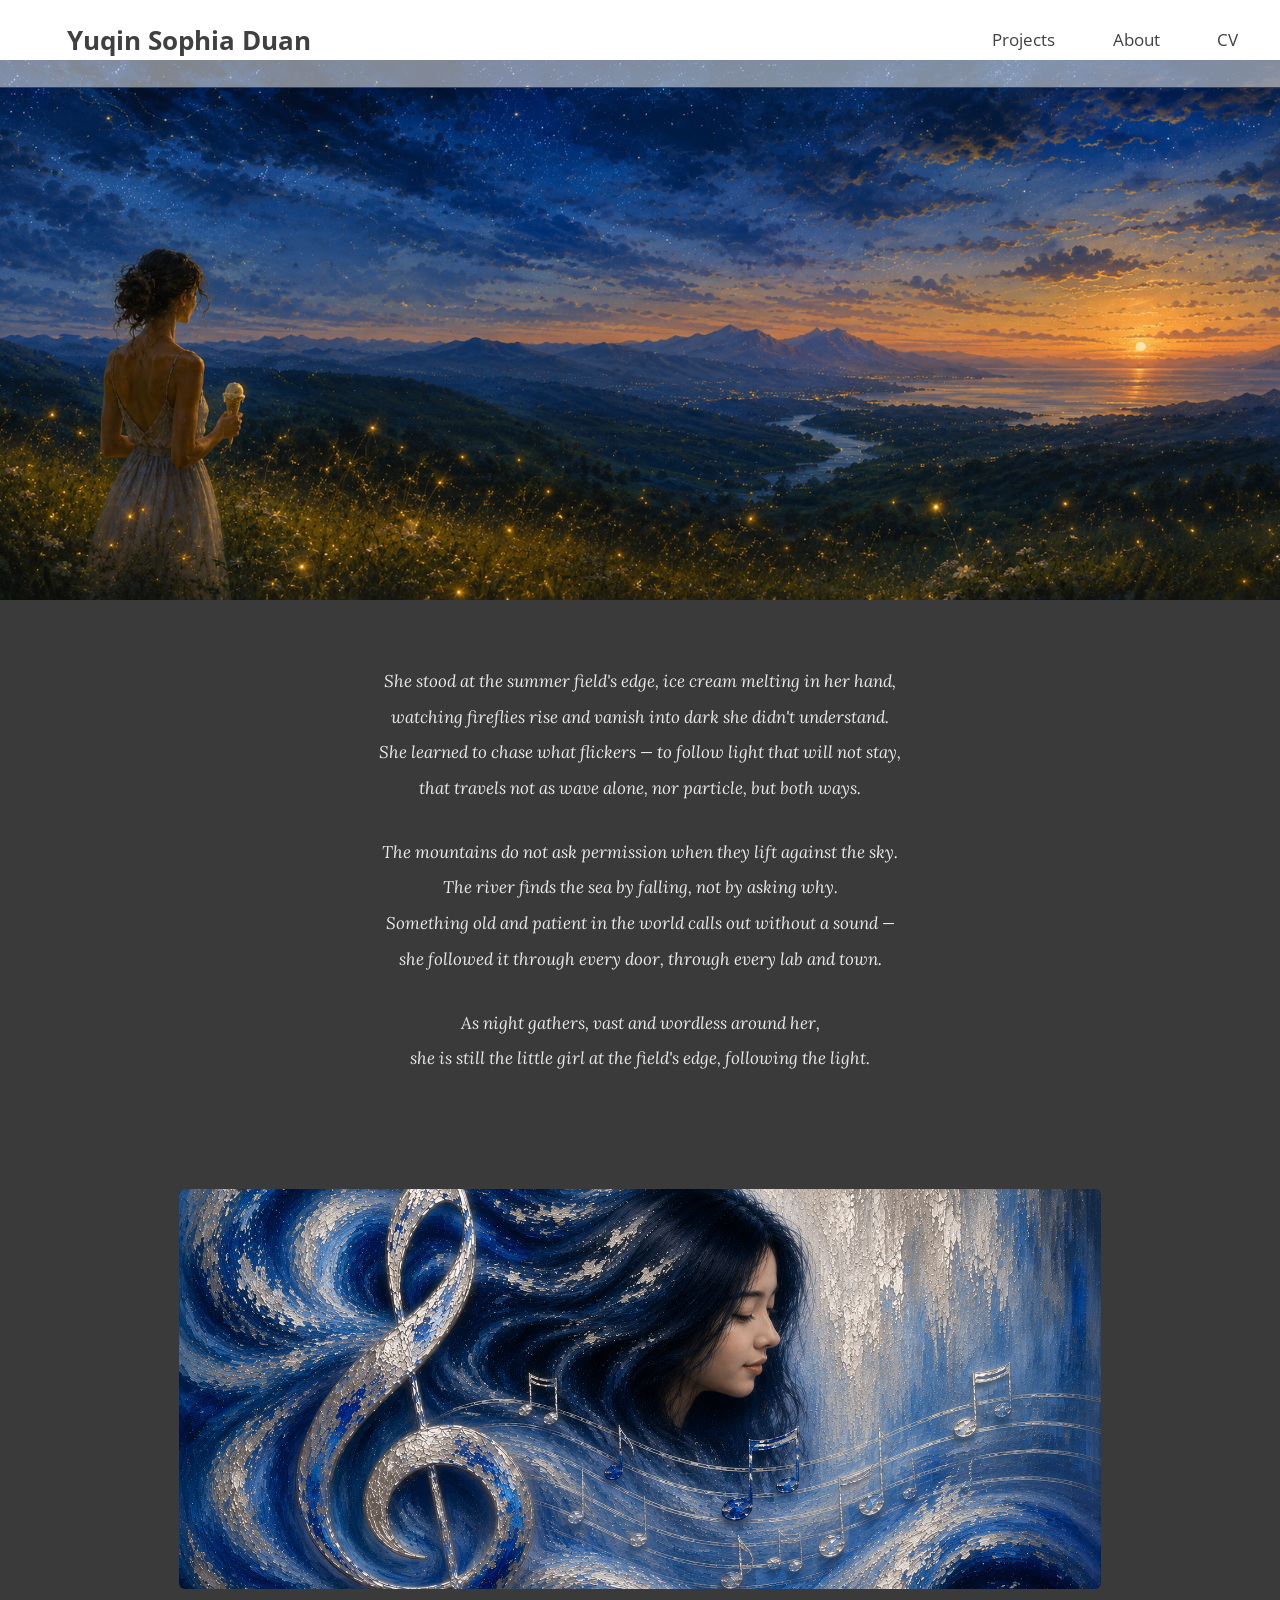
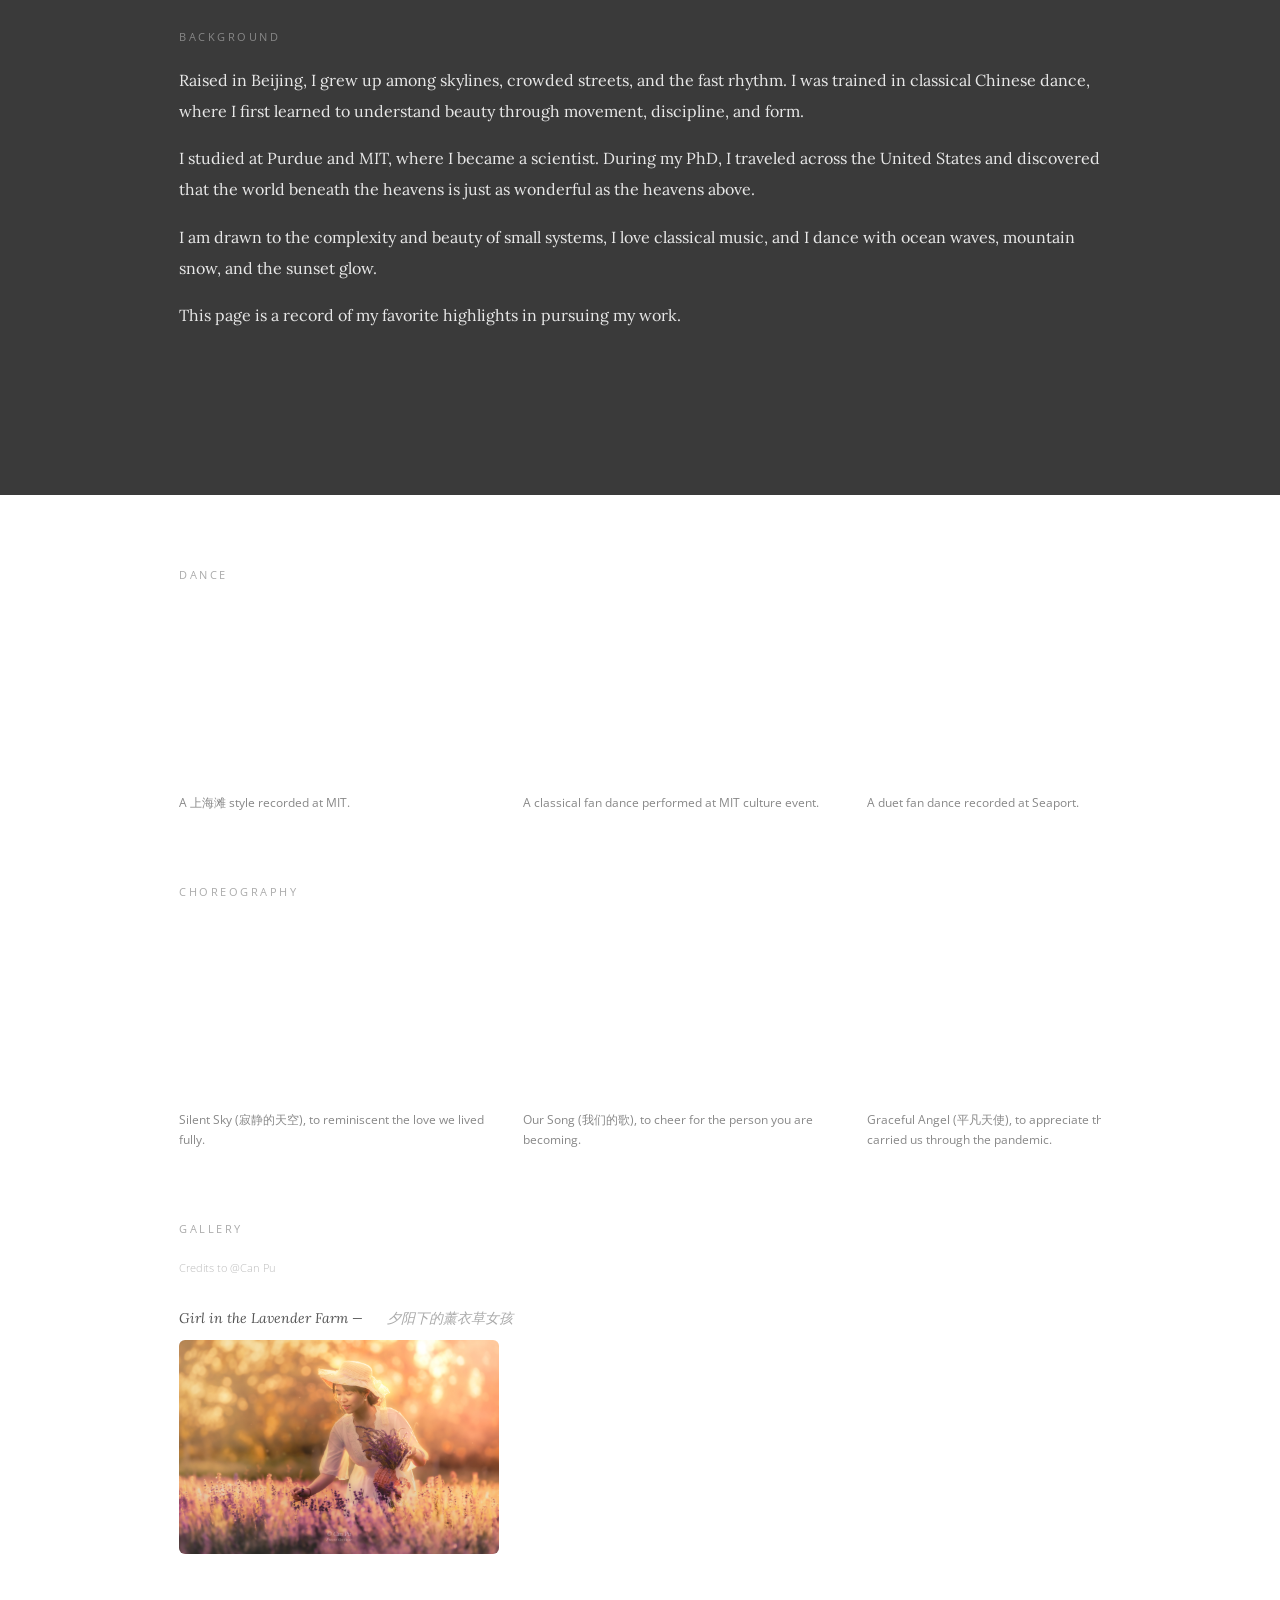
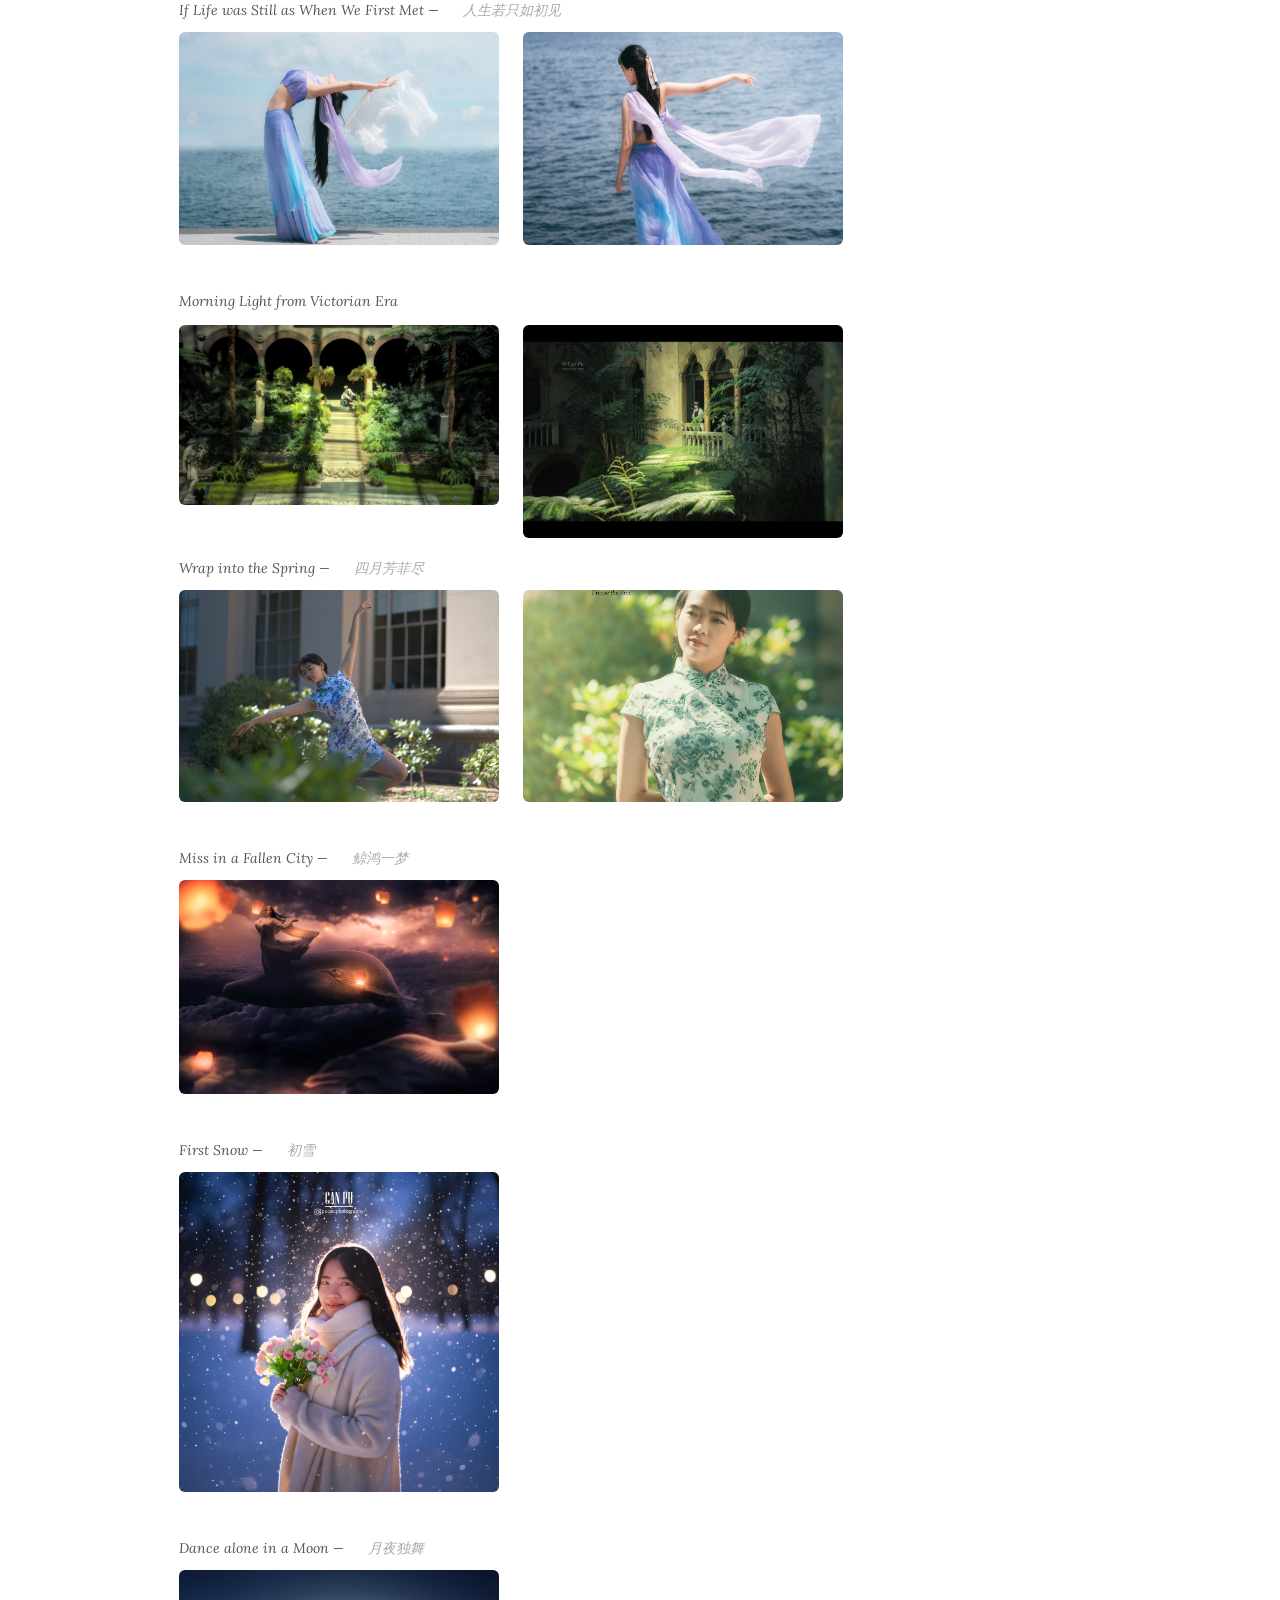
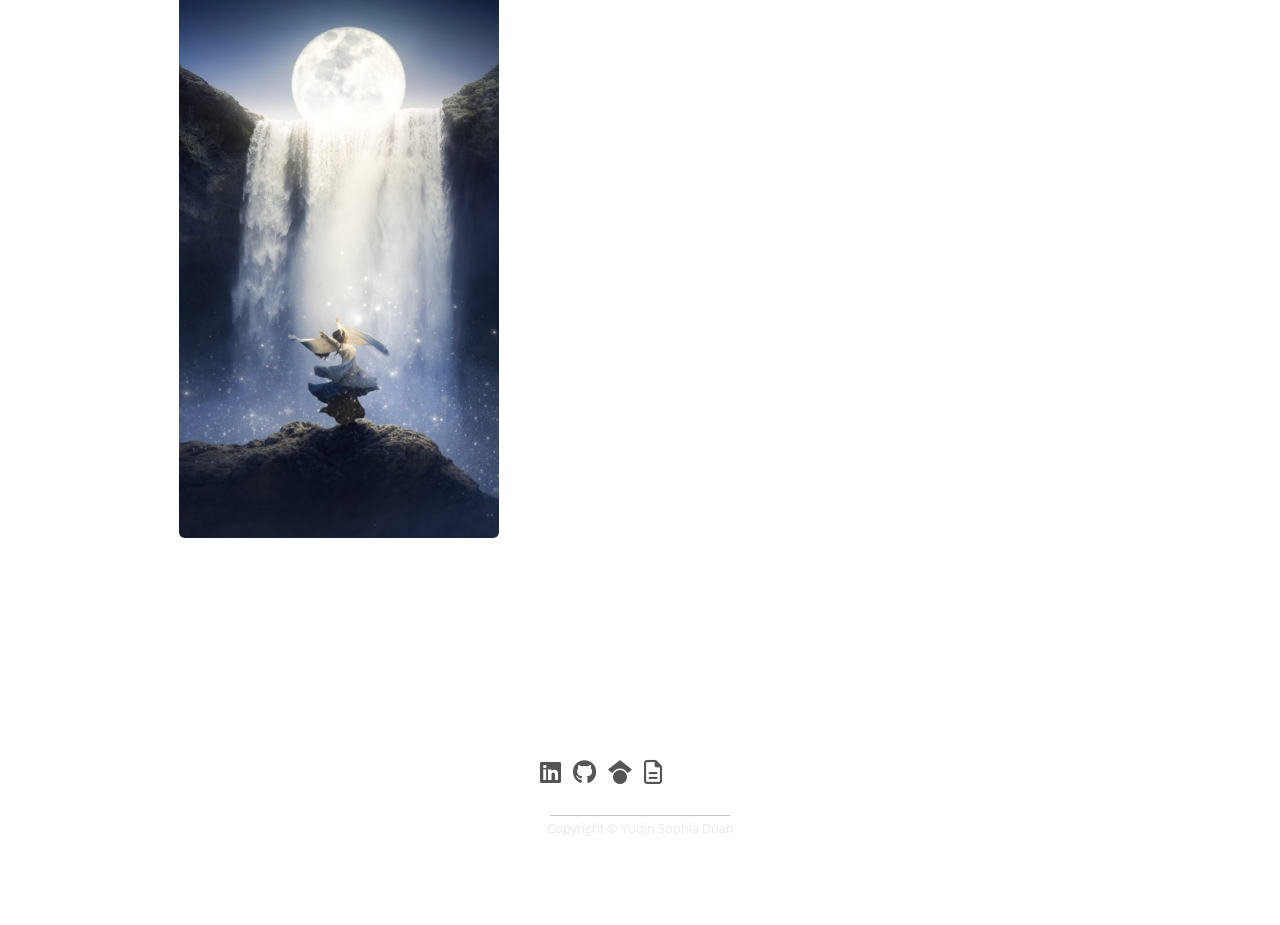
==== bio.html @ 788aa448 "Bio page: align bio2 image width with background text wrapper Co-Authored-By: Claude Sonnet 4.6 <nor" ====
<!DOCTYPE html>
<html>
<head>
  <!-- Google tag (gtag.js) -->
  <script async src="https://www.googletagmanager.com/gtag/js?id=G-CFK5R4SXYP"></script>
  <script>
    window.dataLayer = window.dataLayer || [];
    function gtag(){dataLayer.push(arguments);}
    gtag('js', new Date());
    gtag('config', 'G-CFK5R4SXYP');
  </script>
  <title>About - Yuqin Sophia Duan</title>
  <meta http-equiv="content-type" content="text/html; charset=utf-8">
  <meta name="viewport" content="width=device-width, initial-scale=1.0">

  <link rel="preconnect" href="https://fonts.googleapis.com">
  <link rel="preconnect" href="https://fonts.gstatic.com" crossorigin>
  <link href="https://fonts.googleapis.com/css2?family=Lora:ital,wght@0,300;0,400;0,700;1,300;1,400&family=Open+Sans:wght@300;400;600&display=swap" rel="stylesheet">
  <link rel="stylesheet" type="text/css" href="assets/css/main.css">
  <link rel="stylesheet" href="https://cdnjs.cloudflare.com/ajax/libs/font-awesome/6.5.0/css/all.min.css">
  <link rel="shortcut icon" type="image/x-icon" href="images/favicon.ico">

  <style>
    .bio-hero {
      width: 100%;
      height: 60vh;
      min-height: 340px;
      max-height: 560px;
      object-fit: cover;
      object-position: center;
      display: block;
    }

    @media screen and (max-width: 600px) {
      .bio-hero {
        object-position: 30% center;
      }
    }

    .bio-poem-panel {
      background-color: #3a3a3a;
      padding: 64px 20px 72px;
      text-align: center;
    }

    .bio-poem-panel p {
      font-family: 'Lora', Georgia, serif;
      font-size: 17px;
      font-style: italic;
      color: #e8e8e8;
      line-height: 2.1;
      margin: 0 auto 28px;
      max-width: 680px;
    }

    .bio-poem-panel p:last-child {
      margin-bottom: 0;
    }

    .bio-wrapper {
      width: 72%;
      margin: 0 auto;
      padding-top: 72px;
      padding-bottom: 100px;
    }

    .bio-poem {
      display: none;
    }

    .bio-section {
      margin-bottom: 64px;
    }

    .album-scroll {
      display: flex;
      flex-direction: row;
      gap: 24px;
      overflow-x: auto;
      padding-bottom: 8px;
      -webkit-overflow-scrolling: touch;
      scrollbar-width: none;
    }

    .album-scroll::-webkit-scrollbar {
      display: none;
    }

    .album-card {
      flex: 0 0 320px;
      display: flex;
      flex-direction: column;
    }

    .album-card iframe {
      width: 320px;
      height: 180px;
      border: none;
      border-radius: 6px;
      display: block;
    }

    .album-card img {
      width: 320px;
      height: auto;
      border-radius: 6px;
      display: block;
    }

    .gallery-title span::before,
    .gallery-title span::after {
      display: none;
    }

    .album-caption {
      font-family: 'Open Sans', sans-serif;
      font-size: 12px;
      color: #888;
      margin-top: 10px;
      line-height: 1.6;
    }

    .bio-section-label {
      font-family: 'Open Sans', sans-serif;
      font-size: 11px;
      letter-spacing: 2.5px;
      text-transform: uppercase;
      color: #aaa;
      margin-bottom: 20px;
    }

    .bio-section p {
      font-family: 'Lora', Georgia, serif;
      font-size: 16px;
      line-height: 1.95;
      color: #444;
      margin-bottom: 16px;
    }

    @media screen and (max-width: 900px) {
      .bio-wrapper { width: 75%; }
    }
    @media screen and (max-width: 600px) {
      .bio-wrapper { width: 88%; }
      .bio-poem { font-size: 15px; }
      .bio-section p { font-size: 15px; }
    }
  </style>
</head>

<body>
  <article>
    <header>
      <div class="navMenu" id="mynavMenu">
        <a href="index.html" class="fixleft" title="home" style="font-size:26px;"><b>Yuqin Sophia Duan</b></a>
        <a href="vitae.pdf">CV</a>
        <a href="bio.html">About</a>
        <a href="projects.html">Projects</a>
        <a href="javascript:void(0);" class="icon" onclick="barsIcon()" title="menu">
          <i class="fa-solid fa-bars"></i>
        </a>
      </div>
    </header>

    <!-- Hero image -->
    <div style="padding-top: 60px;">
      <img src="images/bio_v2.png" alt="Yuqin Sophia Duan" class="bio-hero">
    </div>

    <!-- Poem panel -->
    <div class="bio-poem-panel">
      <p>She stood at the summer field's edge, ice cream melting in her hand,<br>
      watching fireflies rise and vanish into dark she didn't understand.<br>
      She learned to chase what flickers — to follow light that will not stay,<br>
      that travels not as wave alone, nor particle, but both ways.</p>

      <p>The mountains do not ask permission when they lift against the sky.<br>
      The river finds the sea by falling, not by asking why.<br>
      Something old and patient in the world calls out without a sound —<br>
      she followed it through every door, through every lab and town.</p>

      <p>As night gathers, vast and wordless around her,<br>
      she is still the little girl at the field's edge, following the light.</p>
    </div>

    <div style="background-color: #3a3a3a;">
      <div class="bio-wrapper" style="padding-top: 40px; padding-bottom: 0;">
        <img src="images/bio2.png" alt="" style="width:100%; max-height:400px; object-fit:cover; border-radius:6px; display:block; margin-bottom:40px;">
      </div>
      <div class="bio-wrapper" style="padding-top: 0;">

        <!-- Poem (hidden, replaced by panel above) -->
        <div class="bio-poem">
          <p>She stood at the summer field's edge, ice cream melting in her hand,<br>
          watching fireflies rise and vanish into dark she didn't understand.<br>
          She learned to chase what flickers — to follow light that will not stay,<br>
          that travels not as wave alone, nor particle, but both ways.</p>

          <p>The mountains do not ask permission when they lift against the sky.<br>
          The river finds the sea by falling, not by asking why.<br>
          Something old and patient in the world calls out without a sound —<br>
          she followed it through every door, through every lab and town.</p>

          <p>As night gathers, vast and wordless around her,<br>
          she is still the little girl at the field's edge, following the light.</p>
        </div>

        <!-- Background -->
        <div class="bio-section" id="background">
          <div class="bio-section-label" style="color:#888;">Background</div>
          <p style="color:#e8e8e8;">Raised in Beijing, I grew up among skylines, crowded streets, and the fast rhythm. I was trained in classical Chinese dance, where I first learned to understand beauty through movement, discipline, and form.</p>
          <p style="color:#e8e8e8;">I studied at Purdue and MIT, where I became a scientist. During my PhD, I traveled across the United States and discovered that the world beneath the heavens is just as wonderful as the heavens above.</p>
          <p style="color:#e8e8e8;">I am drawn to the complexity and beauty of small systems, I love classical music, and I dance with ocean waves, mountain snow, and the sunset glow.</p>
          <p style="color:#e8e8e8;">This page is a record of my favorite highlights in pursuing my work.</p>
        </div>

      </div>
    </div><!-- end first bio-wrapper -->

    <div style="background-color: #ffffff;">
      <div class="bio-wrapper">

        <div class="bio-section" id="dance">
          <div class="bio-section-label">Dance</div>
          <div class="album-scroll">
            <div class="album-card">
              <iframe src="https://www.youtube.com/embed/benUaV-Yv6s" allowfullscreen></iframe>
              <div class="album-caption">A 上海滩 style recorded at MIT.</div>
            </div>
            <div class="album-card">
              <iframe src="https://www.youtube.com/embed/kLskaACRgMI" allowfullscreen></iframe>
              <div class="album-caption">A classical fan dance performed at MIT culture event.</div>
            </div>
            <div class="album-card">
              <iframe src="https://www.youtube.com/embed/opVV2hmwvao" allowfullscreen></iframe>
              <div class="album-caption">A duet fan dance recorded at Seaport.</div>
            </div>
          </div>
        </div>

        <div class="bio-section" id="choreography">
          <div class="bio-section-label">Choreography</div>
          <div class="album-scroll">
            <div class="album-card">
              <iframe src="https://www.youtube.com/embed/8HSDOoBP0Zs" allowfullscreen></iframe>
              <div class="album-caption">Silent Sky (寂静的天空), to reminiscent the love we lived fully.</div>
            </div>
            <div class="album-card">
              <iframe src="https://www.youtube.com/embed/bc1tqezFg1o" allowfullscreen></iframe>
              <div class="album-caption">Our Song (我们的歌), to cheer for the person you are becoming.</div>
            </div>
            <div class="album-card">
              <iframe src="https://www.youtube.com/embed/xVWg8tu-QOs" allowfullscreen></iframe>
              <div class="album-caption">Graceful Angel (平凡天使), to appreciate the people who carried us through the pandemic.</div>
            </div>
            <div class="album-card">
              <iframe src="https://www.youtube.com/embed/d2sx2so6fj0" allowfullscreen></iframe>
              <div class="album-caption">365 Days Missing You (想你的365天), blessing to the people you can't see through the pandemic.</div>
            </div>
          </div>
        </div>

        <div class="bio-section" id="gallery">
          <div class="bio-section-label">Gallery</div>
          <p style="font-size:11px; color:#bbb; font-family:'Open Sans',sans-serif; margin-bottom:32px;">Credits to @Can Pu</p>

          <!-- Girl in the Lavender Farm -->
          <div style="margin-bottom:40px;">
            <div class="gallery-title" style="font-family:'Lora',Georgia,serif; font-size:14px; color:#555; margin-bottom:14px; font-style:italic;">Girl in the Lavender Farm — <span style="color:#aaa;">夕阳下的薰衣草女孩</span></div>
            <div class="album-scroll">
              <div class="album-card">
                <img src="images/gallery/IMG_7243.JPG" alt="Girl in the Lavender Farm">
              </div>
            </div>
          </div>

          <!-- If Life was Still as When We First Met -->
          <div style="margin-bottom:40px;">
            <div class="gallery-title" style="font-family:'Lora',Georgia,serif; font-size:14px; color:#555; margin-bottom:14px; font-style:italic;">If Life was Still as When We First Met — <span style="color:#aaa;">人生若只如初见</span></div>
            <div class="album-scroll">
              <div class="album-card">
                <img src="images/gallery/IMG_6357.JPG" alt="If Life was Still as When We First Met">
              </div>
              <div class="album-card">
                <img src="images/gallery/IMG_6358.JPG" alt="If Life was Still as When We First Met">
              </div>
            </div>
          </div>

          <!-- Morning Light from Victorian Era -->
          <div style="margin-bottom:40px;">
            <div class="gallery-title" style="font-family:'Lora',Georgia,serif; font-size:14px; color:#555; margin-bottom:14px; font-style:italic;">Morning Light from Victorian Era</p>
            <div class="album-scroll">
              <div class="album-card">
                <img src="images/gallery/IMG_6415.JPG" alt="Morning Light from Victorian Era">
              </div>
              <div class="album-card">
                <img src="images/gallery/IMG_6868.JPG" alt="Morning Light from Victorian Era">
              </div>
            </div>
          </div>

          <!-- Wrap into the Spring -->
          <div style="margin-bottom:40px;">
            <div class="gallery-title" style="font-family:'Lora',Georgia,serif; font-size:14px; color:#555; margin-bottom:14px; font-style:italic;">Wrap into the Spring — <span style="color:#aaa;">四月芳菲尽</span></div>
            <div class="album-scroll">
              <div class="album-card">
                <img src="images/gallery/2507.JPEG" alt="Wrap into the Spring" style="height:212px; object-fit:cover;">
              </div>
              <div class="album-card">
                <img src="images/gallery/IMG_5555.JPG" alt="Wrap into the Spring" style="height:212px; object-fit:cover;">
              </div>
            </div>
          </div>

          <!-- Miss in a Fallen City -->
          <div style="margin-bottom:40px;">
            <div class="gallery-title" style="font-family:'Lora',Georgia,serif; font-size:14px; color:#555; margin-bottom:14px; font-style:italic;">Miss in a Fallen City — <span style="color:#aaa;">鲸鸿一梦</span></div>
            <div class="album-scroll">
              <div class="album-card">
                <img src="images/gallery/IMG_5346.JPG" alt="Miss in a Fallen City">
              </div>
            </div>
          </div>

          <!-- First Snow -->
          <div style="margin-bottom:40px;">
            <div class="gallery-title" style="font-family:'Lora',Georgia,serif; font-size:14px; color:#555; margin-bottom:14px; font-style:italic;">First Snow — <span style="color:#aaa;">初雪</span></div>
            <div class="album-scroll">
              <div class="album-card">
                <img src="images/gallery/042d5dcd2c144c3c949ae49920901569.JPG" alt="First Snow">
              </div>
            </div>
          </div>

          <!-- Dance alone in a Moon -->
          <div style="margin-bottom:40px;">
            <div class="gallery-title" style="font-family:'Lora',Georgia,serif; font-size:14px; color:#555; margin-bottom:14px; font-style:italic;">Dance alone in a Moon — <span style="color:#aaa;">月夜独舞</span></div>
            <div class="album-scroll">
              <div class="album-card">
                <img src="images/gallery/IMG_9912.JPG" alt="Dance alone in a Moon">
              </div>
            </div>
          </div>

        </div>


      </div>
    </div><!-- end second bio-wrapper -->

    <div class="section-footer">
      <div class="social-links" id="social-center">
        <a href="https://www.linkedin.com/in/yuqin-sophia-duan-2b45a8a2/" class="fa-icon-link" title="LinkedIn"><i class="fa-brands fa-linkedin"></i></a>
        &nbsp;
        <a href="https://github.com/sophiaOnPoint" class="fa-icon-link" title="GitHub"><i class="fa-brands fa-github"></i></a>
        &nbsp;
        <a href="https://scholar.google.com/citations?hl=en&user=X-HgDAIl7cEC" class="fa-icon-link" title="Google Scholar"><i class="fa-brands fa-google-scholar"></i></a>
        &nbsp;
        <a href="vitae.pdf" class="fa-icon-link" title="Curriculum Vitae"><i class="fa-regular fa-file-lines"></i></a>
      </div>
      <div class="hline text-center">
        <h4 class="faded"><font color=#c6c6c6>______________________________</font></h4>
      </div>
      <div class="copyright_text text-center">
        Copyright &copy; Yuqin Sophia Duan
      </div>
    </div>

    <a class="gotop" href="#" id="myGotop"></a>
  </article>

  <script type="text/javascript" src="assets/js/jquery.js"></script>
  <script type="text/javascript">
  (function($) {
    $(document).ready(function(){
      $('#mynavMenu').fadeIn(0);
      $(window).scroll(function(){
        if ($(this).scrollTop() > 0) {
          $('#mynavMenu').fadeOut(300);
        } else {
          $('#mynavMenu').fadeIn(300);
        }
      });
      $('#myGotop').fadeOut(100);
      $(window).scroll(function(){
        if ($(this).scrollTop() > 100) {
          $('#myGotop').fadeIn(300);
        } else {
          $('#myGotop').fadeOut(300);
        }
      });
    });
  })(jQuery);
  </script>
  <script>
  function barsIcon() {
    var nav = document.getElementById("mynavMenu");
    if (nav.className === "navMenu") {
      nav.className += " responsive";
    } else {
      nav.className = "navMenu";
    }
  }
  </script>
</body>
</html>
---- assets/css/main.css ----
html {
    height: 100%;
    scroll-behavior: smooth;
  }
  
  * {
      -moz-box-sizing: border-box;
  }
  
  body {
    /*background-color: #ededed;*/
    height: 100%;
    color: #404040;
    margin: 0;
    /*font-family:"Helvetica Neue",Helvetica,Arial,sans-serif;*/
    font-family: "Lora",Georgia,serif;
    font-size:16px;
    line-height:1em;
  }
  
  
  #menu {
  /*  position:fixed;
    top: 50px;
    bottom: 50px;
    width:100%;
    height:75px;
    font-family: "Lora",Georgia,serif;
    font-size:40px;
    line-height:42px;
    color:#000;
    margin-left: 45px;
    margin-right: 45px;
    z-index:9999;
    display: none;*/
      position:fixed;
      top:0px;
      width:100%;
      /*height:75px;*/
      /*background-color:#2f3036; #DDDDDD;*/
      color: #FFFFFF;
      z-index:9999;
      display: none;
  }
  
  #menu ul {
      list-style-type:none;
      margin:0;
      padding:0;
      position: absolute;
  }
  
  /*Create a horizontal list with spacing*/
  #menu li {
      display:inline-block;
      float: left;
      margin-right: 1px;
  }
  
  
  
  h1,.h1{font-family:"Open Sans","Helvetica Neue",Helvetica,Arial,sans-serif;font-weight:normal;line-height:1.1;color:#000}
  
  h2 {font-family: "leitura-news",Georgia,serif}
  h2 {font-size:45px;font-weight:700;line-height:48px}
  
  h3,h4,h5,h6,.h3,.h4,.h5,.h6{font-family:"Open Sans","Helvetica Neue",Helvetica,Arial,sans-serif;font-weight:normal;color:#333;margin:0;}h1 small,h2 small,h3 small,h4 small,h5 small,h6 small,.h1 small,.h2 small,.h3 small,.h4 small,.h5 small,.h6 small{font-weight:normal;line-height:1}
  h1,.h1{font-size:45px;font-weight:700;line-height:48px}
  /*h2,.h2{font-size:36px;line-height:42px}*/
  h3,.h3{font-size:28px;line-height:36px}
  h4,.h4{font-size:24px;line-height:25px}
  h5,.h5{font-size:20px;line-height:24px}
  h6,.h6{font-size:16px;line-height:16px}
  
  p {
    font-family: "Lora",Georgia,serif;
    font-weight: 300;
    margin:0;
    /*line-height:1em;*/
  }
  
  a{
    color:#3282e6;
    /*color:#404040;*/
    text-decoration: none;
  }
  a:hover {
    text-decoration: none;
    color:#00356b;
  }
  a:focus{
    color:#165db5;
    text-decoration:underline;
  }
  
  strong {
    font-weight: bold;
  }
  em {
    font-style: italic;
  }
  sup {
    line-height: 0;
  }
  
  mark {
    /*font-family:"Open Sans","Helvetica Neue",Helvetica,Arial,sans-serif;*/
    color:#3282e6
    /*text-transform: uppercase;*/
  }
  
  span {
      display: inline-block;
      position: relative;
      padding: 0 20px;
  }
  span:before, span:after {
      content: '';
      display: block;
      width: 80px;
      position: absolute;
      top: 0.58em;
      border-top: 1px dotted black;
  }
  span:before {
      right: 100%;
  }
  span:after {
      left: 100%;
  }
  
  .block-text {
    color: #404040;
    font-family: "Lora",Georgia,serif;
    font-size: 15px;
    line-height:30px;
    /*padding: 12px 12px;*/
    position: relative;
    width: 70%;
    margin-left: 15%;
    margin-right: 15%;
    /*text-align: center;*/
  }
  
  .boxed {
  
  }
  
  .boxed a {
    border-radius: 50px;
    border: 1px solid #000000;
    padding: 15px; 
    color:#000000;
  }
  
  .boxed a:hover {
    text-decoration: none;
    color:#ffffff;
    background-color:#00356b;
  }
  
  .navMenu {
    overflow: hidden;
    background-color: rgba(255,255,255,0.5);
    position:fixed;
    width:100%;
    /*height:75px;*/
    /*background-color:#2f3036; #DDDDDD;*/
    color: #404040;
    z-index:9999;
    /*opacity: 0.5;*/
    font-family:"Open Sans","Helvetica Neue",Helvetica,Arial,sans-serif;
    border-style: hidden hidden solid hidden;
    border-width: thin;
  }
  
  .navMenu a {
    margin-right: 2%;
    margin-top: 18px;
    margin-bottom: 25px;
    float: right;
    display: block;
    color: #404040;
    text-align: center;
    padding: 14px 16px;
    text-decoration: none;
    font-size: 17px;
  }
  
  .navMenu a:hover {
    /*background-color: #ddd;*/
    /*color: black;*/
    text-decoration: none;
    color:#00356b;
  }
  
  .navMenu a.fixleft {
    margin-left: 4%;
    margin-top: 18px;
    margin-bottom: 15px;
    float: left;
    /*background-color: rgba(255,255,255,0.5);*/
    /*color: #404040;*/
    font-size: 40px;
  }
  
  .navMenu .icon {
    display: none;
  }
  
  @media screen and (max-width: 1000px) {
    .navMenu a:not(:first-child) {display: none;}
    .navMenu a.icon {
      float: right;
      display: block;
    }
  }
  
  @media screen and (max-width: 1000px) {
    .navMenu.responsive {position: relative;}
    .navMenu.responsive .icon {
      position: absolute;
      right: 0;
      top: 0;
    }
    .navMenu.responsive a {
      float: none;
      display: block;
      text-align: left;
      margin-left: 45px;
    }
  }
  
  .secTitle {
      font-family:"Open Sans","Helvetica Neue",Helvetica,Arial,sans-serif;font-weight:normal;line-height:1.1;
      font-size:28px;
      line-height:36px;
      display: inline-block;
      position: relative;
      padding: 0px 20px 20px 20px;
  }
  .secTitle:before, .secTitle:after {
      content: '';
      display: block;
      width: 80px;
      position: absolute;
      top: 0.58em;
      border-top: 1px dotted black;
  }
  .secTitle:before {
      right: 100%;
  }
  .secTitle:after {
      left: 100%;
  }
  
  .secTitle a {
    text-decoration: none;
    color: #404040;
  }
  
  .secTitle a:hover {
    /*background-color: #ddd;*/
    /*color: black;*/
    text-decoration: none;
    color:#00356b;
  }
  
  .slide-module {
    position: relative;
  }
  
  .slide {
    transform: translateY(150px);
    animation: slide 0.6s ease forwards;
  }
  .slide:nth-child(odd) {
    animation-duration: 0.4s;
  }
  .viewed {
    transform: translateY(0);
    animation: none;
  }
  
  @keyframes slide {
    to { transform: translateY(0); }
  }
  
  
  .carousel-container {
    max-width: 80%;
    position: relative;
    margin-left: 10%;
    margin-right: 10%;
  }
  
  /* Hide the contents by default */
  .mySlides {
    display: none;
  }
  
  /* Next & previous buttons */
  .prev, .next {
    cursor: pointer;
    position: absolute;
    top: 50%;
    width: auto;
    margin-top: -22px;
    padding: 16px;
    color: #404040;
    font-weight: bold;
    font-size: 18px;
    transition: 0.6s ease;
    border-radius: 0 3px 3px 0;
    user-select: none;
  }
  
  /* Position the "next button" to the right */
  .next {
    right: 0;
    border-radius: 3px 0 0 3px;
  }
  
  /* On hover, add a black background color with a little bit see-through */
  .prev:hover, .next:hover {
    /*background-color: rgba(0,0,0,0.8);*/
  }
  
  .carousel-title {
    color: #404040;
    font-family: "Lora",Georgia,serif;
    font-size: 26px;
    padding: 12px 12px;
    /*position: absolute;*/
    position: relative;
    /*top: 8px;*/
    width: 80%;
    margin-left: 10%;
    margin-right: 10%;
    text-align: left;
  }
  
  .carousel-subtitle {
    color: #cccccc;
    font-family: "Open Sans","Helvetica Neue",Helvetica,Arial,sans-serif;
    font-size: 16px;
    font-weight: 700;
    padding: 0px 0px 0px 12px;
    /*position: absolute;*/
    position: relative;
    /*top: 8px;*/
    width: 80%;
    margin-left: 10%;
    margin-right: 10%;
    text-align: left;
  }
  
  .carousel-text {
    color: #404040;
    font-family: "Lora",Georgia,serif;
    font-size: 15px;
    padding: 12px 12px;
    /*position: absolute;*/
    position: relative;
    /*bottom: 8px;*/
    width: 80%;
    margin-left: 10%;
    margin-right: 10%;
    text-align: left;
  }
  
  /* The dots/bullets/indicators */
  .dot {
    cursor: pointer;
    height: 10px;
    width: 10px;
    margin: 2px 2px;
    background-color: #bbb;
    border-radius: 50%;
    display: inline-block;
    transition: background-color 0.6s ease;
  }
  
  .active, .dot:hover {
    background-color: #00356b;
  }
  
  /* Fading animation */
  .fade {
    -webkit-animation-name: fade;
    -webkit-animation-duration: 1.5s;
    animation-name: fade;
    animation-duration: 1.5s;
  }
  
  @-webkit-keyframes fade {
    from {opacity: .4} 
    to {opacity: 1}
  }
  
  @keyframes fade {
    from {opacity: .4} 
    to {opacity: 1}
  }
  
  .hidden { display: none;}
  .showmore { margin: 0 5px;}
  
  .publist {
    width: 80%;
    margin-left: 10%;
    margin-right: 10%;
    text-align:left
    color: #404040;
    font-family: "Lora",Georgia,serif;
    font-size: 15px;
    line-height:20px
    padding: 12px 12px;
    position: relative;
  }
  .publist a {
    /*color:#3282e6;*/
    color:#3282e6;
    text-decoration: none;
  }
  .publist a:hover {
    text-decoration: underline;
    /*color:#00356b;*/
  }
  
  .pub-info-block
  {
    font-family: "Lora",Georgia,serif;
    /*font-family: Georgia,serif;*/
    font-size:15px;
    line-height:45px;
    color:#4e4e4e;
    /*width: 600px;*/
    margin-top: -15px;
    margin-left: 0px;
    margin-right: 35px;
    margin-bottom: 5px;
  }
  
  .label
  {
    border: 1px solid #3282e6;
    color: #3282e6;
    font-size: 11px;
    margin-right: 3px;
    padding: 0 3px;
    position: relative;
    top: -1px;
    text-transform: uppercase;
  }
  
  .text-center{text-align:center}
  
  
  .column {
    float: left;
    width: 50%;
  }
  
  @media screen and (max-width: 1000px) {
    .column {
      width: 100%;
    }
  }
  
  .column1of2 {
    float: left;
    width: 50%;
  }
  
  @media screen and (max-width: 1000px) {
    .column1of2 {
      width: 100%;
    }
  }
  
  
  .column1of4 {
    float: left;
    width: 25%;
  }
  
  @media screen and (max-width: 1000px) {
    .column1of4 {
      width: 60%;
      margin-left: 20%;
      margin-right: 20%;
    }
  }
  
  
  
  
  /* Clear floats after the columns */
  .row:after {
      content: "";
      display: table;
      clear: both;
  }
  
  .container
  {
  
  }
  
  .bottomright {
      position: absolute;
      bottom: 8px;
      right: 16px;
      font-size: 18px;
      text-align:left
  }
  
  @media screen and (max-width: 1000px) {
    .bottomright {
      position: relative;
      font-size: 18px;
      text-align:center
    }
  }
  
  .wide-container
  {
      width: 800px;
      margin-left: auto;
      margin-right: auto;
  }
  
  .hline
  {
    padding-top: 5px;
    padding-bottom: 5px;
    font-family:"Open Sans","Helvetica Neue",Helvetica,Arial,sans-serif;
    font-size:18px;
    line-height:22px;
    color:#ededed
  }
  
  .section-header 
  {
    padding-top: 50px;
    padding-bottom: 90px;
    font-family: "Lora",Georgia,serif;
    font-size:40px;
    line-height:42px;
    background-color:#2f2f2f;
    /*color:#4e4e4e;*/
    color:#000;
    /*width: 600px;*/
    /*margin-left: 45px;*/
    /*margin-right: 45px;*/
    /*text-indent: 25px;*/
  }
  
  .section-header-transparent 
  {
    padding-top: 50px;
    padding-bottom: 90px;
    font-family: "Lora",Georgia,serif;
    font-size:40px;
    line-height:42px;
    /*background-color:#2f2f2f;*/
    /*color:#4e4e4e;*/
    color:#404040;
    /*width: 600px;*/
    /*margin-left: 45px;*/
    /*margin-right: 45px;*/
    /*text-indent: 25px;*/
    menu {
      color: #404040;
    }
  }
  
  #header-dark-text a {text-decoration: none; color: #404040;}
  #header-dark-text a:hover {text-decoration: none; color: #606060;}
  #header-light-text a {text-decoration: none; color: #ffffff;}
  #header-light-text a:hover {text-decoration: none; color: #dfdfdf;}
  
  .header-uppermost
  {
    padding-top: 100px;
    padding-bottom: 5px;
    font-family:"Open Sans","Helvetica Neue",Helvetica,Arial,sans-serif;
    font-size:18px;
    line-height:22px;
    color:#4e4e4e
  }
  
  .header-top
  {
    padding-top: 25px;
    padding-bottom: 5px;
    font-family:"Open Sans","Helvetica Neue",Helvetica,Arial,sans-serif;
    font-size:18px;
    line-height:22px;
    color:#4e4e4e
  }
  
  .header-title
  {
    padding-top: 25px;
    padding-bottom: 25px;
    font-family:"Open Sans","Helvetica Neue",Helvetica,Arial,sans-serif;
    /*font-size:48px;*/
    /*font-weight:700;*/
    line-height:80px;
    color:#000
    width: 300px;
    border: 5px solid black;
    margin-top: 15px;
    margin-left: 25px;
    margin-right: 25px;
  }
  
  .title
  {
    /*font-family:"Open Sans","Helvetica Neue",Helvetica,Arial,sans-serif;*/
    font-size:60px;
    font-weight:700;
    line-height:50px;
    /*color:#000*/
  }
  
  .faded
  {
    /*font-family:"Open Sans","Helvetica Neue",Helvetica,Arial,sans-serif;*/
    font-size:15px;
    font-weight:700;
    line-height:1.1;
    color:#000
    /*text-transform: uppercase;*/
  }
  
  .tags
  {
    /*font-family:"Open Sans","Helvetica Neue",Helvetica,Arial,sans-serif;*/
    font-size:15px;
    font-weight:700;
    line-height:1.1;
    /*color:#000*/
    text-transform: uppercase;
  }
  
  .header-name
  {
    padding-bottom: 15px;
    font-family: "Lora",Georgia,serif;
    font-size:40px;
    line-height:42px;
    /*color:#4e4e4e;*/
    color:#000;
    /*width: 600px;*/
    margin-left: 45px;
    margin-right: 45px;
    /*text-indent: 25px;*/
  }
  
  .header-bio
  {
    font-family: "Lora",Georgia,serif;
    font-size:15px;
    line-height:22px;
    color:#4e4e4e;
    /*width: 600px;*/
    margin-left: 45px;
    margin-right: 45px;
    /*text-indent: 25px;*/
  }
  
  .header-bio-no-margin
  {
    font-family: "Lora",Georgia,serif;
    font-size:15px;
    line-height:22px;
    color:#4e4e4e;
    /*width: 600px;*/
    /*margin-left: 45px;
    margin-right: 45px;*/
    /*text-indent: 25px;*/
  }
  .header-intro
  {
    font-family: "Lora",Georgia,serif;
    font-size:15px;
    line-height:30px;
    color:#4e4e4e;
    width: 90%;
    margin-left: 5%;
    margin-right: 5%;
    text-align: left;
    /*text-indent: 25px;*/
  }
  
  
  .column-center {
    /*float: left;*/
    position: relative;
    width: 66%;
    margin-left: 17%;
    margin-right: 17%;
  }
  
  @media screen and (max-width: 1000px) {
    .column-center {
      width: 100%;
      margin-left: 0;
      margin-right: 0;
    }
  }
  
  .header-column1 {
    padding-top: 10px;
    padding-bottom: 40px;
    float: left;
    width: 38%;
  }
  
  @media screen and (max-width: 1000px) {
    .header-column1 {
      width: 100%;
    }
  }
  
  .header-column2 {
    float: left;
    width: 62%;
  }
  
  @media screen and (max-width: 1000px) {
    .header-column2 {
      width: 100%;
    }
  }
  
  .header-column2-name {
    padding-bottom: 15px;
    font-family: "Lora",Georgia,serif;
    font-size:40px;
    line-height:22px;
    /*color:#4e4e4e;*/
    color:#000;
    /*width: 600px;*/
    margin-left: 45px;
    margin-right: 45px;
    /*text-indent: 25px;*/
  }
  
  .section-main 
  {
  
  }
  
  .section-title 
  {
    padding-top: 150px;
    padding-bottom: 150px;
    font-family: "Lora",Georgia,serif;
    /*font-size:40px;*/
    /*line-height:42px;*/
    /*background-color:#f5f5f5;*/
    background-color:#ffffff;
    /*color:#4e4e4e;*/
    /*color:#000;*/
    /*width: 600px;*/
    /*margin-left: 45px;*/
    /*margin-right: 45px;*/
    /*text-indent: 25px;*/
  }
  
  .section-one 
  {
    padding-top: 50px;
    padding-bottom: 90px;
    font-family: "Lora",Georgia,serif;
    font-size:40px;
    line-height:42px;
    /*background-color:#f5f5f5;*/
    background-color:#ffffff;
    /*color:#4e4e4e;*/
    /*color:#000;*/
    /*width: 600px;*/
    /*margin-left: 45px;*/
    /*margin-right: 45px;*/
    /*text-indent: 25px;*/
    border-style: solid hidden hidden hidden;
    border-width: thin;
  }
  
  .section-two 
  {
    padding-top: 50px;
    padding-bottom: 90px;
    font-family: "Lora",Georgia,serif;
    font-size:40px;
    line-height:42px;
    background-color:#f5f5f5;
    /*color:#4e4e4e;*/
    /*color:#000;*/
    /*width: 600px;*/
    /*margin-left: 45px;*/
    /*margin-right: 45px;*/
    /*text-indent: 25px;*/
  }
  
  .section-three 
  {
    padding-top: 50px;
    padding-bottom: 90px;
    font-family: "Lora",Georgia,serif;
    font-size:40px;
    line-height:42px;
    background-color:#ffffff;
    /*color:#4e4e4e;*/
    /*color:#000;*/
    /*width: 600px;*/
    /*margin-left: 45px;*/
    /*margin-right: 45px;*/
    /*text-indent: 25px;*/
  }
  
  .section-four 
  {
    padding-top: 50px;
    padding-bottom: 90px;
    font-family: "Lora",Georgia,serif;
    font-size:40px;
    line-height:42px;
    background-color:#f5f5f5;
    /*color:#4e4e4e;*/
    /*color:#000;*/
    /*width: 600px;*/
    /*margin-left: 45px;*/
    /*margin-right: 45px;*/
    /*text-indent: 25px;*/
  }
  
  
  .section-footer 
  {
    padding-top: 50px;
    padding-bottom: 90px;
    font-family: "Lora",Georgia,serif;
    /*font-size:40px;*/
    /*line-height:42px;*/
    /*background-color:#2f3036;*/
    /*color:#4e4e4e;*/
    color:#000;
    background-color:#ffffff;
    /*width: 600px;*/
    /*margin-left: 45px;*/
    /*margin-right: 45px;*/
    /*text-indent: 25px;*/
  }
  
  .page-link-light
  {
    padding-top: 42px;
    color: #fff;
    font-family: "Lora",Georgia,serif;
    line-height:32px;
    font-size:30px;
  }
  
  .page-link-dark
  {
    padding-top: 42px;
    color: #404040;
    font-family: "Lora",Georgia,serif;
    line-height:32px;
    font-size:30px;
    a {
      color: inherit;
      text-decoration: none;
    }
    a:hover{
      color: inherit;
      text-decoration: none;
    }
  }
  
  #page-link-dark-text a {text-decoration: none; color: #404040;}
  #page-link-dark-text a:hover {text-decoration: none; color: #606060;}
  #page-link-light-text a {text-decoration: none; color: #ffffff;}
  #page-link-light-text a:hover {text-decoration: none; color: #dfdfdf;}
  
  #social-center { width: 200px; margin: 0 auto; }

.fa-icon-link {
  display: inline-block;
  color: #888;
  font-size: 24px;
  text-decoration: none;
  transition: color 0.2s ease;
}
.fa-icon-link:hover {
  color: #00356b;
  text-decoration: none;
}
  
  .social-links
  {
    display: table;
    height:35px;
    /*float: right;*/
    /*text-align: center;*/
    /*font-size: 2.5em;*/
    color: #555;
    /*overflow: hidden;*/
    a {
      color: inherit;
      text-decoration: none;
    }
  }

  .bars {
    font-family: 'Font Awesome 6 Free';
    font-weight: 900;
    font-size: 20px;
    color: #888;
  }
  .bars::before {
    content: '\f0c9';
  }
  .bars:hover {
    color: #333;
  }
  
  .gotop {
    display: table-cell;
    position: fixed;
    width: 50px;
    height:50px;
    /*display:block;*/
    background-image: url('../../images/arrow-bw.png');
    background-size: 100% 100%;
    bottom: 40px;
    right: 50px;
  }
  .gotop:hover {
    background-image: url('../../images/arrow.png');
    background-size: 100% 100%;
  }
  
  .linkedin {
    display: table-cell;
    position: relative;
    width: 35px;
    height:35px;
    /*display:block;*/
    background-image: url('/images/linkedin_bw.jpg');
    background-size: 100% 100%;
  }
  .linkedin:hover {
    background-image: url('/images/linkedin.jpg');
    background-size: 100% 100%;
  }
  
  .youtube {
    display: table-cell;
    position: relative;
    width: 35px;
    height:35px;
    /*display:block;*/
    background-image: url('../../images/youtube-bw.png');
    background-size: 100% 100%;
  }
  .youtube:hover {
    background-image: url('../../images/youtube.png');
    background-size: 100% 100%;
  }
  
  .instagram {
    display: table-cell;
    position: relative;
    width: 35px;
    height:35px;
    /*display:block;*/
    background-image: url('../../images/instagram-bw.png');
    background-size: 100% 100%;
  }
  .instagram:hover {
    background-image: url('../../images/instagram.png');
    background-size: 100% 100%;
  }
  
  .github {
    display: table-cell;
    position: relative;
    width: 35px;
    height:35px;
    /*display:block;*/
    background-image: url('../../images/github-bw.jpg');
    background-size: 100% 100%;
  }
  .github:hover {
    background-image: url('../../images/github.jpg');
    background-size: 100% 100%;
  }
  
  .webpage {
    display: table-cell;
    position: relative;
    width: 35px;
    height:35px;
    /*display:block;*/
    background-image: url('../../images/web-bw.png');
    background-size: 100% 100%;
  }
  .webpage:hover {
    background-image: url('../../images/web.png');
    background-size: 100% 100%;
  }
  
  .video-container {
    position: relative;
    overflow: hidden;
    width: 100%;
    padding-top: 56.25%; /* 16:9 Aspect Ratio*/
  }
  
  .responsive-iframe {
    position: absolute;
    top: 0;
    left: 0;
    bottom: 0;
    right: 0;
    width: 100%;
    height: 100%;
  }
  
  
  #img-contact-block
  {
    background-color:#f5f5f5;
    /*width:80%px;*/
    height:400px;
    /*float:left;*/
  }
  
  .img-me
  {
    float:left;
    margin-left: 0px;
    width: 50%;
    height: 50%;
  }
  
  img.rounded-corners {
    border-radius: 6%;
  }
  
  .image_carousel img {
    /*margin-right: 14px;*/
    /*display: block;*/
    position: relative;
    /*float: center;*/
    box-shadow: rgba(0, 0, 0, 0.35) 0px 5px 15px;
    -webkit-box-shadow: rgba(0, 0, 0, 0.35) 0px 5px 15px;
    -moz-box-shadow: rgba(0, 0, 0, 0.35) 0px 5px 15px;
  }
  
  .image_carousel:hover img {
    /*margin-right: 14px;*/
    /*display: block;*/
    position: relative;
    float: center;
    box-shadow: rgba(0, 0, 0, 0.25) 0px 54px 55px, rgba(0, 0, 0, 0.12) 0px -12px 30px, rgba(0, 0, 0, 0.12) 0px 4px 6px, rgba(0, 0, 0, 0.17) 0px 12px 13px, rgba(0, 0, 0, 0.09) 0px -3px 5px;
    -webkit-box-shadow: rgba(0, 0, 0, 0.25) 0px 54px 55px, rgba(0, 0, 0, 0.12) 0px -12px 30px, rgba(0, 0, 0, 0.12) 0px 4px 6px, rgba(0, 0, 0, 0.17) 0px 12px 13px, rgba(0, 0, 0, 0.09) 0px -3px 5px;
    -moz-box-shadow: rgba(0, 0, 0, 0.25) 0px 54px 55px, rgba(0, 0, 0, 0.12) 0px -12px 30px, rgba(0, 0, 0, 0.12) 0px 4px 6px, rgba(0, 0, 0, 0.17) 0px 12px 13px, rgba(0, 0, 0, 0.09) 0px -3px 5px;
  }
  
  .subtitle_text
  {
    padding-top: 35px;
    padding-bottom: 10px;
    font-family: "Open Sans", sans-serif;
    font-weight: 700;
    font-size: 36pt;
    color: #000000;
  }
  
  .minor_text
  {
    font-family: "Open Sans", sans-serif;
    font-size: 16pt;
    font-weight: 300;
    line-height: 16pt;
  }
  
  .copyright_text
  {
    font-family: "Open Sans", sans-serif;
    font-size: 10pt;
    font-weight: 300;
    line-height: 10pt;
    color: #dddddd;
  }
  
  .emph
  {
    color: #c02020;
  }
  
  .emphblack
  {
    color: #000000;
    font-weight: 700;
  }
  
  .nastyblack
  {
    font-family: "Open Sans", sans-serif;
    font-weight: 300;x
    color: #000000;
  }
  
  .splash
  {
    line-height: 20pt;
  }
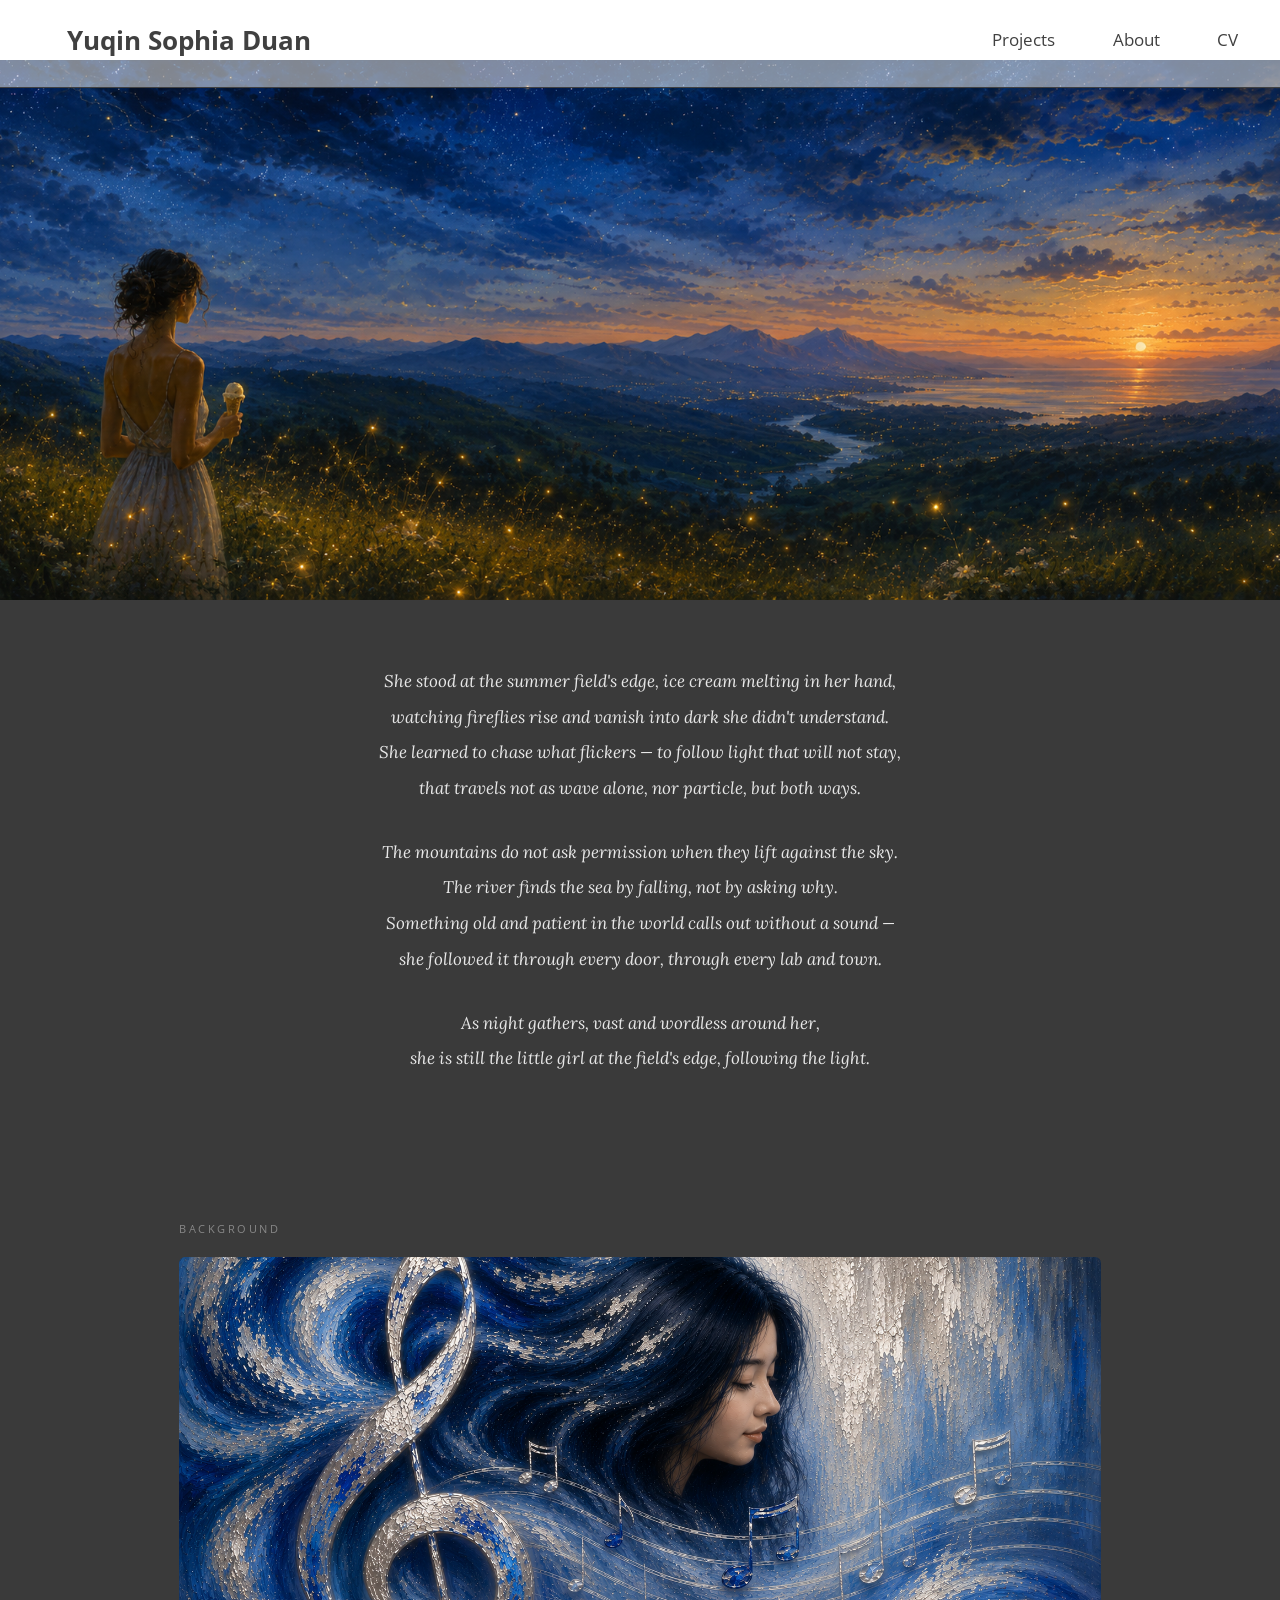
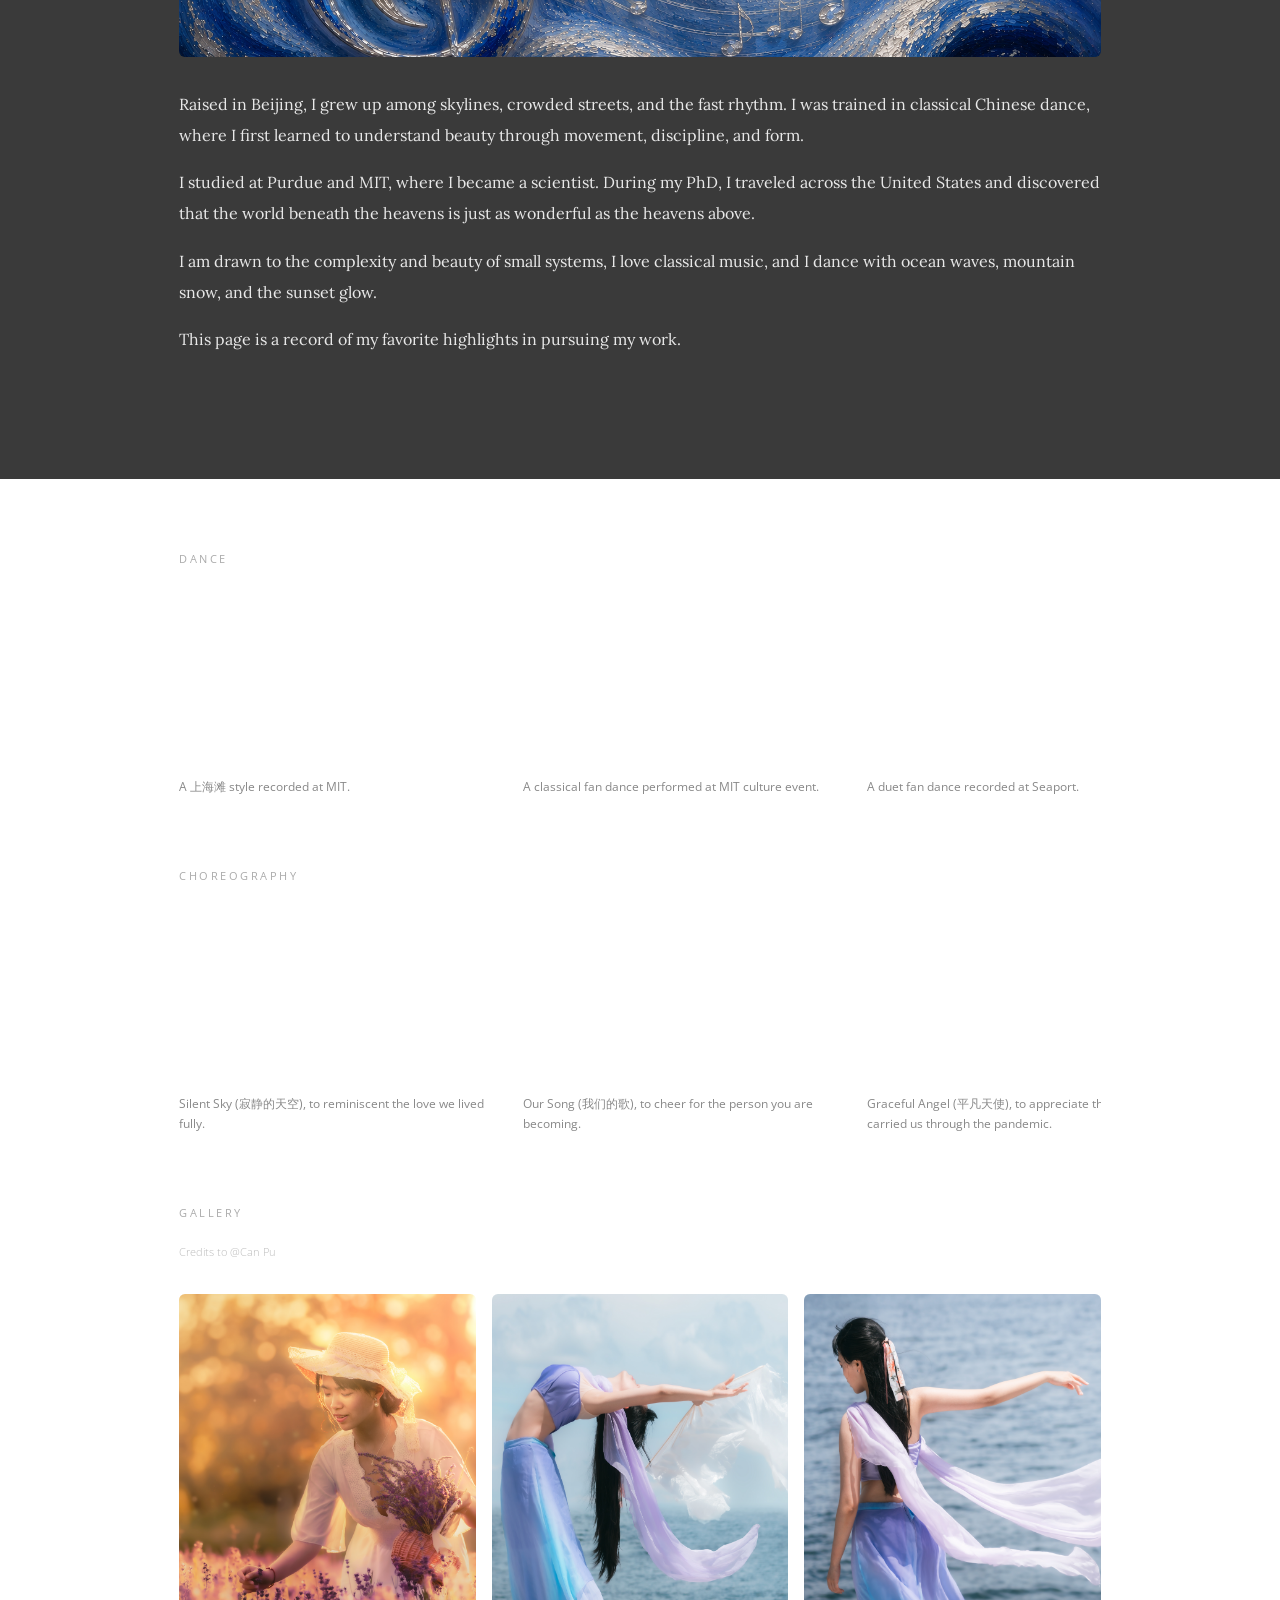
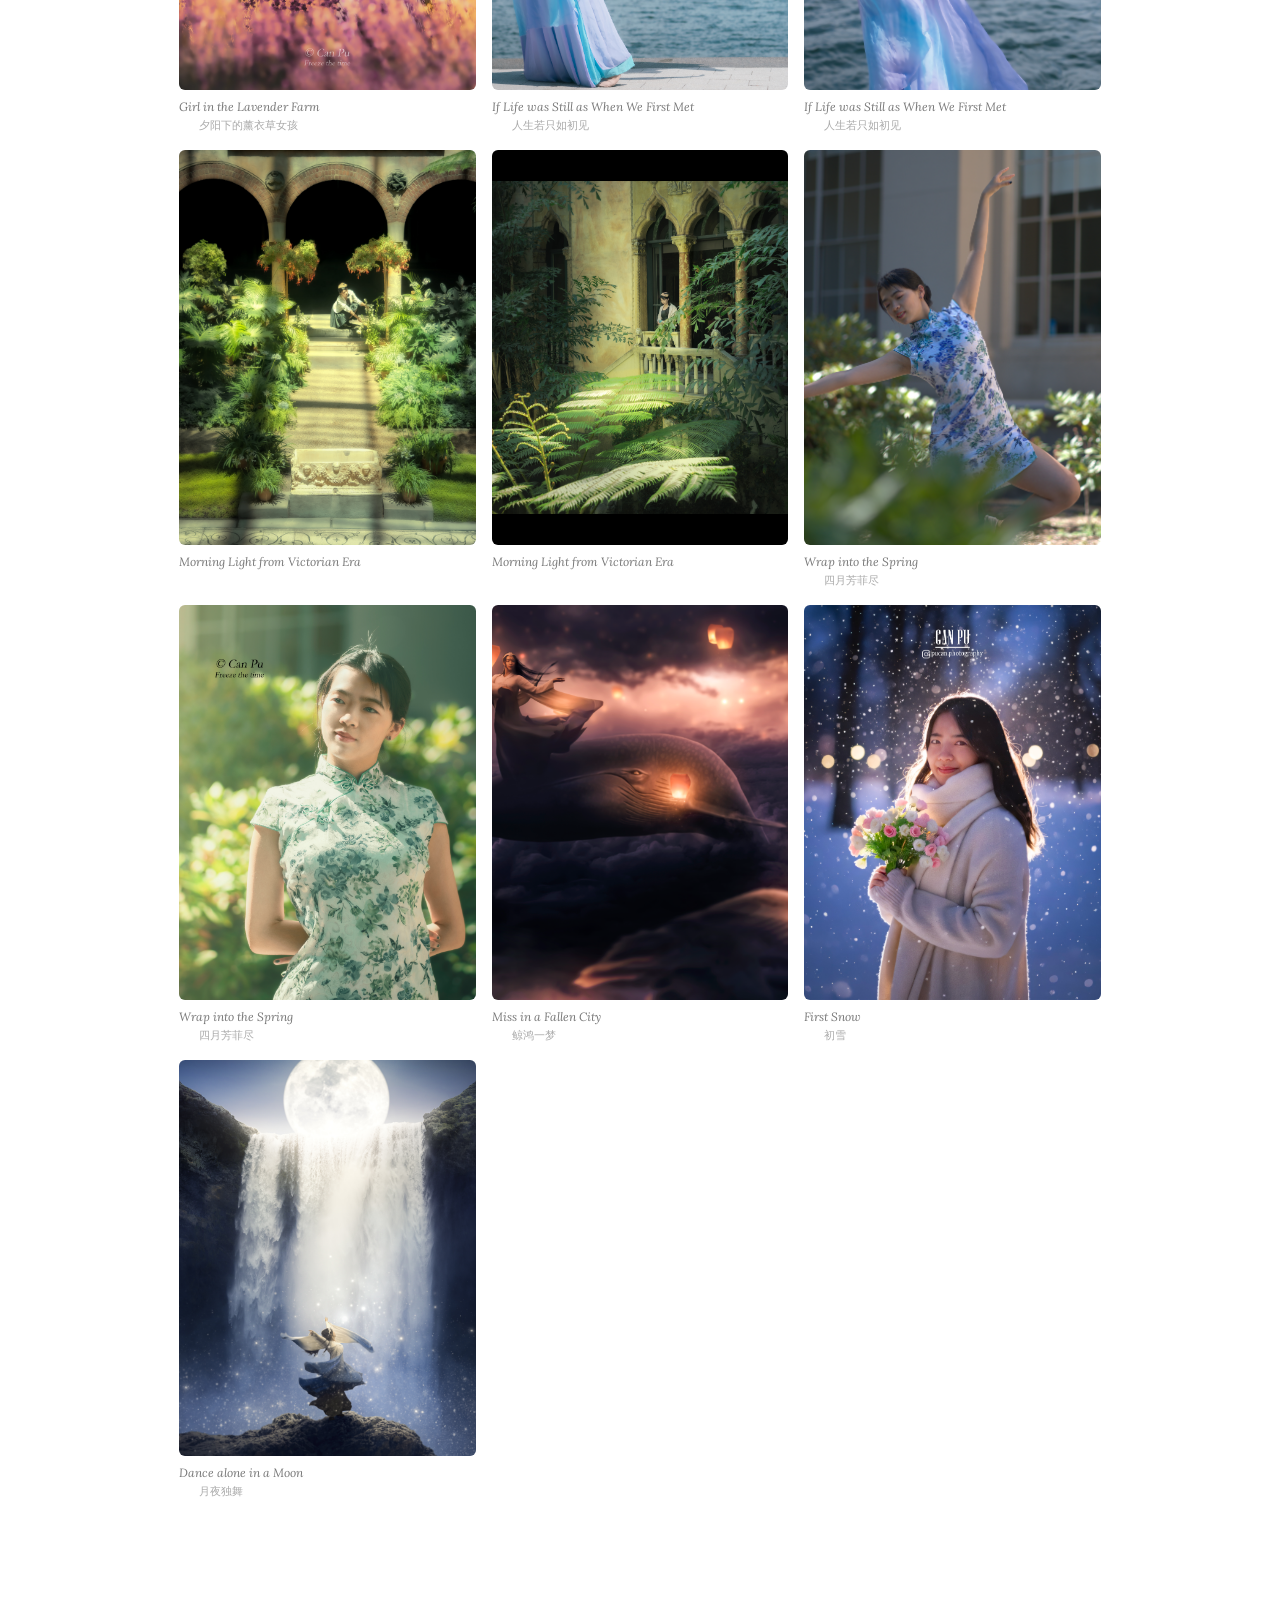
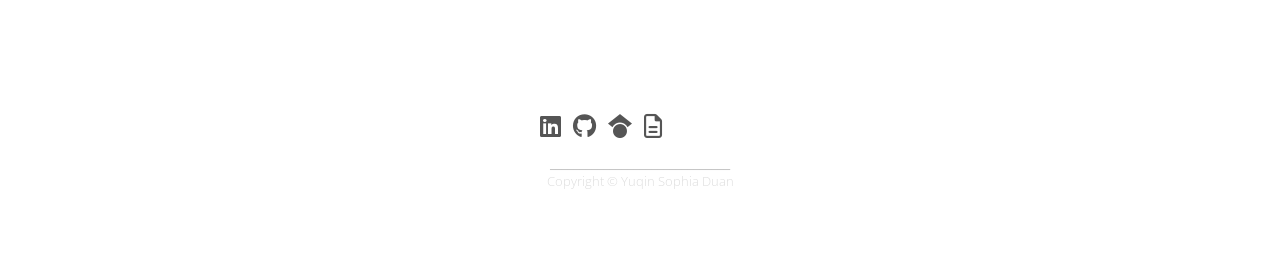
==== commit 6526b285: "Update bio.html" ====
--- a/bio.html
+++ b/bio.html
@@ -112,6 +112,49 @@
       display: none;
     }
 
+    .gallery-grid-caption-zh::before,
+    .gallery-grid-caption-zh::after {
+      display: none;
+    }
+
+    .gallery-grid {
+      display: grid;
+      grid-template-columns: repeat(3, 1fr);
+      gap: 16px;
+    }
+
+    .gallery-grid-item {
+      display: flex;
+      flex-direction: column;
+    }
+
+    .gallery-grid-item img {
+      width: 100%;
+      aspect-ratio: 3/4;
+      object-fit: cover;
+      border-radius: 6px;
+      display: block;
+    }
+
+    .gallery-grid-caption {
+      font-family: 'Lora', Georgia, serif;
+      font-size: 12px;
+      font-style: italic;
+      color: #777;
+      margin-top: 8px;
+      line-height: 1.5;
+    }
+
+    .gallery-grid-caption-zh {
+      font-size: 11px;
+      color: #aaa;
+      font-style: normal;
+    }
+
+    @media screen and (max-width: 600px) {
+      .gallery-grid { grid-template-columns: repeat(2, 1fr); }
+    }
+
     .album-caption {
       font-family: 'Open Sans', sans-serif;
       font-size: 12px;
@@ -184,10 +227,7 @@
     </div>
 
     <div style="background-color: #3a3a3a;">
-      <div class="bio-wrapper" style="padding-top: 40px; padding-bottom: 0;">
-        <img src="images/bio2.png" alt="" style="width:100%; max-height:400px; object-fit:cover; border-radius:6px; display:block; margin-bottom:40px;">
-      </div>
-      <div class="bio-wrapper" style="padding-top: 0;">
+      <div class="bio-wrapper" style="padding-bottom: 60px;">
 
         <!-- Poem (hidden, replaced by panel above) -->
         <div class="bio-poem">
@@ -208,6 +248,7 @@
         <!-- Background -->
         <div class="bio-section" id="background">
           <div class="bio-section-label" style="color:#888;">Background</div>
+          <img src="images/bio2.png" alt="" style="width:100%; max-height:400px; object-fit:cover; border-radius:6px; display:block; margin-bottom:32px;">
           <p style="color:#e8e8e8;">Raised in Beijing, I grew up among skylines, crowded streets, and the fast rhythm. I was trained in classical Chinese dance, where I first learned to understand beauty through movement, discipline, and form.</p>
           <p style="color:#e8e8e8;">I studied at Purdue and MIT, where I became a scientist. During my PhD, I traveled across the United States and discovered that the world beneath the heavens is just as wonderful as the heavens above.</p>
           <p style="color:#e8e8e8;">I am drawn to the complexity and beauty of small systems, I love classical music, and I dance with ocean waves, mountain snow, and the sunset glow.</p>
@@ -264,82 +305,46 @@
           <div class="bio-section-label">Gallery</div>
           <p style="font-size:11px; color:#bbb; font-family:'Open Sans',sans-serif; margin-bottom:32px;">Credits to @Can Pu</p>
 
-          <!-- Girl in the Lavender Farm -->
-          <div style="margin-bottom:40px;">
-            <div class="gallery-title" style="font-family:'Lora',Georgia,serif; font-size:14px; color:#555; margin-bottom:14px; font-style:italic;">Girl in the Lavender Farm — <span style="color:#aaa;">夕阳下的薰衣草女孩</span></div>
-            <div class="album-scroll">
-              <div class="album-card">
-                <img src="images/gallery/IMG_7243.JPG" alt="Girl in the Lavender Farm">
-              </div>
-            </div>
-          </div>
-
-          <!-- If Life was Still as When We First Met -->
-          <div style="margin-bottom:40px;">
-            <div class="gallery-title" style="font-family:'Lora',Georgia,serif; font-size:14px; color:#555; margin-bottom:14px; font-style:italic;">If Life was Still as When We First Met — <span style="color:#aaa;">人生若只如初见</span></div>
-            <div class="album-scroll">
-              <div class="album-card">
-                <img src="images/gallery/IMG_6357.JPG" alt="If Life was Still as When We First Met">
-              </div>
-              <div class="album-card">
-                <img src="images/gallery/IMG_6358.JPG" alt="If Life was Still as When We First Met">
-              </div>
-            </div>
-          </div>
-
-          <!-- Morning Light from Victorian Era -->
-          <div style="margin-bottom:40px;">
-            <div class="gallery-title" style="font-family:'Lora',Georgia,serif; font-size:14px; color:#555; margin-bottom:14px; font-style:italic;">Morning Light from Victorian Era</p>
-            <div class="album-scroll">
-              <div class="album-card">
-                <img src="images/gallery/IMG_6415.JPG" alt="Morning Light from Victorian Era">
-              </div>
-              <div class="album-card">
-                <img src="images/gallery/IMG_6868.JPG" alt="Morning Light from Victorian Era">
-              </div>
-            </div>
-          </div>
-
-          <!-- Wrap into the Spring -->
-          <div style="margin-bottom:40px;">
-            <div class="gallery-title" style="font-family:'Lora',Georgia,serif; font-size:14px; color:#555; margin-bottom:14px; font-style:italic;">Wrap into the Spring — <span style="color:#aaa;">四月芳菲尽</span></div>
-            <div class="album-scroll">
-              <div class="album-card">
-                <img src="images/gallery/2507.JPEG" alt="Wrap into the Spring" style="height:212px; object-fit:cover;">
-              </div>
-              <div class="album-card">
-                <img src="images/gallery/IMG_5555.JPG" alt="Wrap into the Spring" style="height:212px; object-fit:cover;">
-              </div>
-            </div>
-          </div>
-
-          <!-- Miss in a Fallen City -->
-          <div style="margin-bottom:40px;">
-            <div class="gallery-title" style="font-family:'Lora',Georgia,serif; font-size:14px; color:#555; margin-bottom:14px; font-style:italic;">Miss in a Fallen City — <span style="color:#aaa;">鲸鸿一梦</span></div>
-            <div class="album-scroll">
-              <div class="album-card">
-                <img src="images/gallery/IMG_5346.JPG" alt="Miss in a Fallen City">
-              </div>
-            </div>
-          </div>
-
-          <!-- First Snow -->
-          <div style="margin-bottom:40px;">
-            <div class="gallery-title" style="font-family:'Lora',Georgia,serif; font-size:14px; color:#555; margin-bottom:14px; font-style:italic;">First Snow — <span style="color:#aaa;">初雪</span></div>
-            <div class="album-scroll">
-              <div class="album-card">
-                <img src="images/gallery/042d5dcd2c144c3c949ae49920901569.JPG" alt="First Snow">
-              </div>
-            </div>
-          </div>
-
-          <!-- Dance alone in a Moon -->
-          <div style="margin-bottom:40px;">
-            <div class="gallery-title" style="font-family:'Lora',Georgia,serif; font-size:14px; color:#555; margin-bottom:14px; font-style:italic;">Dance alone in a Moon — <span style="color:#aaa;">月夜独舞</span></div>
-            <div class="album-scroll">
-              <div class="album-card">
-                <img src="images/gallery/IMG_9912.JPG" alt="Dance alone in a Moon">
-              </div>
+          <div class="gallery-grid">
+            <div class="gallery-grid-item">
+              <img src="images/gallery/IMG_7243.JPG" alt="Girl in the Lavender Farm">
+              <div class="gallery-grid-caption">Girl in the Lavender Farm<br><span class="gallery-grid-caption-zh">夕阳下的薰衣草女孩</span></div>
+            </div>
+            <div class="gallery-grid-item">
+              <img src="images/gallery/IMG_6357.JPG" alt="If Life was Still as When We First Met">
+              <div class="gallery-grid-caption">If Life was Still as When We First Met<br><span class="gallery-grid-caption-zh">人生若只如初见</span></div>
+            </div>
+            <div class="gallery-grid-item">
+              <img src="images/gallery/IMG_6358.JPG" alt="If Life was Still as When We First Met">
+              <div class="gallery-grid-caption">If Life was Still as When We First Met<br><span class="gallery-grid-caption-zh">人生若只如初见</span></div>
+            </div>
+            <div class="gallery-grid-item">
+              <img src="images/gallery/IMG_6415.JPG" alt="Morning Light from Victorian Era">
+              <div class="gallery-grid-caption">Morning Light from Victorian Era</div>
+            </div>
+            <div class="gallery-grid-item">
+              <img src="images/gallery/IMG_6868.JPG" alt="Morning Light from Victorian Era">
+              <div class="gallery-grid-caption">Morning Light from Victorian Era</div>
+            </div>
+            <div class="gallery-grid-item">
+              <img src="images/gallery/2507.JPEG" alt="Wrap into the Spring">
+              <div class="gallery-grid-caption">Wrap into the Spring<br><span class="gallery-grid-caption-zh">四月芳菲尽</span></div>
+            </div>
+            <div class="gallery-grid-item">
+              <img src="images/gallery/IMG_5555.JPG" alt="Wrap into the Spring">
+              <div class="gallery-grid-caption">Wrap into the Spring<br><span class="gallery-grid-caption-zh">四月芳菲尽</span></div>
+            </div>
+            <div class="gallery-grid-item">
+              <img src="images/gallery/IMG_5346.JPG" alt="Miss in a Fallen City">
+              <div class="gallery-grid-caption">Miss in a Fallen City<br><span class="gallery-grid-caption-zh">鲸鸿一梦</span></div>
+            </div>
+            <div class="gallery-grid-item">
+              <img src="images/gallery/042d5dcd2c144c3c949ae49920901569.JPG" alt="First Snow">
+              <div class="gallery-grid-caption">First Snow<br><span class="gallery-grid-caption-zh">初雪</span></div>
+            </div>
+            <div class="gallery-grid-item">
+              <img src="images/gallery/IMG_9912.JPG" alt="Dance alone in a Moon">
+              <div class="gallery-grid-caption">Dance alone in a Moon<br><span class="gallery-grid-caption-zh">月夜独舞</span></div>
             </div>
           </div>
 
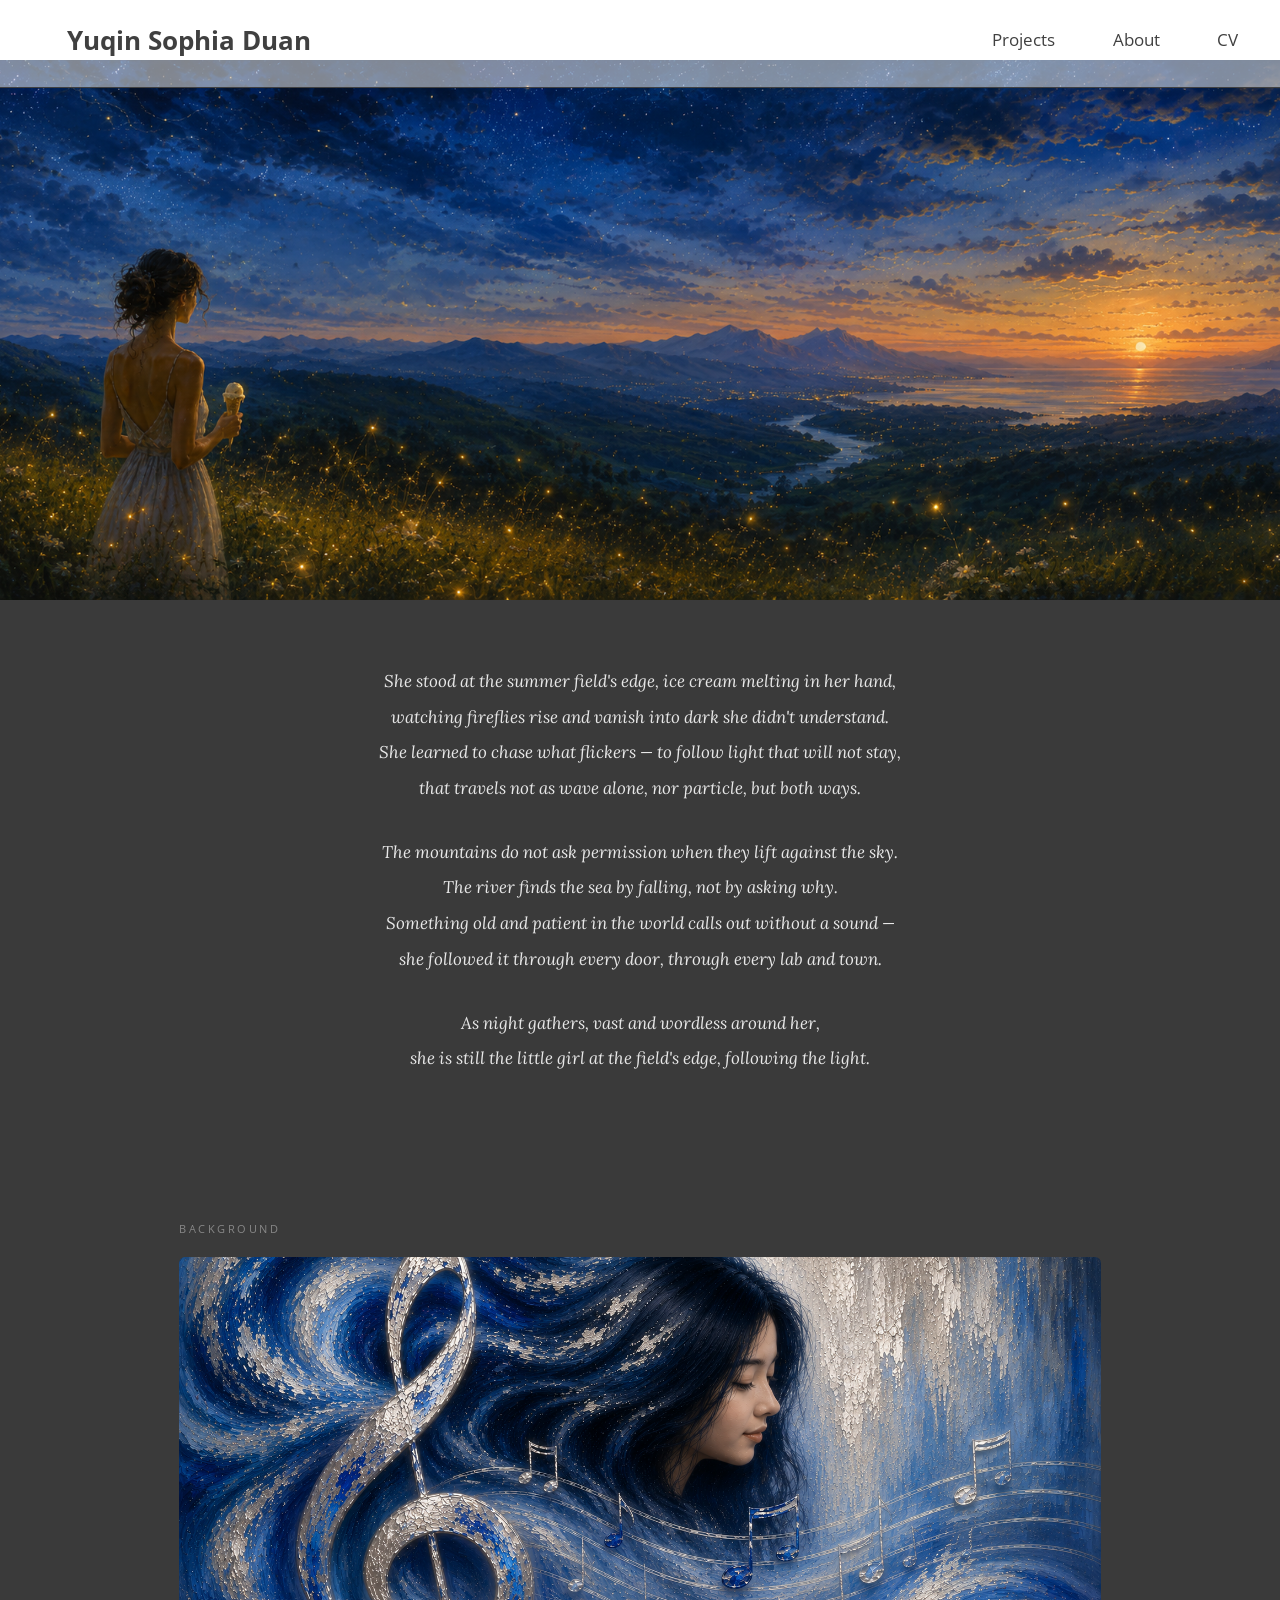
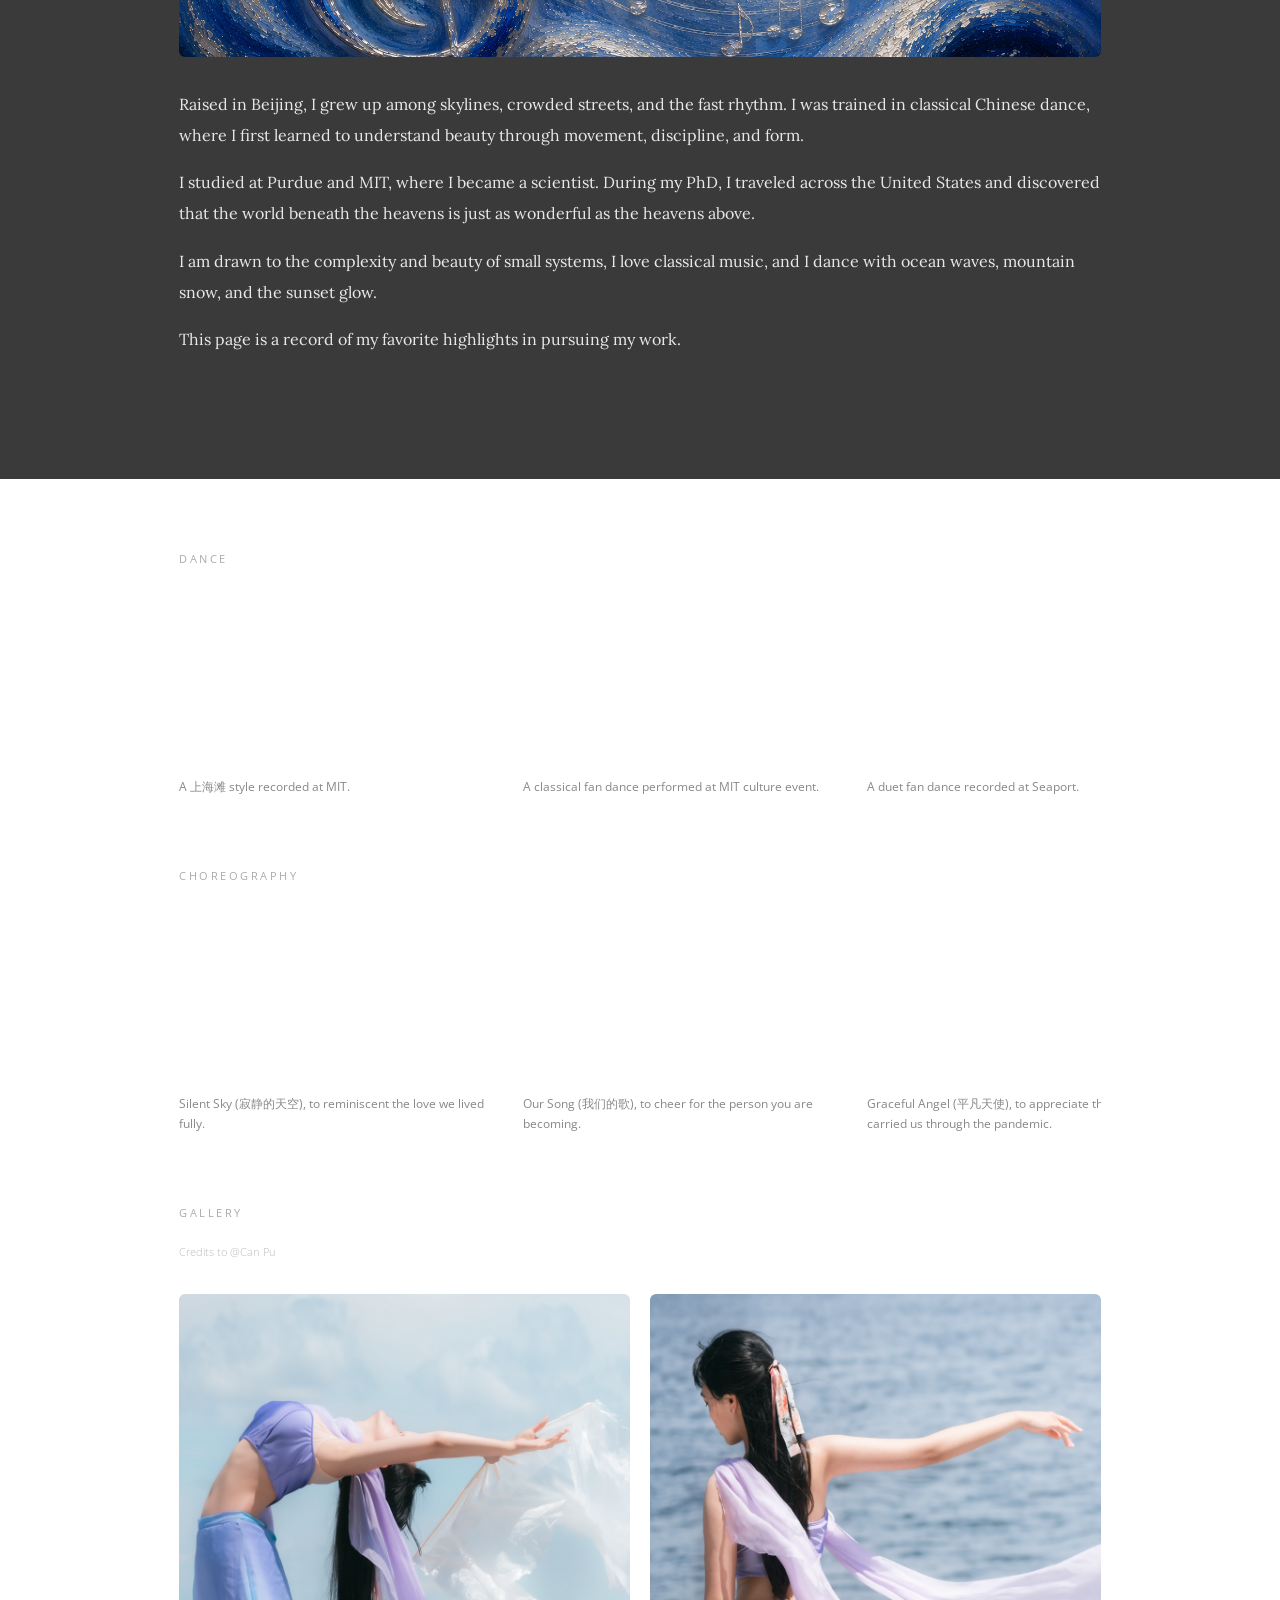
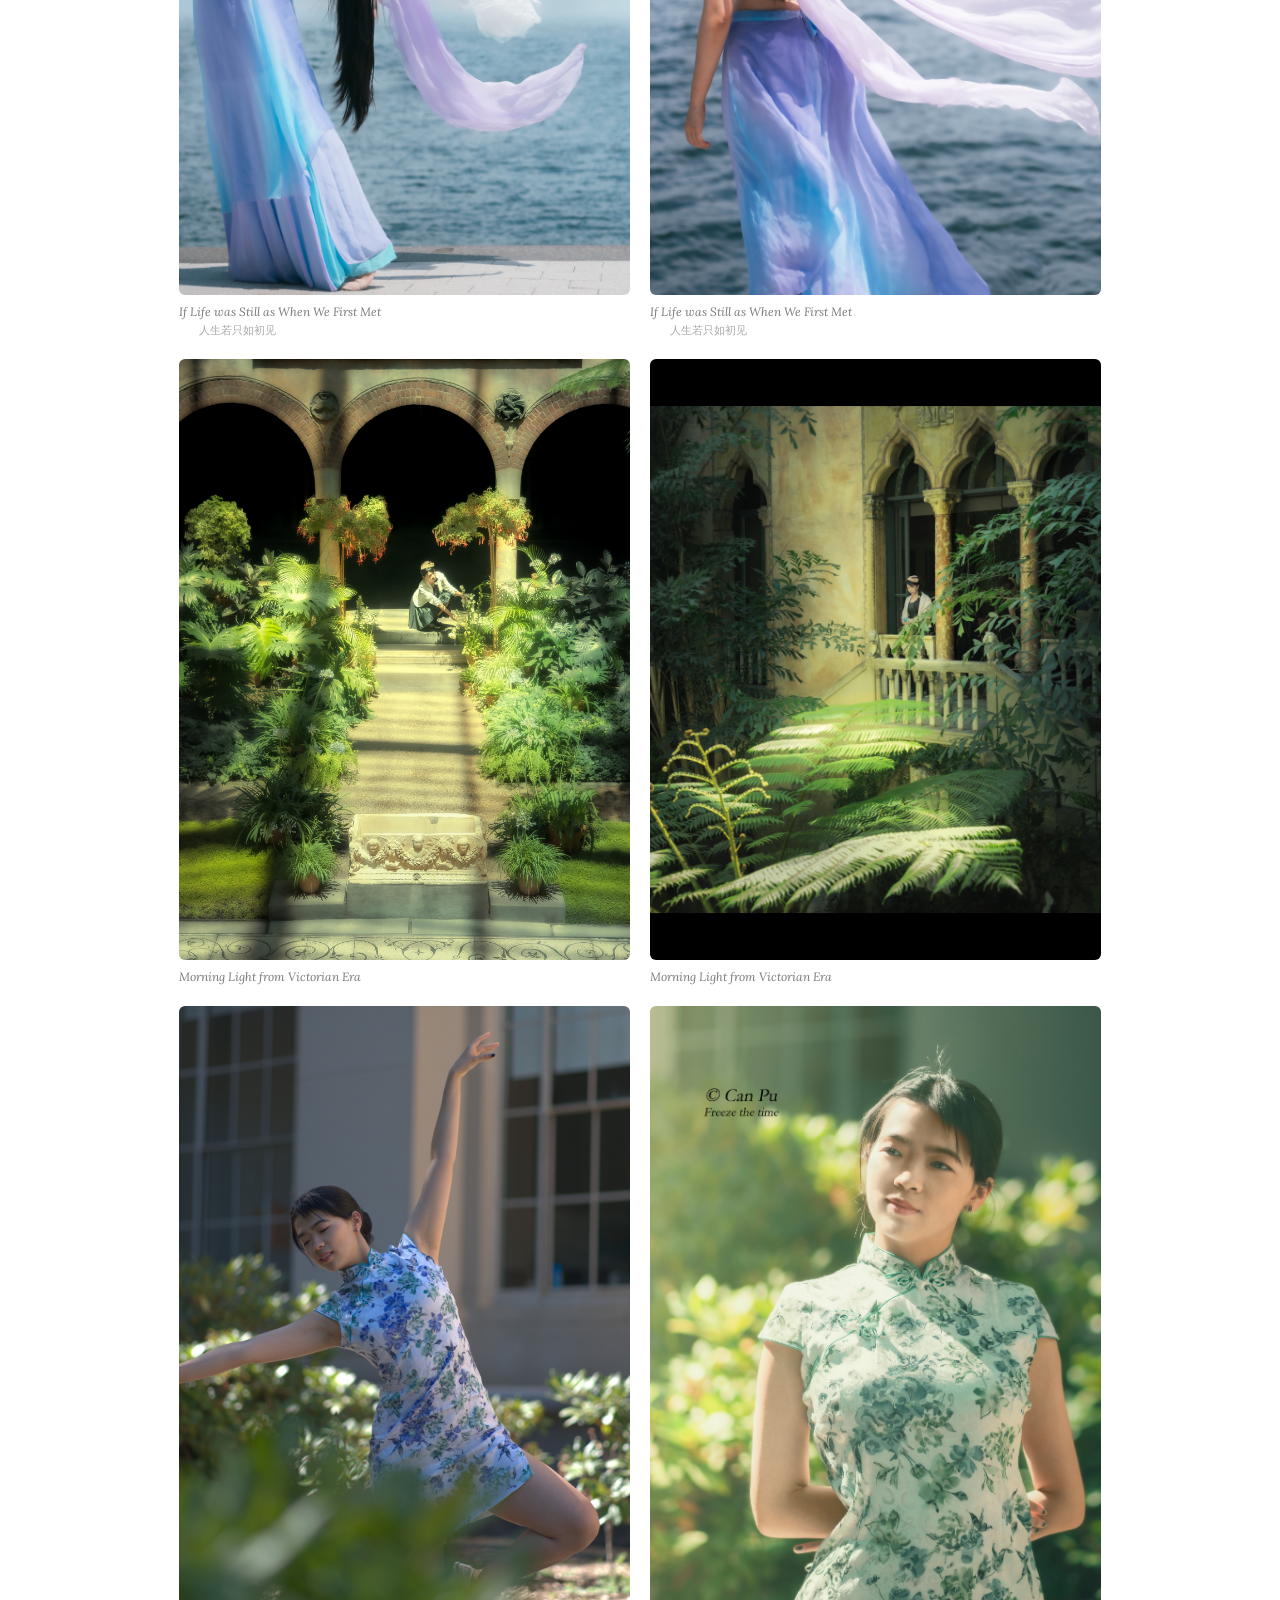
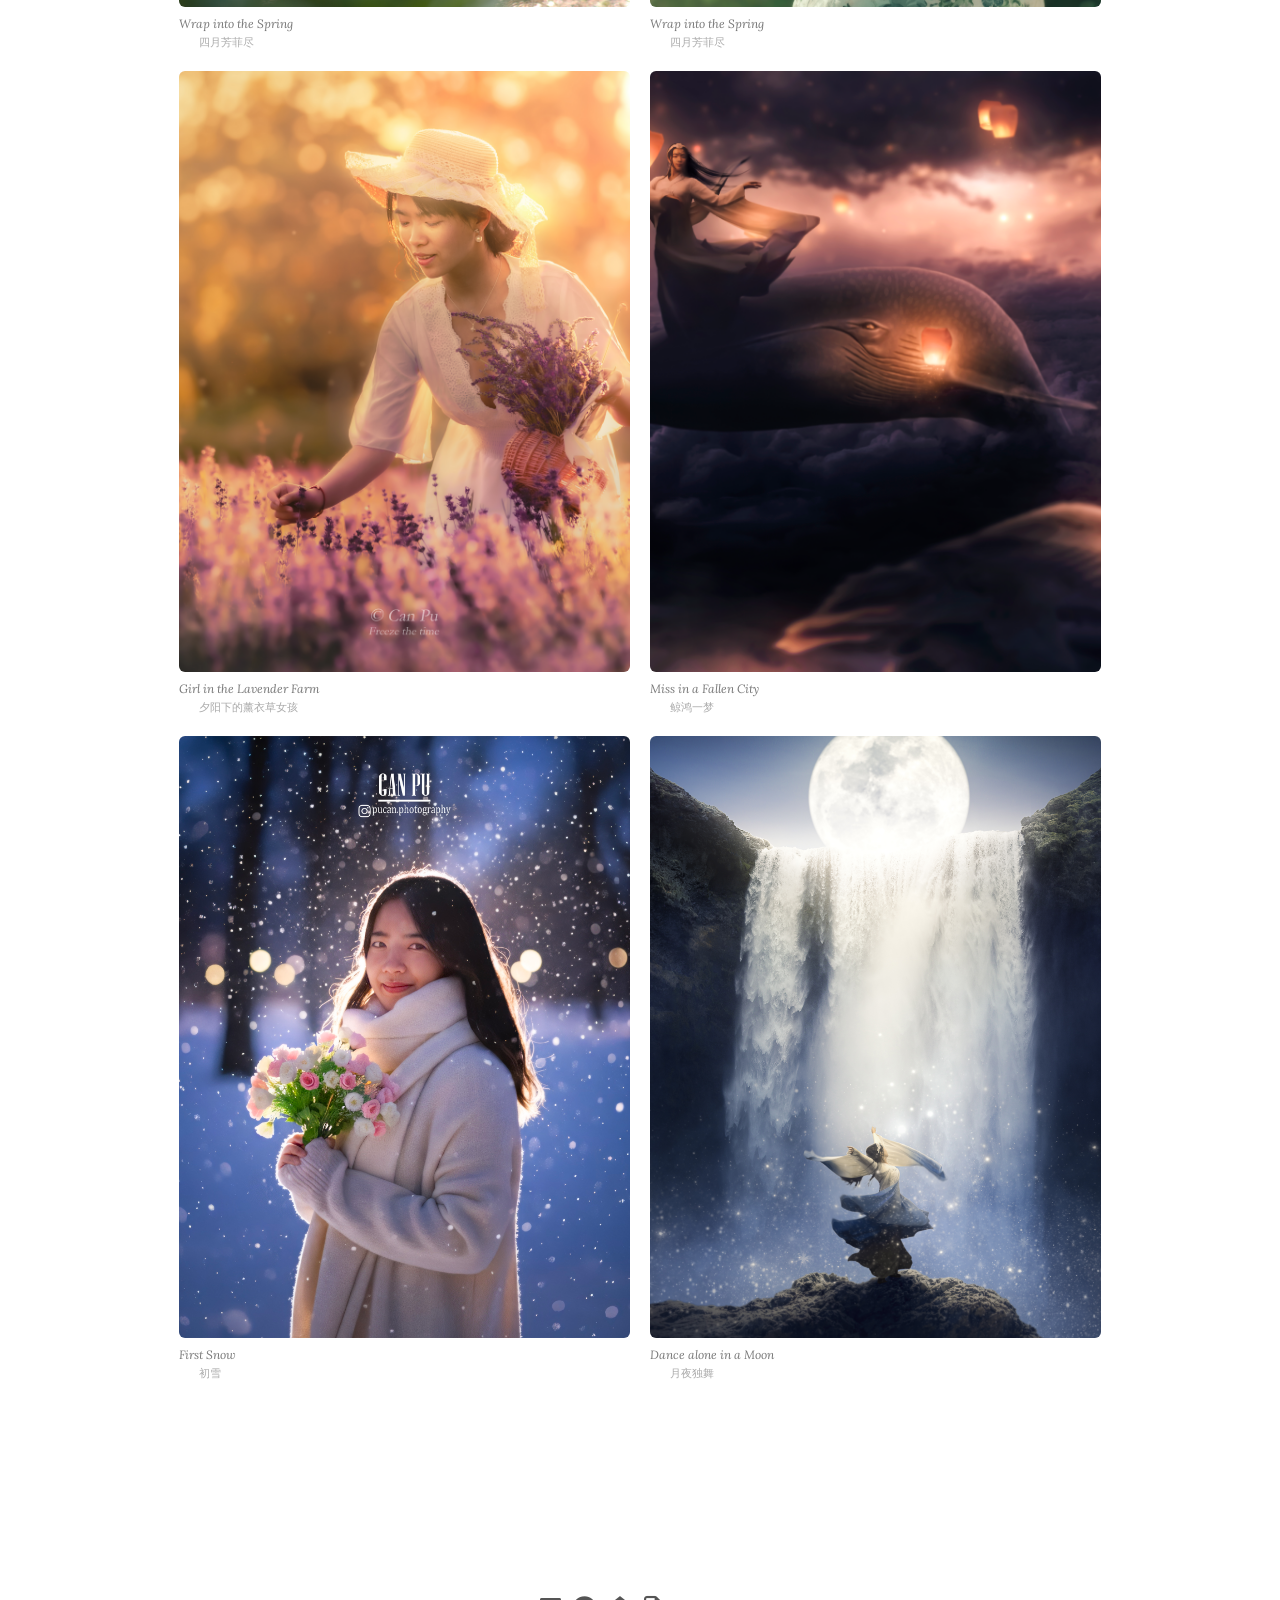
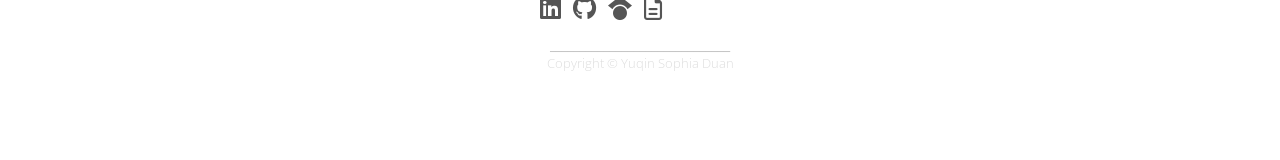
==== commit 5e3990aa: "Update bio.html" ====
--- a/bio.html
+++ b/bio.html
@@ -119,8 +119,8 @@
 
     .gallery-grid {
       display: grid;
-      grid-template-columns: repeat(3, 1fr);
-      gap: 16px;
+      grid-template-columns: repeat(2, 1fr);
+      gap: 20px;
     }
 
     .gallery-grid-item {
@@ -152,7 +152,7 @@
     }
 
     @media screen and (max-width: 600px) {
-      .gallery-grid { grid-template-columns: repeat(2, 1fr); }
+      .gallery-grid { grid-template-columns: repeat(1, 1fr); }
     }
 
     .album-caption {
@@ -306,38 +306,43 @@
           <p style="font-size:11px; color:#bbb; font-family:'Open Sans',sans-serif; margin-bottom:32px;">Credits to @Can Pu</p>
 
           <div class="gallery-grid">
+            <!-- Row 1: If Life was Still as When We First Met (pair) -->
+            <div class="gallery-grid-item">
+              <img src="images/gallery/IMG_6357.JPG" alt="If Life was Still as When We First Met">
+              <div class="gallery-grid-caption">If Life was Still as When We First Met<br><span class="gallery-grid-caption-zh">人生若只如初见</span></div>
+            </div>
+            <div class="gallery-grid-item">
+              <img src="images/gallery/IMG_6358.JPG" alt="If Life was Still as When We First Met">
+              <div class="gallery-grid-caption">If Life was Still as When We First Met<br><span class="gallery-grid-caption-zh">人生若只如初见</span></div>
+            </div>
+            <!-- Row 2: Morning Light from Victorian Era (pair) -->
+            <div class="gallery-grid-item">
+              <img src="images/gallery/IMG_6415.JPG" alt="Morning Light from Victorian Era">
+              <div class="gallery-grid-caption">Morning Light from Victorian Era</div>
+            </div>
+            <div class="gallery-grid-item">
+              <img src="images/gallery/IMG_6868.JPG" alt="Morning Light from Victorian Era">
+              <div class="gallery-grid-caption">Morning Light from Victorian Era</div>
+            </div>
+            <!-- Row 3: Wrap into the Spring (pair) -->
+            <div class="gallery-grid-item">
+              <img src="images/gallery/2507.JPEG" alt="Wrap into the Spring">
+              <div class="gallery-grid-caption">Wrap into the Spring<br><span class="gallery-grid-caption-zh">四月芳菲尽</span></div>
+            </div>
+            <div class="gallery-grid-item">
+              <img src="images/gallery/IMG_5555.JPG" alt="Wrap into the Spring">
+              <div class="gallery-grid-caption">Wrap into the Spring<br><span class="gallery-grid-caption-zh">四月芳菲尽</span></div>
+            </div>
+            <!-- Row 4: singles -->
             <div class="gallery-grid-item">
               <img src="images/gallery/IMG_7243.JPG" alt="Girl in the Lavender Farm">
               <div class="gallery-grid-caption">Girl in the Lavender Farm<br><span class="gallery-grid-caption-zh">夕阳下的薰衣草女孩</span></div>
             </div>
             <div class="gallery-grid-item">
-              <img src="images/gallery/IMG_6357.JPG" alt="If Life was Still as When We First Met">
-              <div class="gallery-grid-caption">If Life was Still as When We First Met<br><span class="gallery-grid-caption-zh">人生若只如初见</span></div>
-            </div>
-            <div class="gallery-grid-item">
-              <img src="images/gallery/IMG_6358.JPG" alt="If Life was Still as When We First Met">
-              <div class="gallery-grid-caption">If Life was Still as When We First Met<br><span class="gallery-grid-caption-zh">人生若只如初见</span></div>
-            </div>
-            <div class="gallery-grid-item">
-              <img src="images/gallery/IMG_6415.JPG" alt="Morning Light from Victorian Era">
-              <div class="gallery-grid-caption">Morning Light from Victorian Era</div>
-            </div>
-            <div class="gallery-grid-item">
-              <img src="images/gallery/IMG_6868.JPG" alt="Morning Light from Victorian Era">
-              <div class="gallery-grid-caption">Morning Light from Victorian Era</div>
-            </div>
-            <div class="gallery-grid-item">
-              <img src="images/gallery/2507.JPEG" alt="Wrap into the Spring">
-              <div class="gallery-grid-caption">Wrap into the Spring<br><span class="gallery-grid-caption-zh">四月芳菲尽</span></div>
-            </div>
-            <div class="gallery-grid-item">
-              <img src="images/gallery/IMG_5555.JPG" alt="Wrap into the Spring">
-              <div class="gallery-grid-caption">Wrap into the Spring<br><span class="gallery-grid-caption-zh">四月芳菲尽</span></div>
-            </div>
-            <div class="gallery-grid-item">
               <img src="images/gallery/IMG_5346.JPG" alt="Miss in a Fallen City">
               <div class="gallery-grid-caption">Miss in a Fallen City<br><span class="gallery-grid-caption-zh">鲸鸿一梦</span></div>
             </div>
+            <!-- Row 5: singles -->
             <div class="gallery-grid-item">
               <img src="images/gallery/042d5dcd2c144c3c949ae49920901569.JPG" alt="First Snow">
               <div class="gallery-grid-caption">First Snow<br><span class="gallery-grid-caption-zh">初雪</span></div>
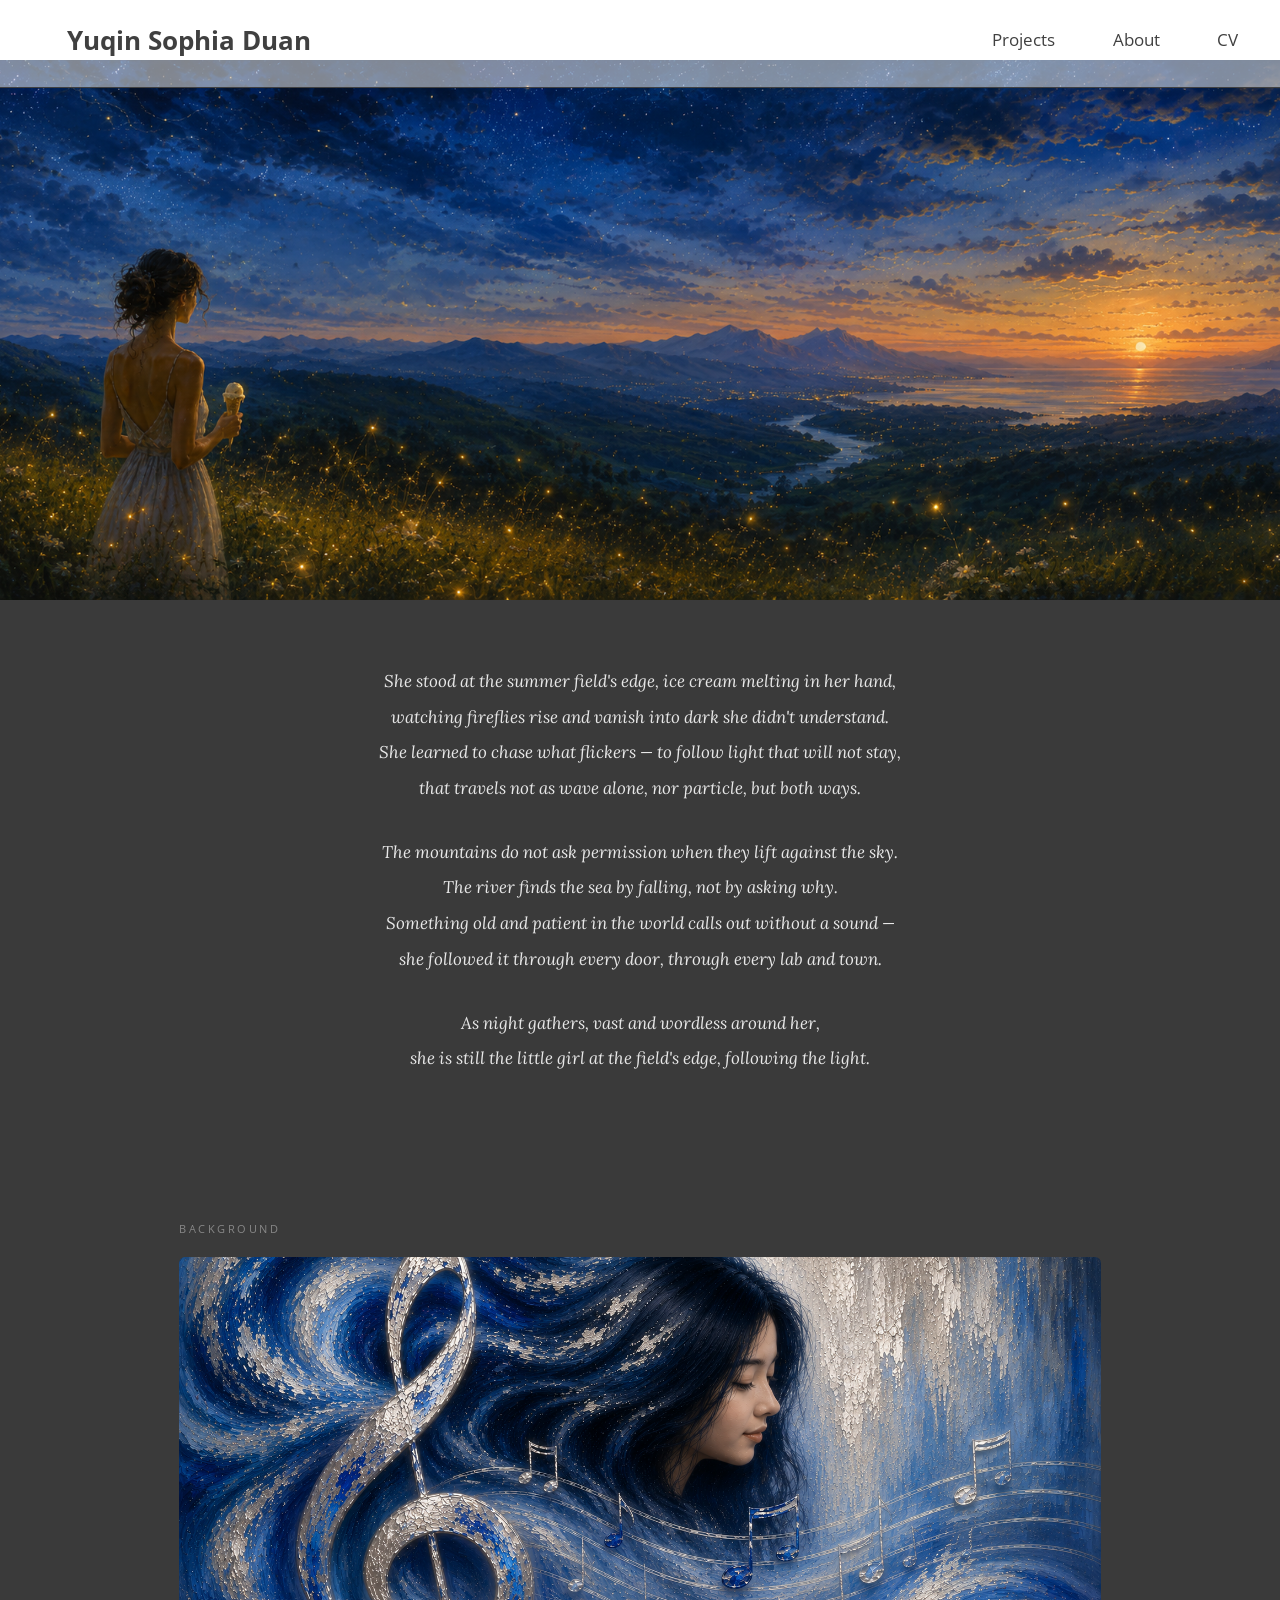
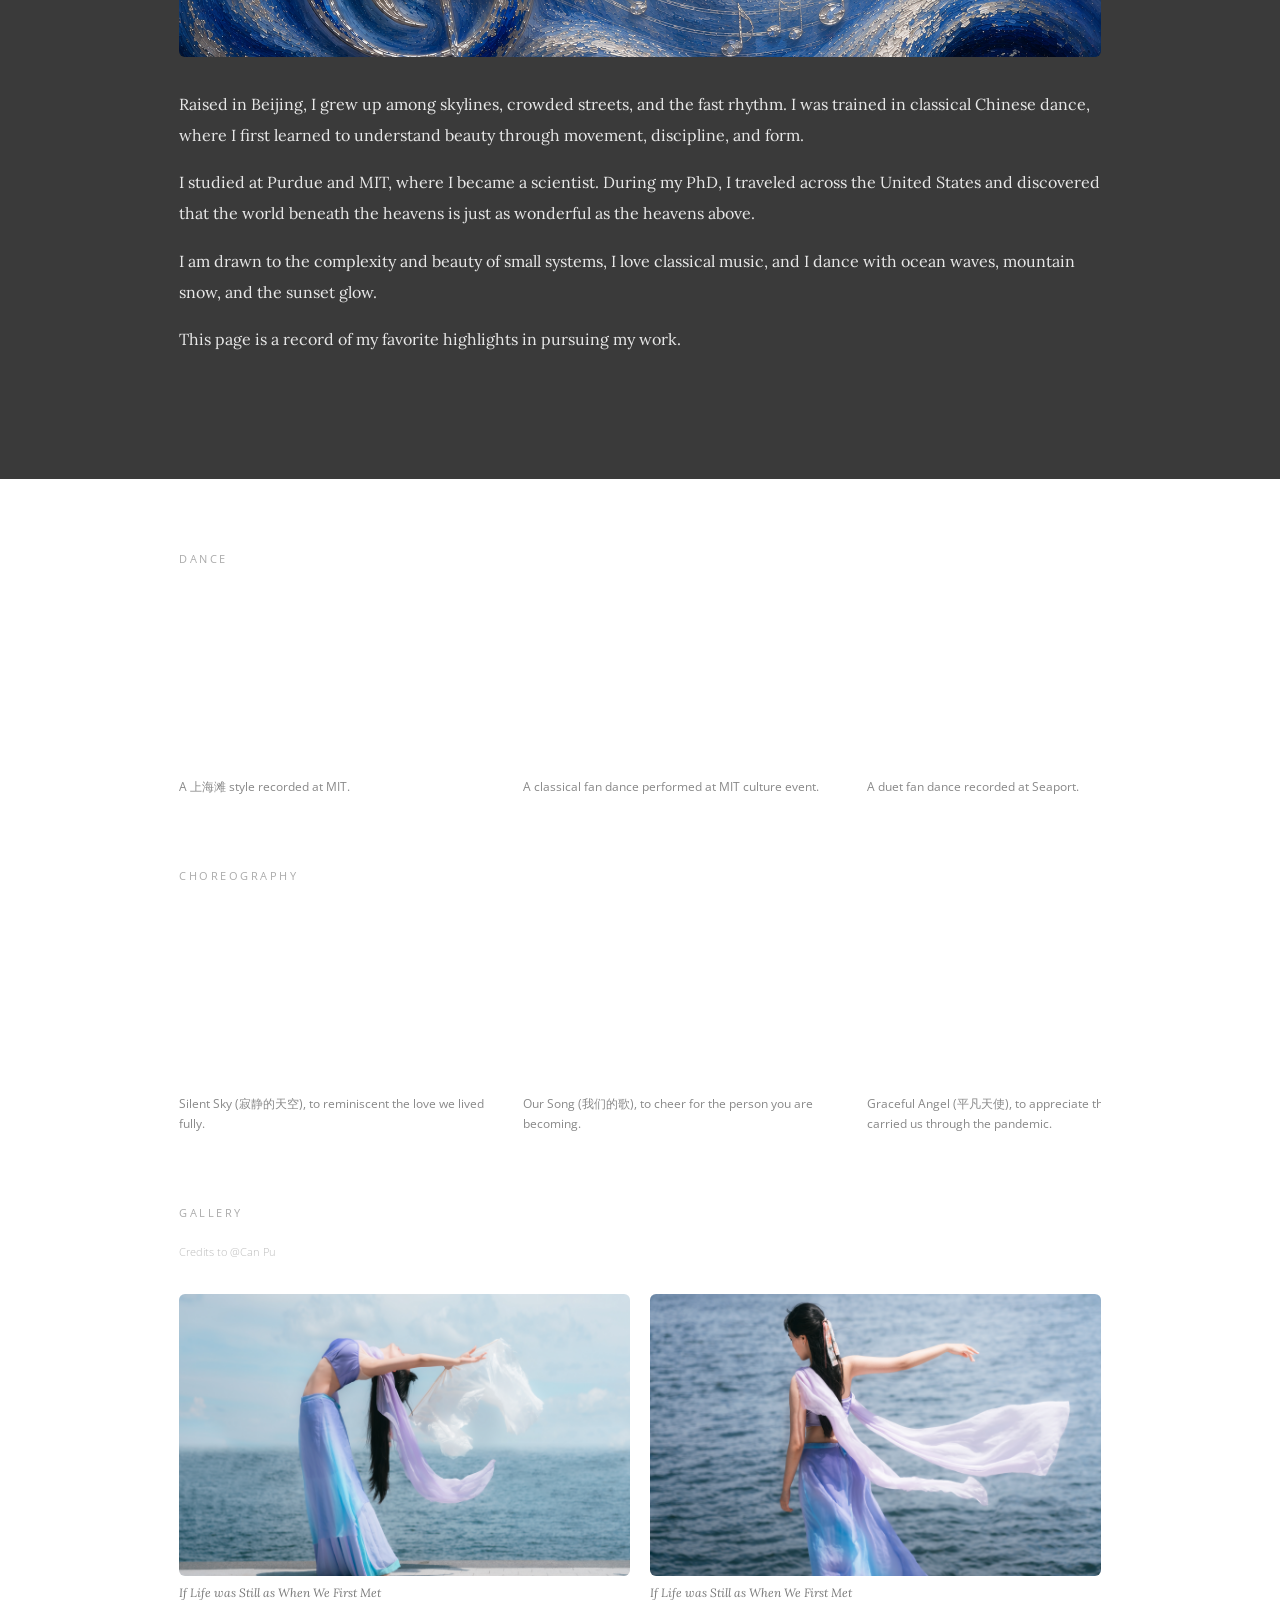
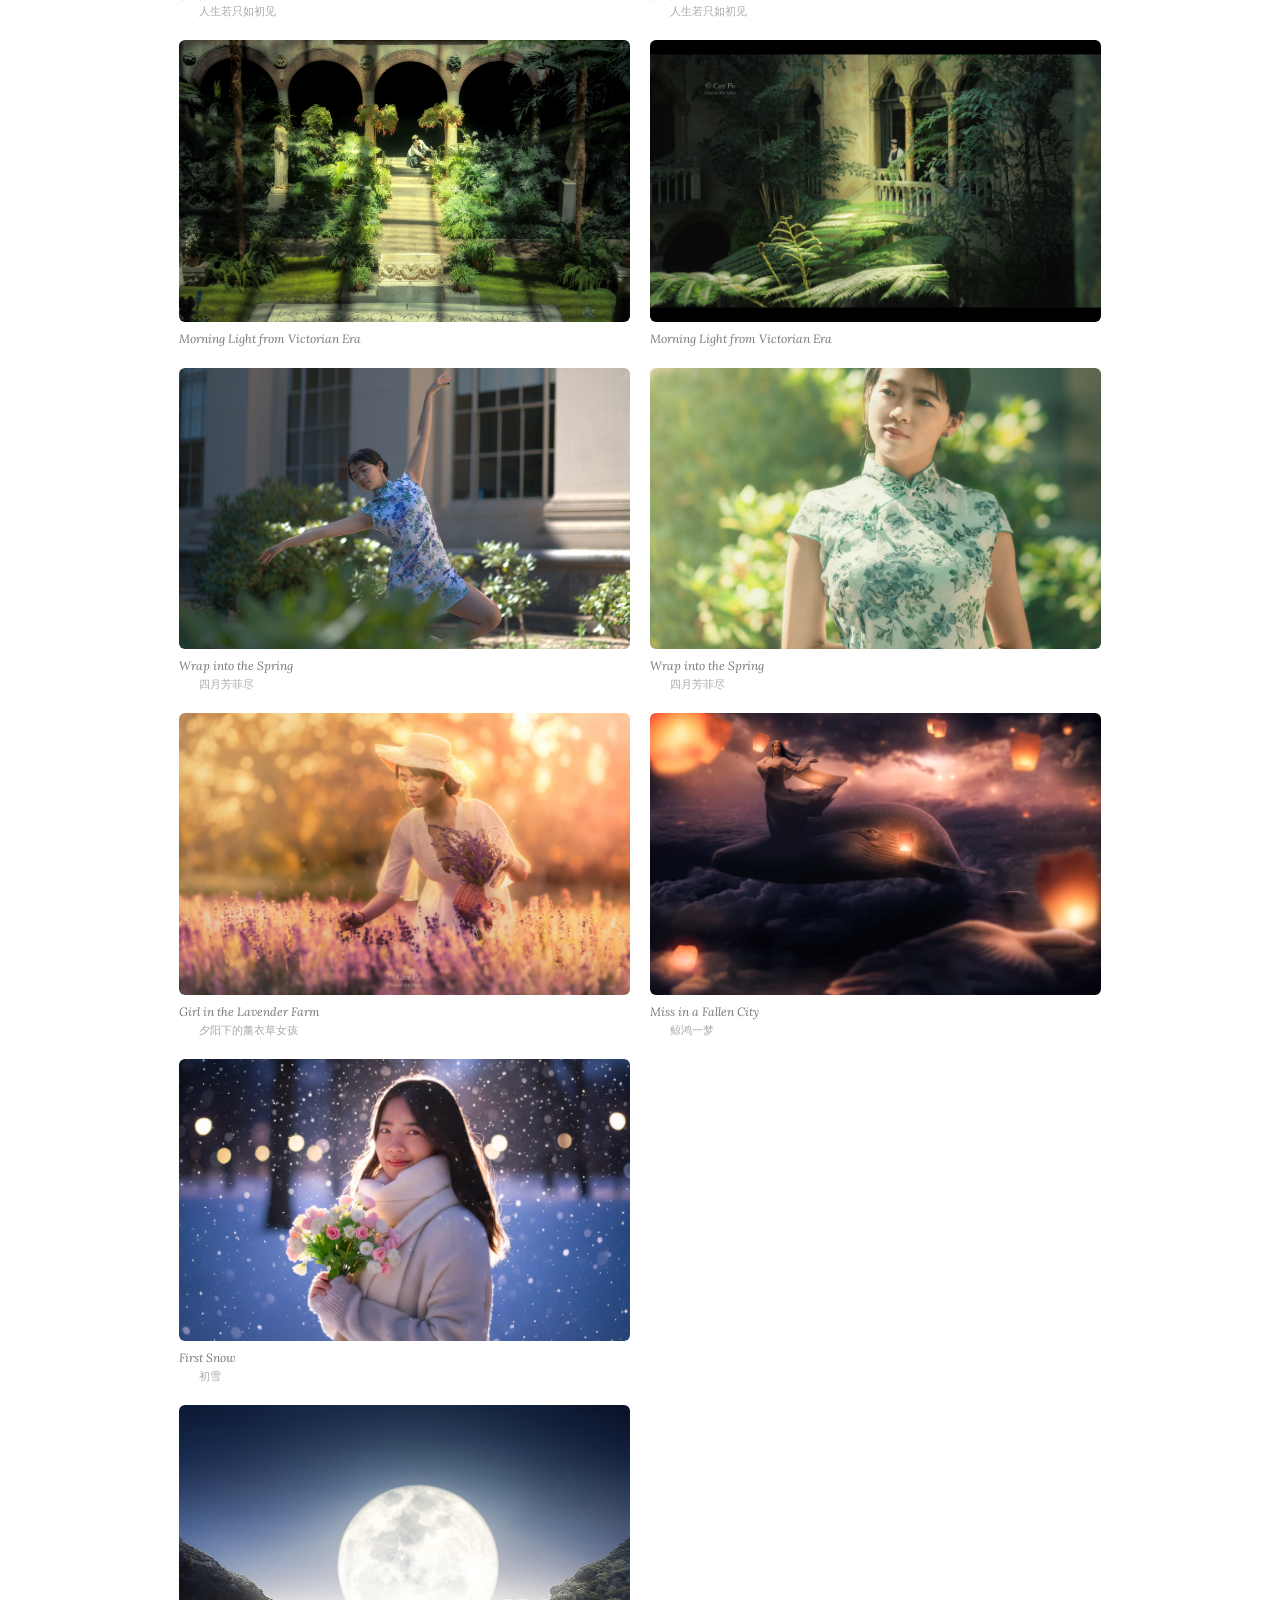
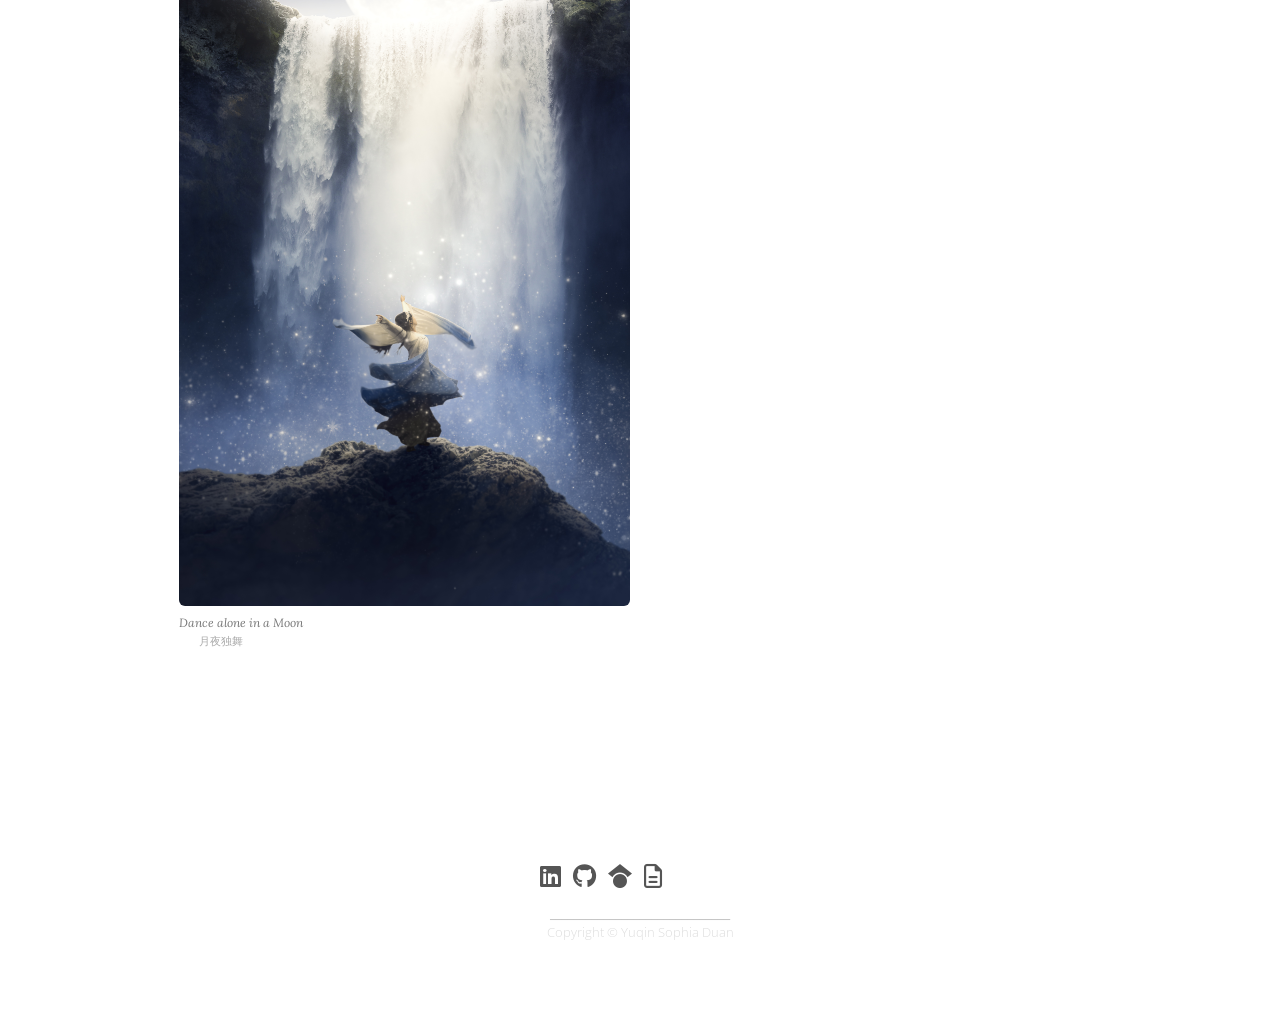
==== commit 4701ea40: "Update bio.html" ====
--- a/bio.html
+++ b/bio.html
@@ -130,7 +130,7 @@
 
     .gallery-grid-item img {
       width: 100%;
-      aspect-ratio: 3/4;
+      aspect-ratio: 16/10;
       object-fit: cover;
       border-radius: 6px;
       display: block;
@@ -342,13 +342,14 @@
               <img src="images/gallery/IMG_5346.JPG" alt="Miss in a Fallen City">
               <div class="gallery-grid-caption">Miss in a Fallen City<br><span class="gallery-grid-caption-zh">鲸鸿一梦</span></div>
             </div>
-            <!-- Row 5: singles -->
+            <!-- Row 5: First Snow solo -->
             <div class="gallery-grid-item">
               <img src="images/gallery/042d5dcd2c144c3c949ae49920901569.JPG" alt="First Snow">
               <div class="gallery-grid-caption">First Snow<br><span class="gallery-grid-caption-zh">初雪</span></div>
             </div>
-            <div class="gallery-grid-item">
-              <img src="images/gallery/IMG_9912.JPG" alt="Dance alone in a Moon">
+            <!-- Row 6: Dance alone in a Moon — left half only, natural height -->
+            <div class="gallery-grid-item" style="grid-column-start: 1;">
+              <img src="images/gallery/IMG_9912.JPG" alt="Dance alone in a Moon" style="aspect-ratio: unset; height: auto;">
               <div class="gallery-grid-caption">Dance alone in a Moon<br><span class="gallery-grid-caption-zh">月夜独舞</span></div>
             </div>
           </div>
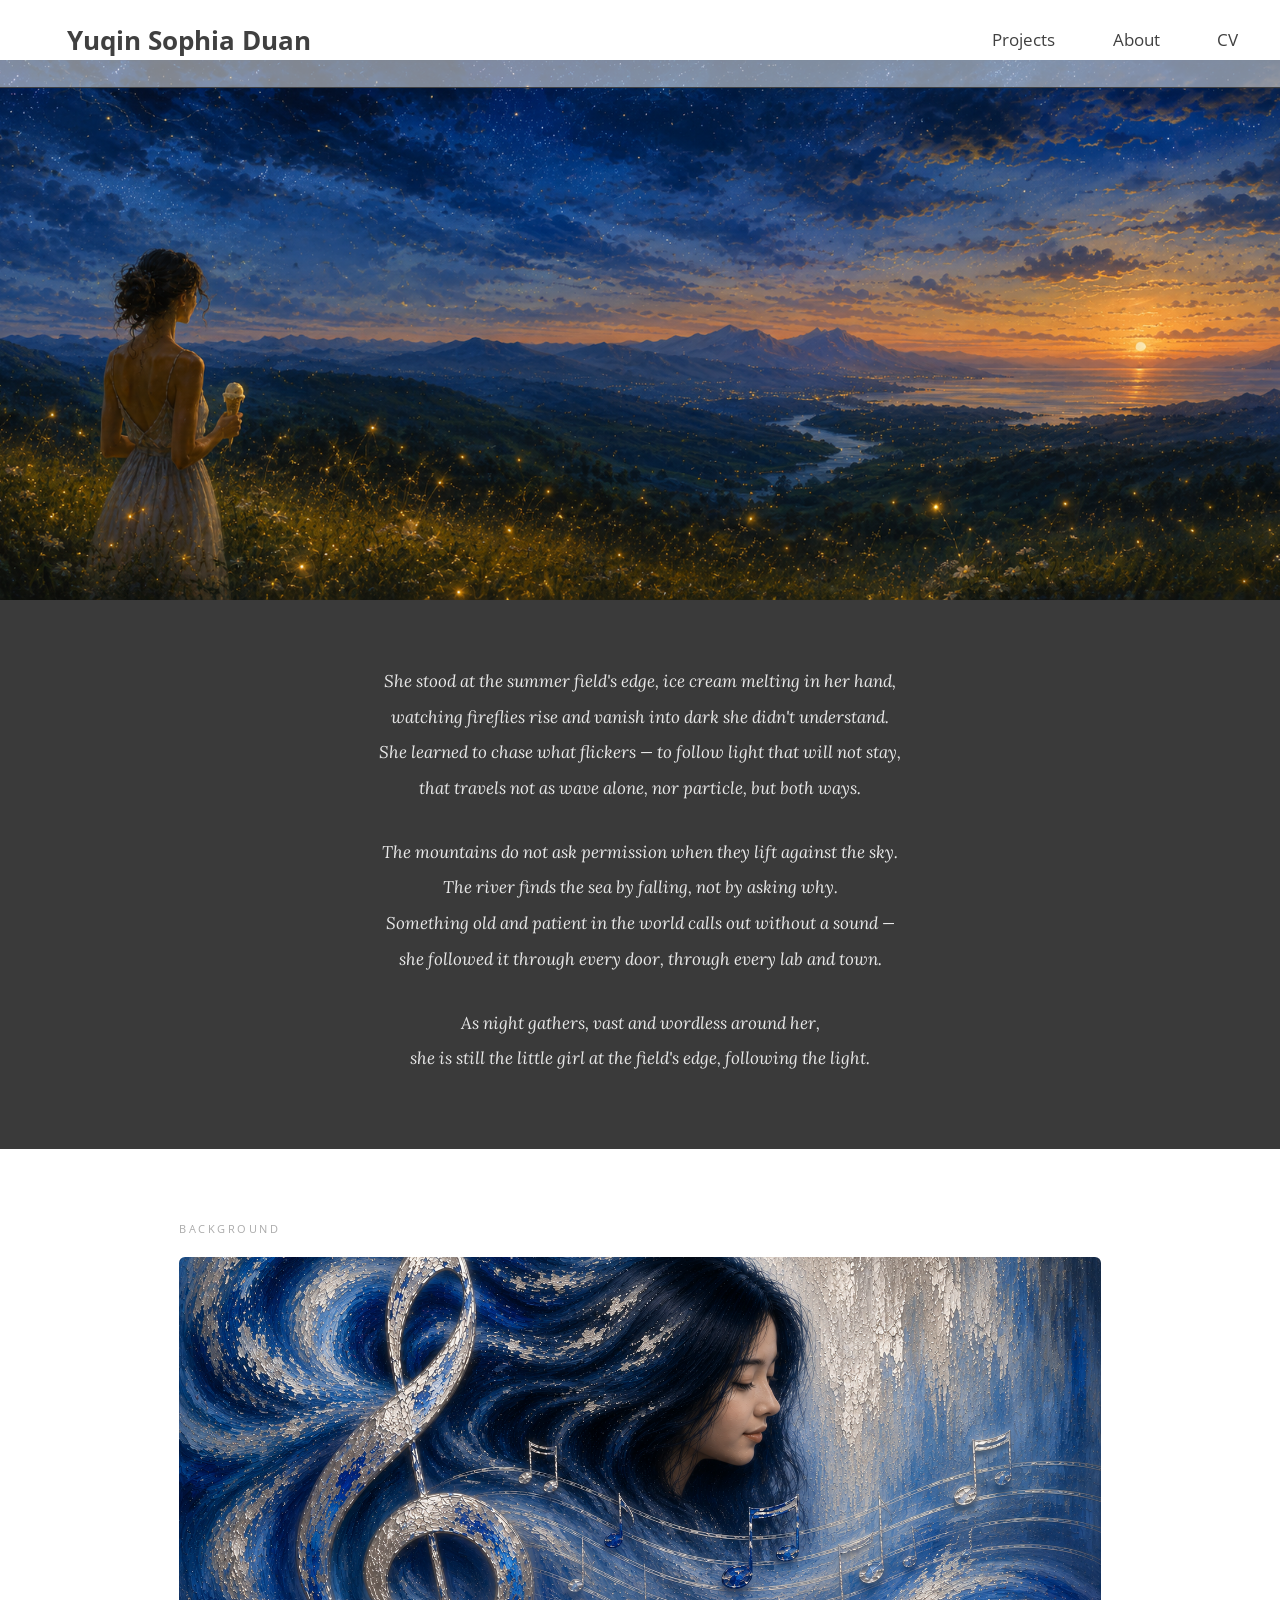
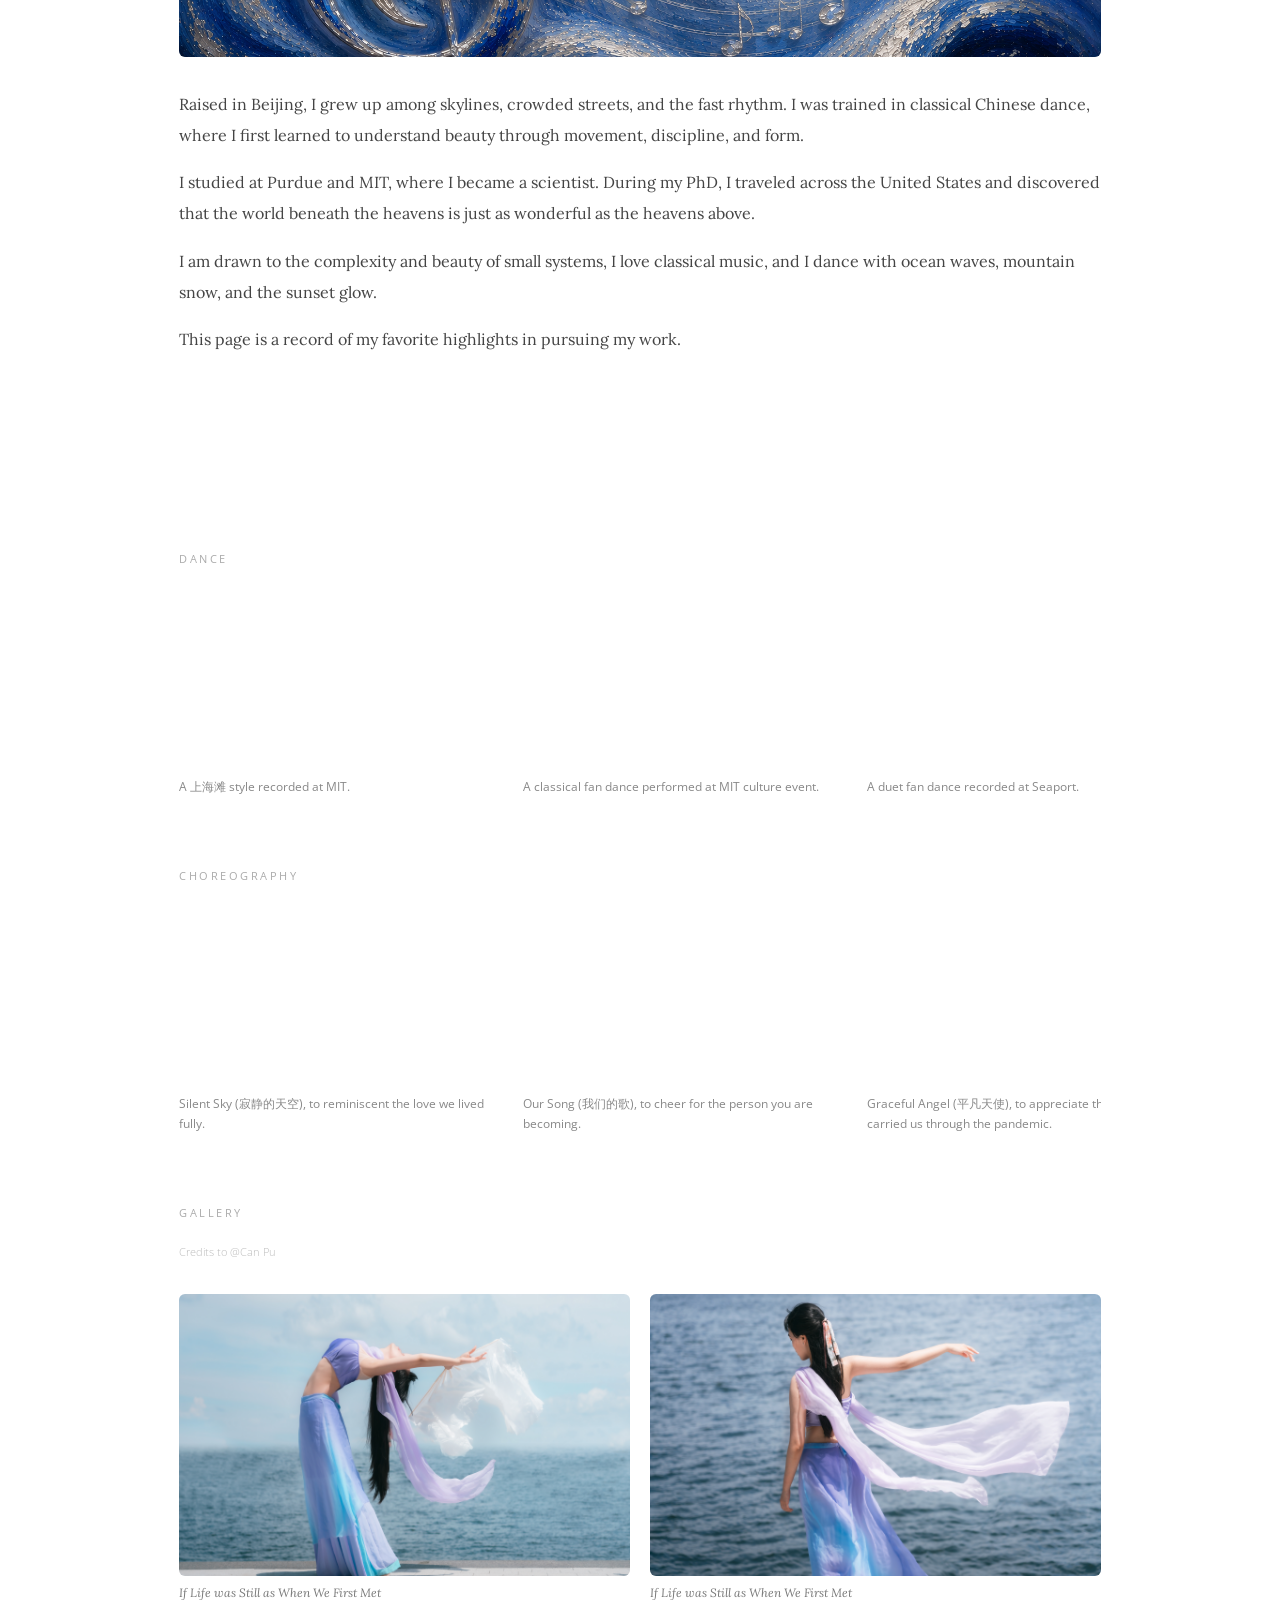
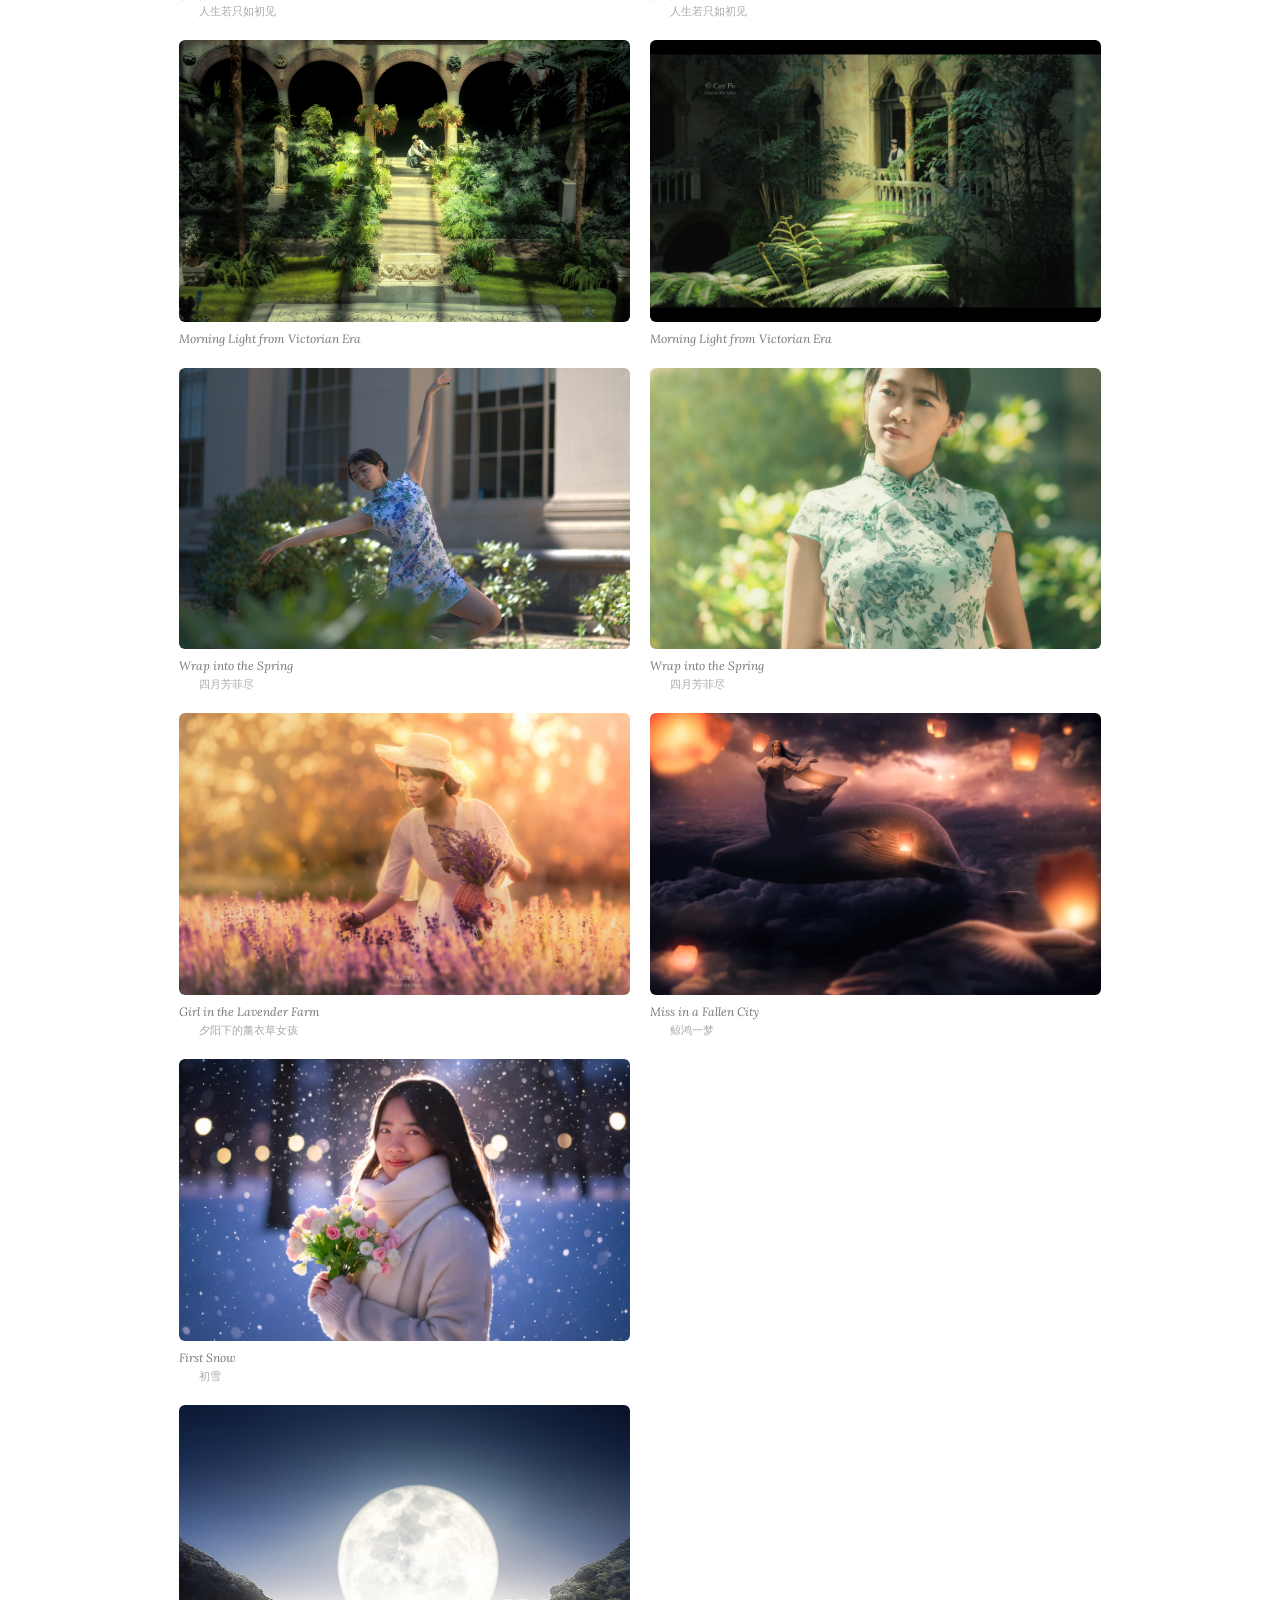
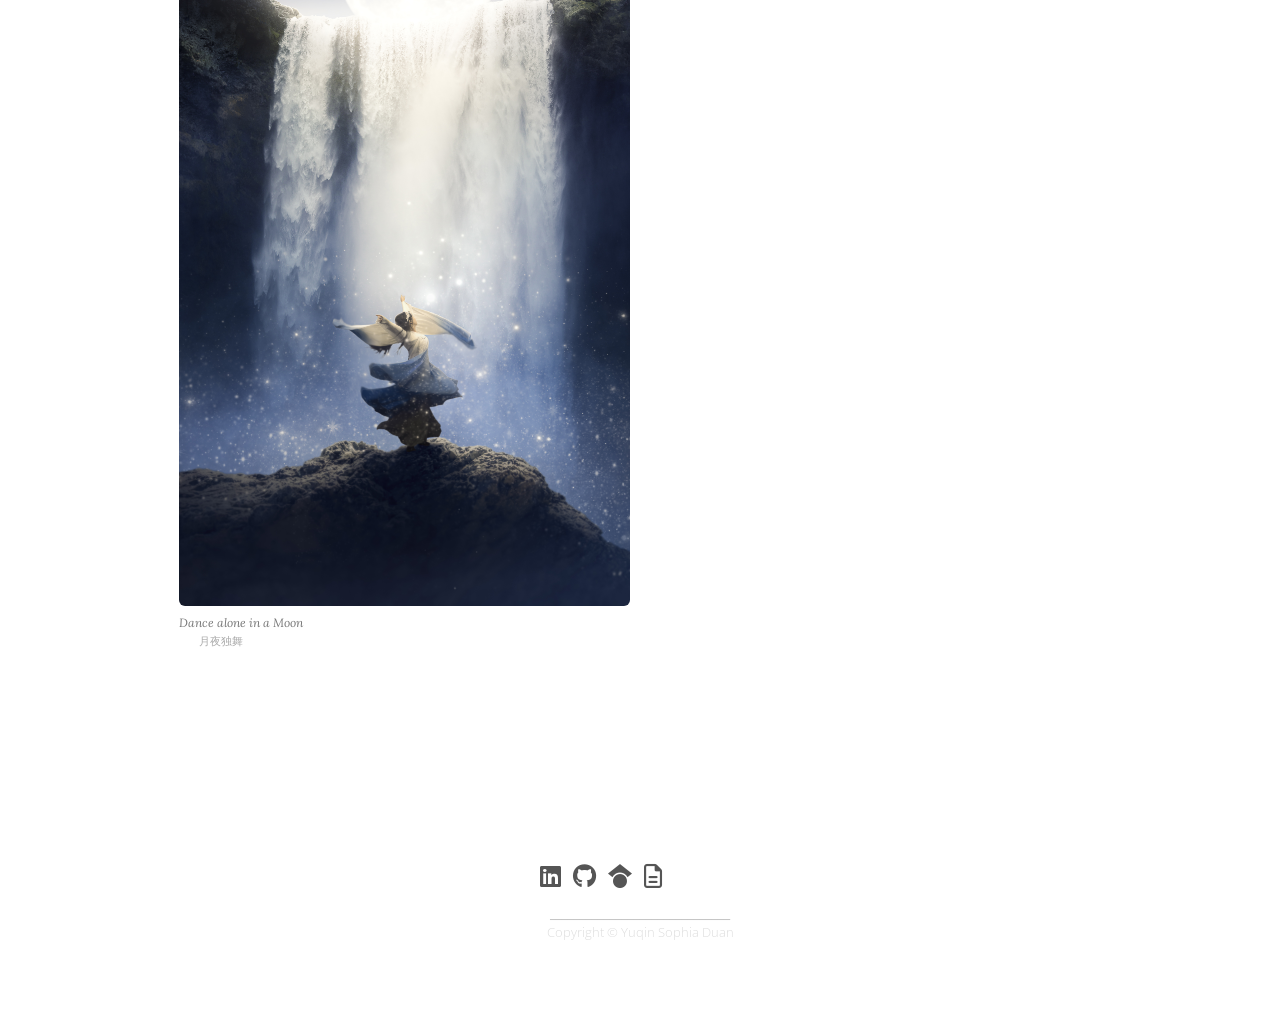
==== commit 9bacc5b6: "About page: gallery 2-per-row grid, bio2 before text, white background section Co-Authored-By: Claud" ====
--- a/bio.html
+++ b/bio.html
@@ -226,7 +226,7 @@
       she is still the little girl at the field's edge, following the light.</p>
     </div>
 
-    <div style="background-color: #3a3a3a;">
+    <div style="background-color: #ffffff;">
       <div class="bio-wrapper" style="padding-bottom: 60px;">
 
         <!-- Poem (hidden, replaced by panel above) -->
@@ -247,12 +247,12 @@
 
         <!-- Background -->
         <div class="bio-section" id="background">
-          <div class="bio-section-label" style="color:#888;">Background</div>
+          <div class="bio-section-label">Background</div>
           <img src="images/bio2.png" alt="" style="width:100%; max-height:400px; object-fit:cover; border-radius:6px; display:block; margin-bottom:32px;">
-          <p style="color:#e8e8e8;">Raised in Beijing, I grew up among skylines, crowded streets, and the fast rhythm. I was trained in classical Chinese dance, where I first learned to understand beauty through movement, discipline, and form.</p>
-          <p style="color:#e8e8e8;">I studied at Purdue and MIT, where I became a scientist. During my PhD, I traveled across the United States and discovered that the world beneath the heavens is just as wonderful as the heavens above.</p>
-          <p style="color:#e8e8e8;">I am drawn to the complexity and beauty of small systems, I love classical music, and I dance with ocean waves, mountain snow, and the sunset glow.</p>
-          <p style="color:#e8e8e8;">This page is a record of my favorite highlights in pursuing my work.</p>
+          <p style="color:#444;">Raised in Beijing, I grew up among skylines, crowded streets, and the fast rhythm. I was trained in classical Chinese dance, where I first learned to understand beauty through movement, discipline, and form.</p>
+          <p style="color:#444;">I studied at Purdue and MIT, where I became a scientist. During my PhD, I traveled across the United States and discovered that the world beneath the heavens is just as wonderful as the heavens above.</p>
+          <p style="color:#444;">I am drawn to the complexity and beauty of small systems, I love classical music, and I dance with ocean waves, mountain snow, and the sunset glow.</p>
+          <p style="color:#444;">This page is a record of my favorite highlights in pursuing my work.</p>
         </div>
 
       </div>
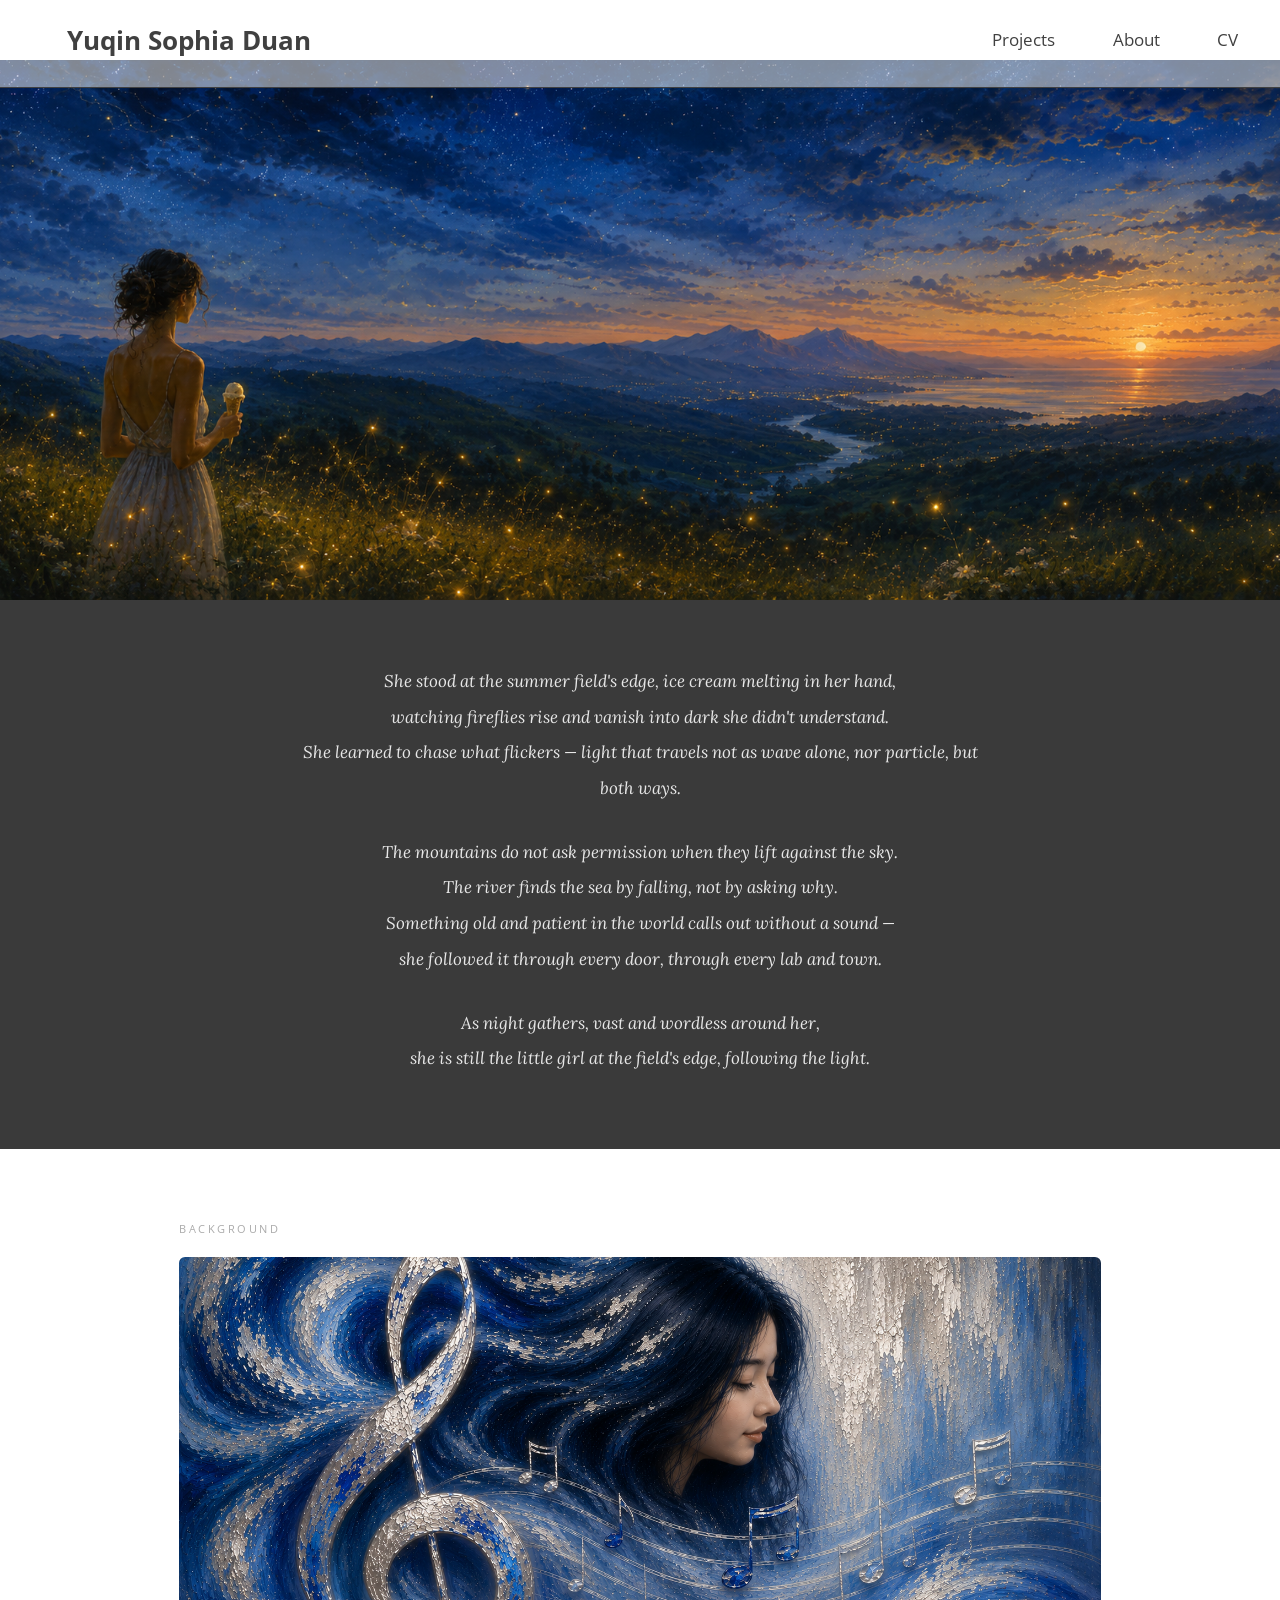
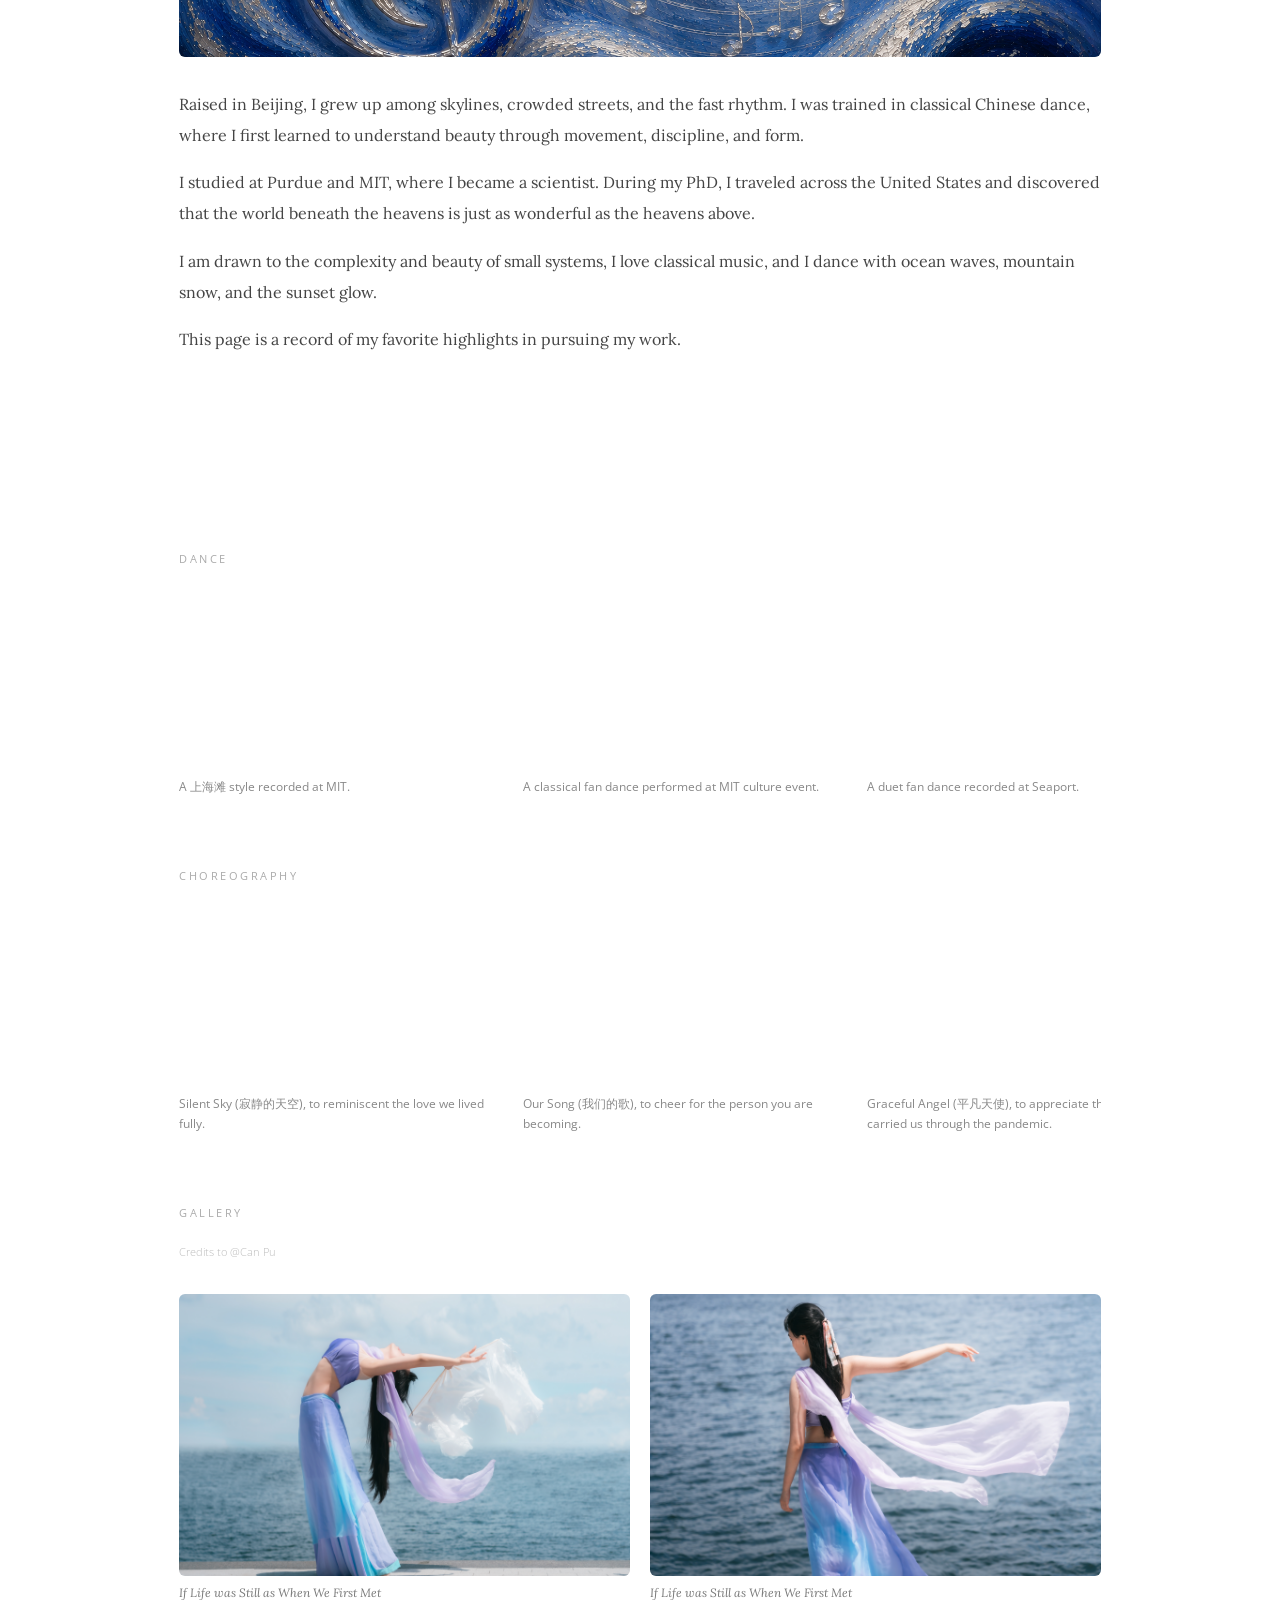
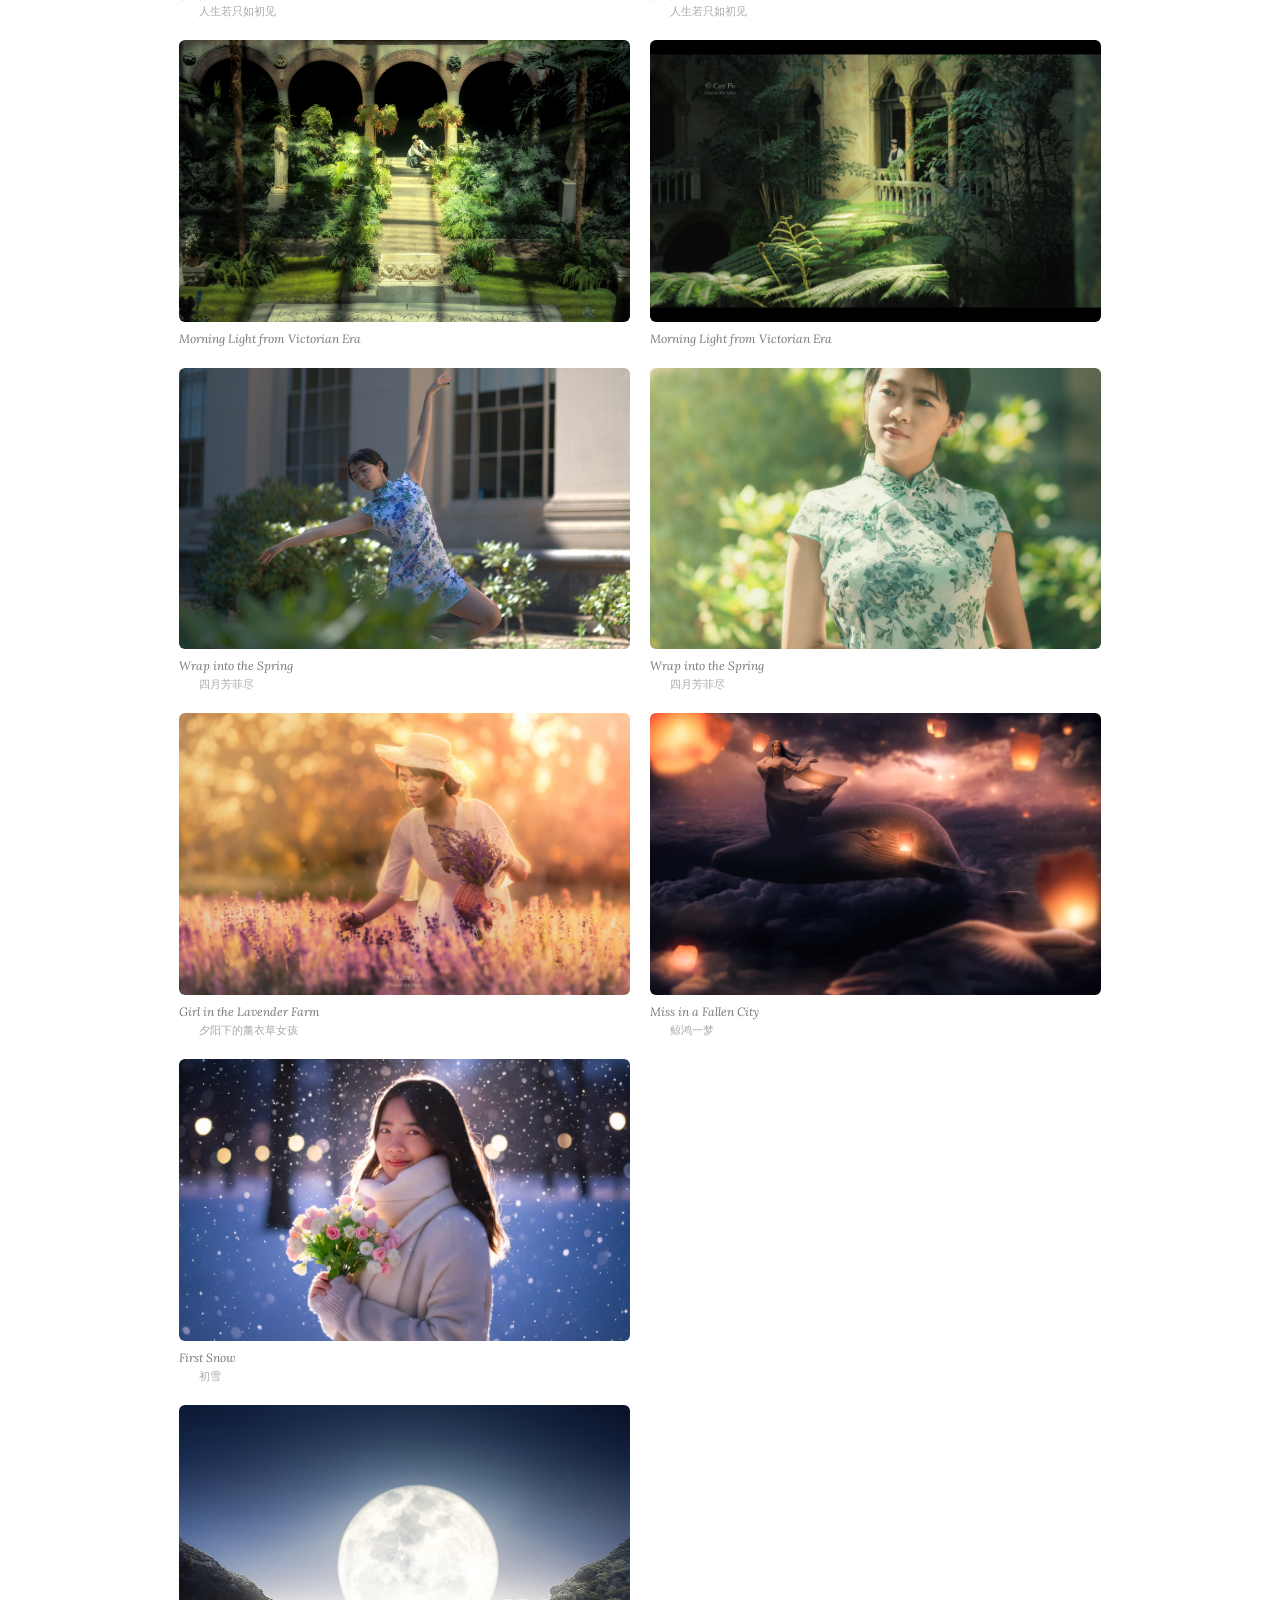
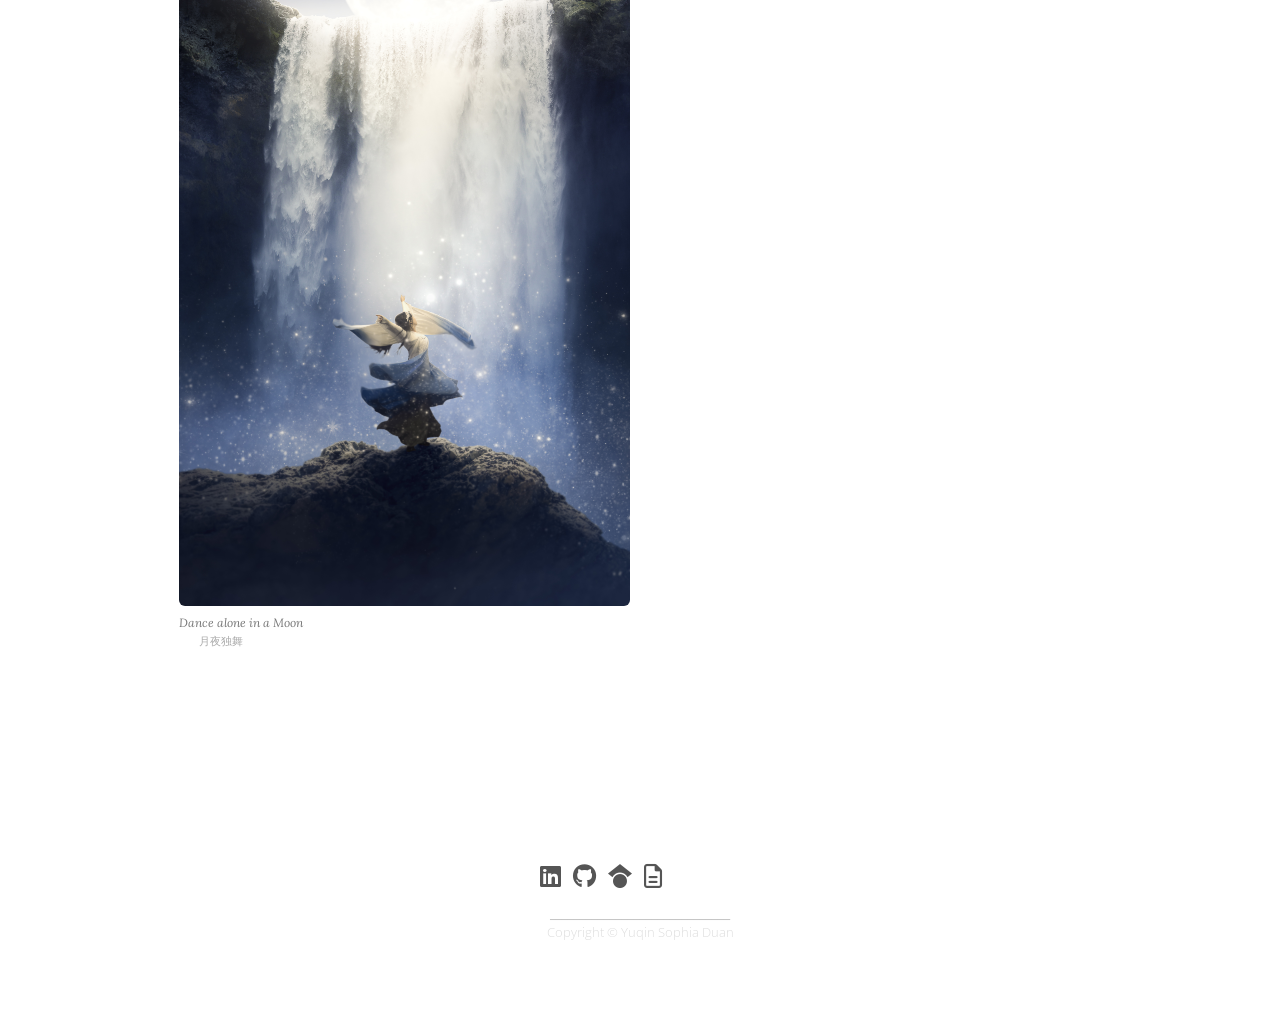
==== commit 821be0a9: "Update bio.html" ====
--- a/bio.html
+++ b/bio.html
@@ -214,8 +214,7 @@
     <div class="bio-poem-panel">
       <p>She stood at the summer field's edge, ice cream melting in her hand,<br>
       watching fireflies rise and vanish into dark she didn't understand.<br>
-      She learned to chase what flickers — to follow light that will not stay,<br>
-      that travels not as wave alone, nor particle, but both ways.</p>
+      She learned to chase what flickers — light that travels not as wave alone, nor particle, but both ways.</p>
 
       <p>The mountains do not ask permission when they lift against the sky.<br>
       The river finds the sea by falling, not by asking why.<br>
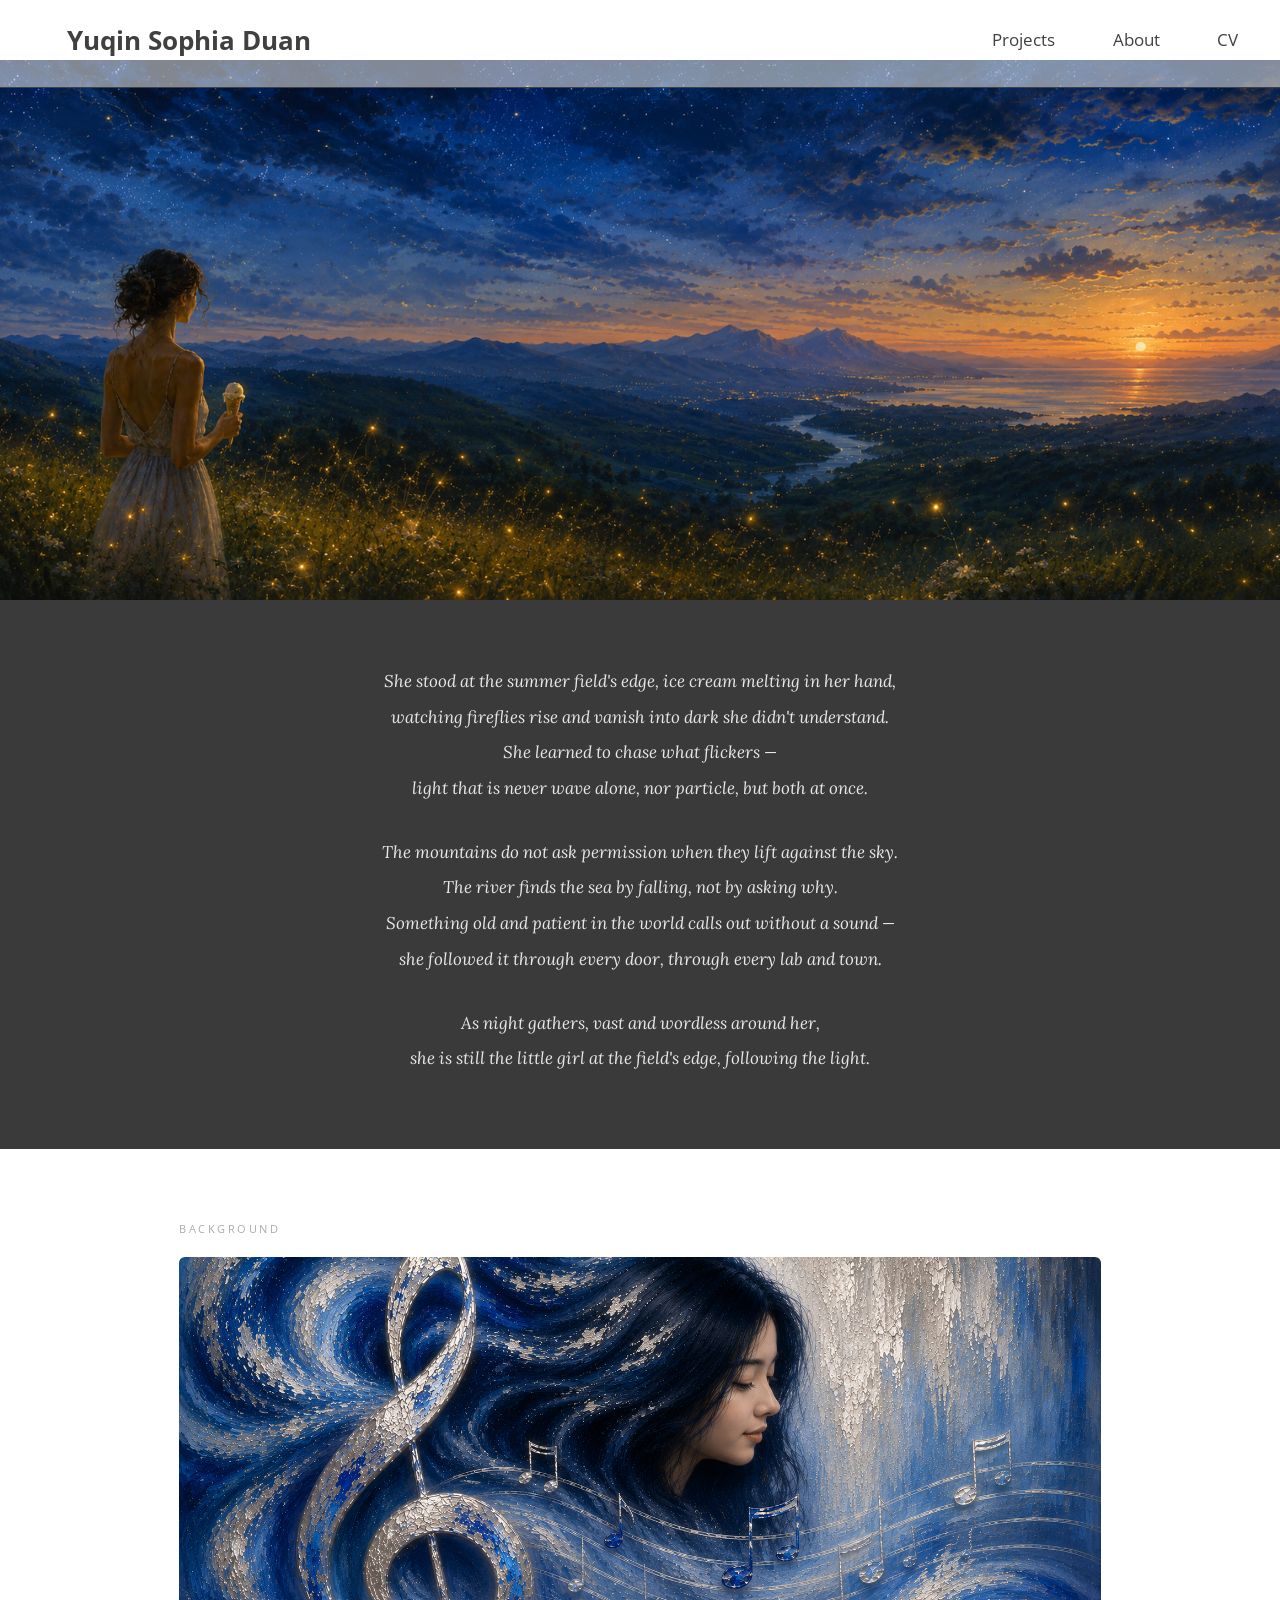
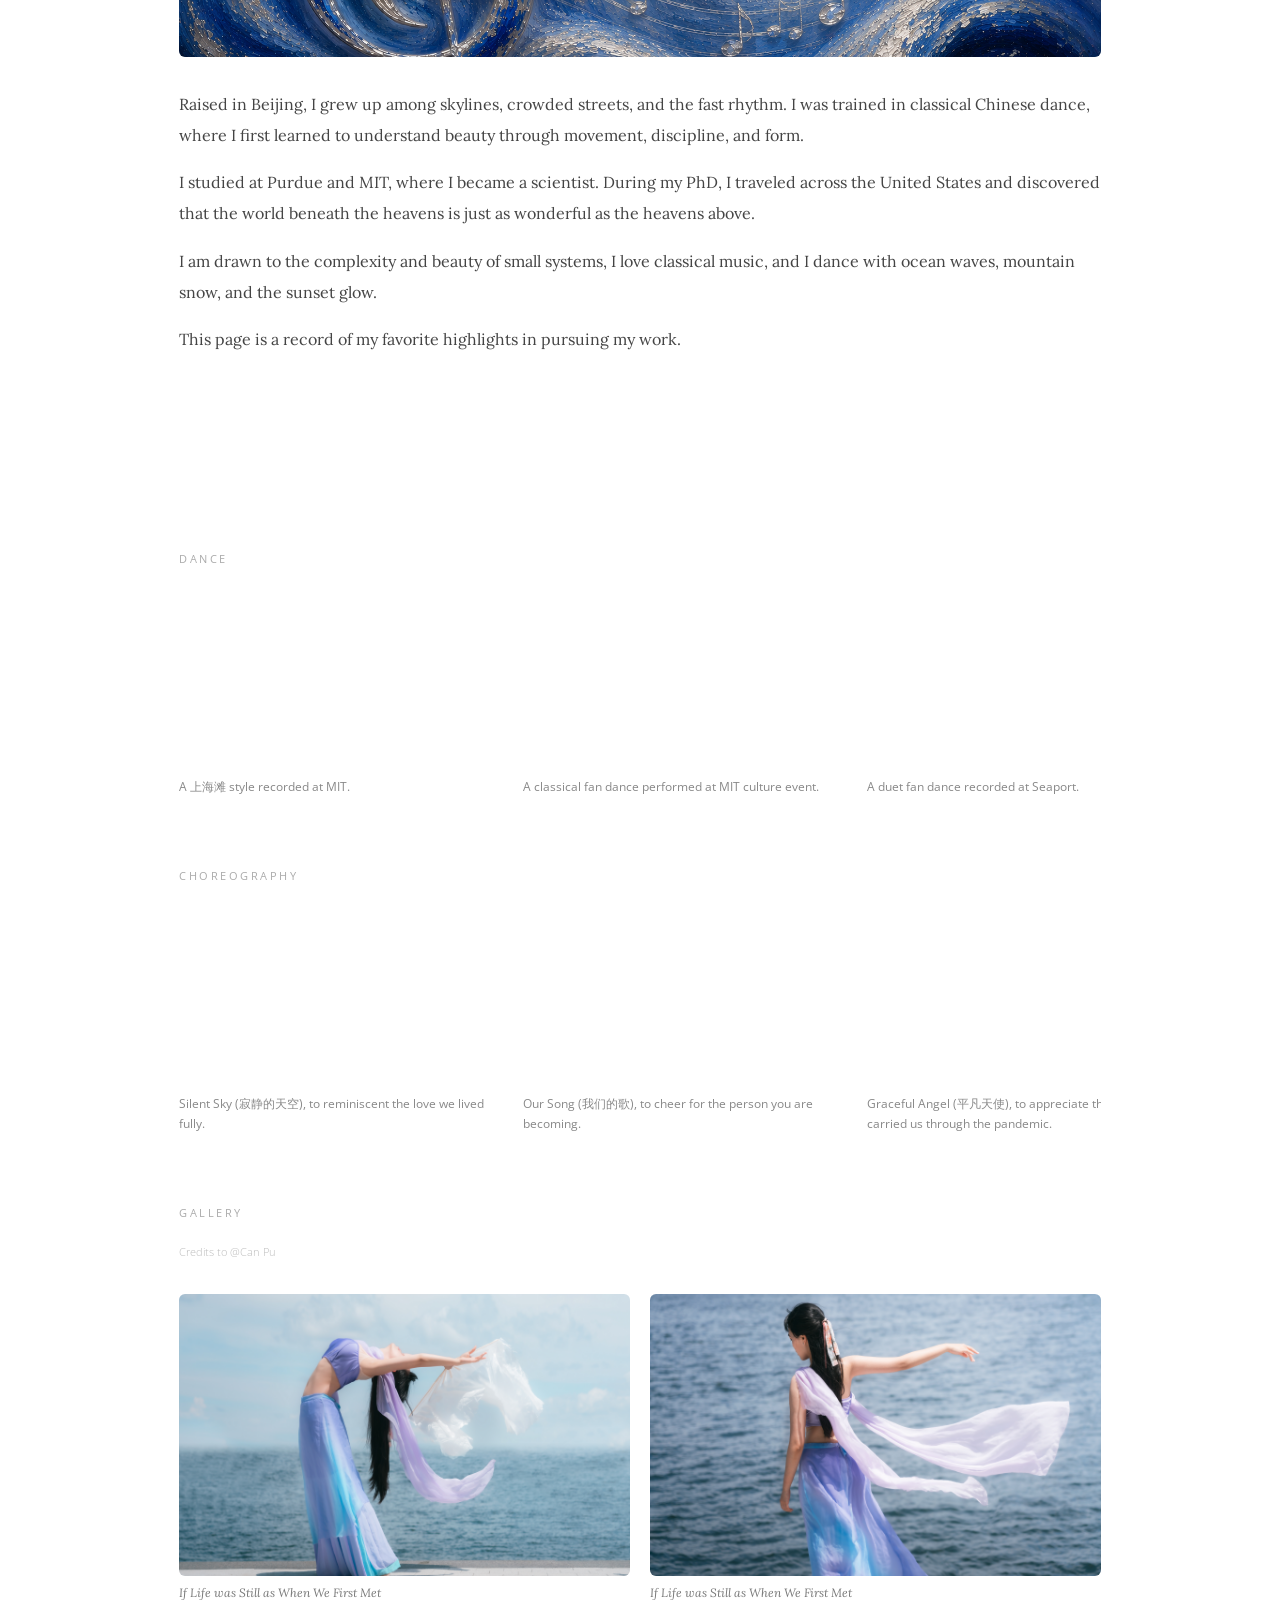
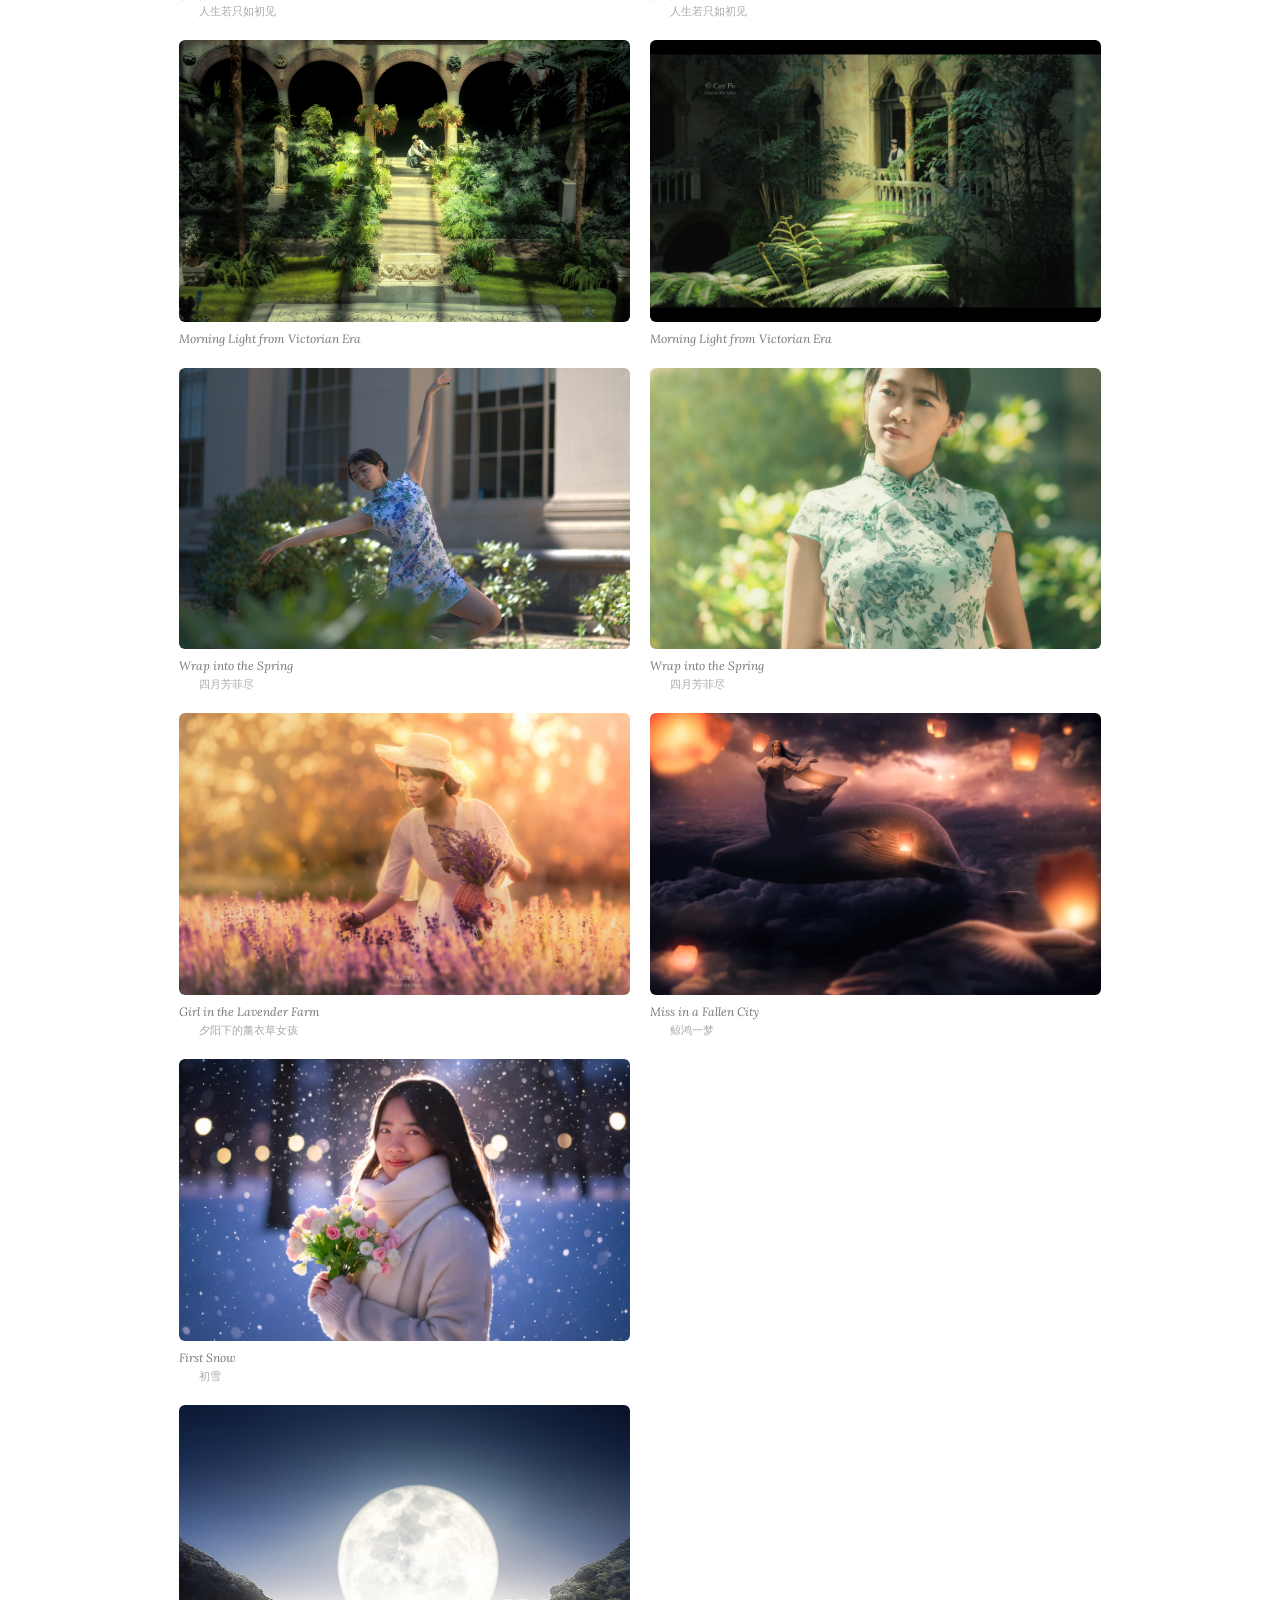
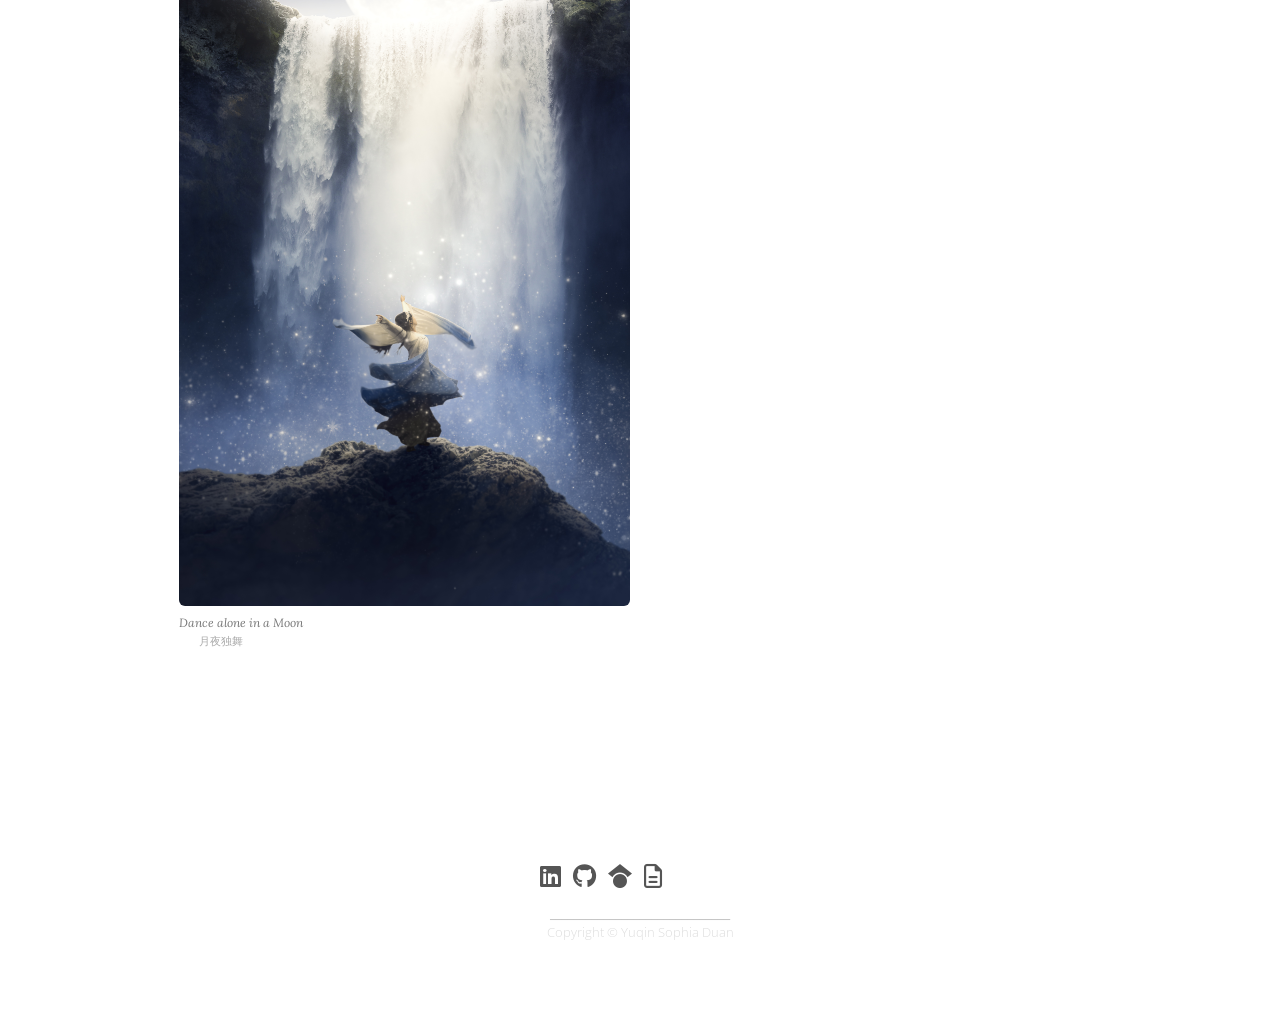
==== commit a395630d: "Update bio.html" ====
--- a/bio.html
+++ b/bio.html
@@ -214,7 +214,8 @@
     <div class="bio-poem-panel">
       <p>She stood at the summer field's edge, ice cream melting in her hand,<br>
       watching fireflies rise and vanish into dark she didn't understand.<br>
-      She learned to chase what flickers — light that travels not as wave alone, nor particle, but both ways.</p>
+      She learned to chase what flickers —<br>
+      light that is never wave alone, nor particle, but both at once.</p>
 
       <p>The mountains do not ask permission when they lift against the sky.<br>
       The river finds the sea by falling, not by asking why.<br>
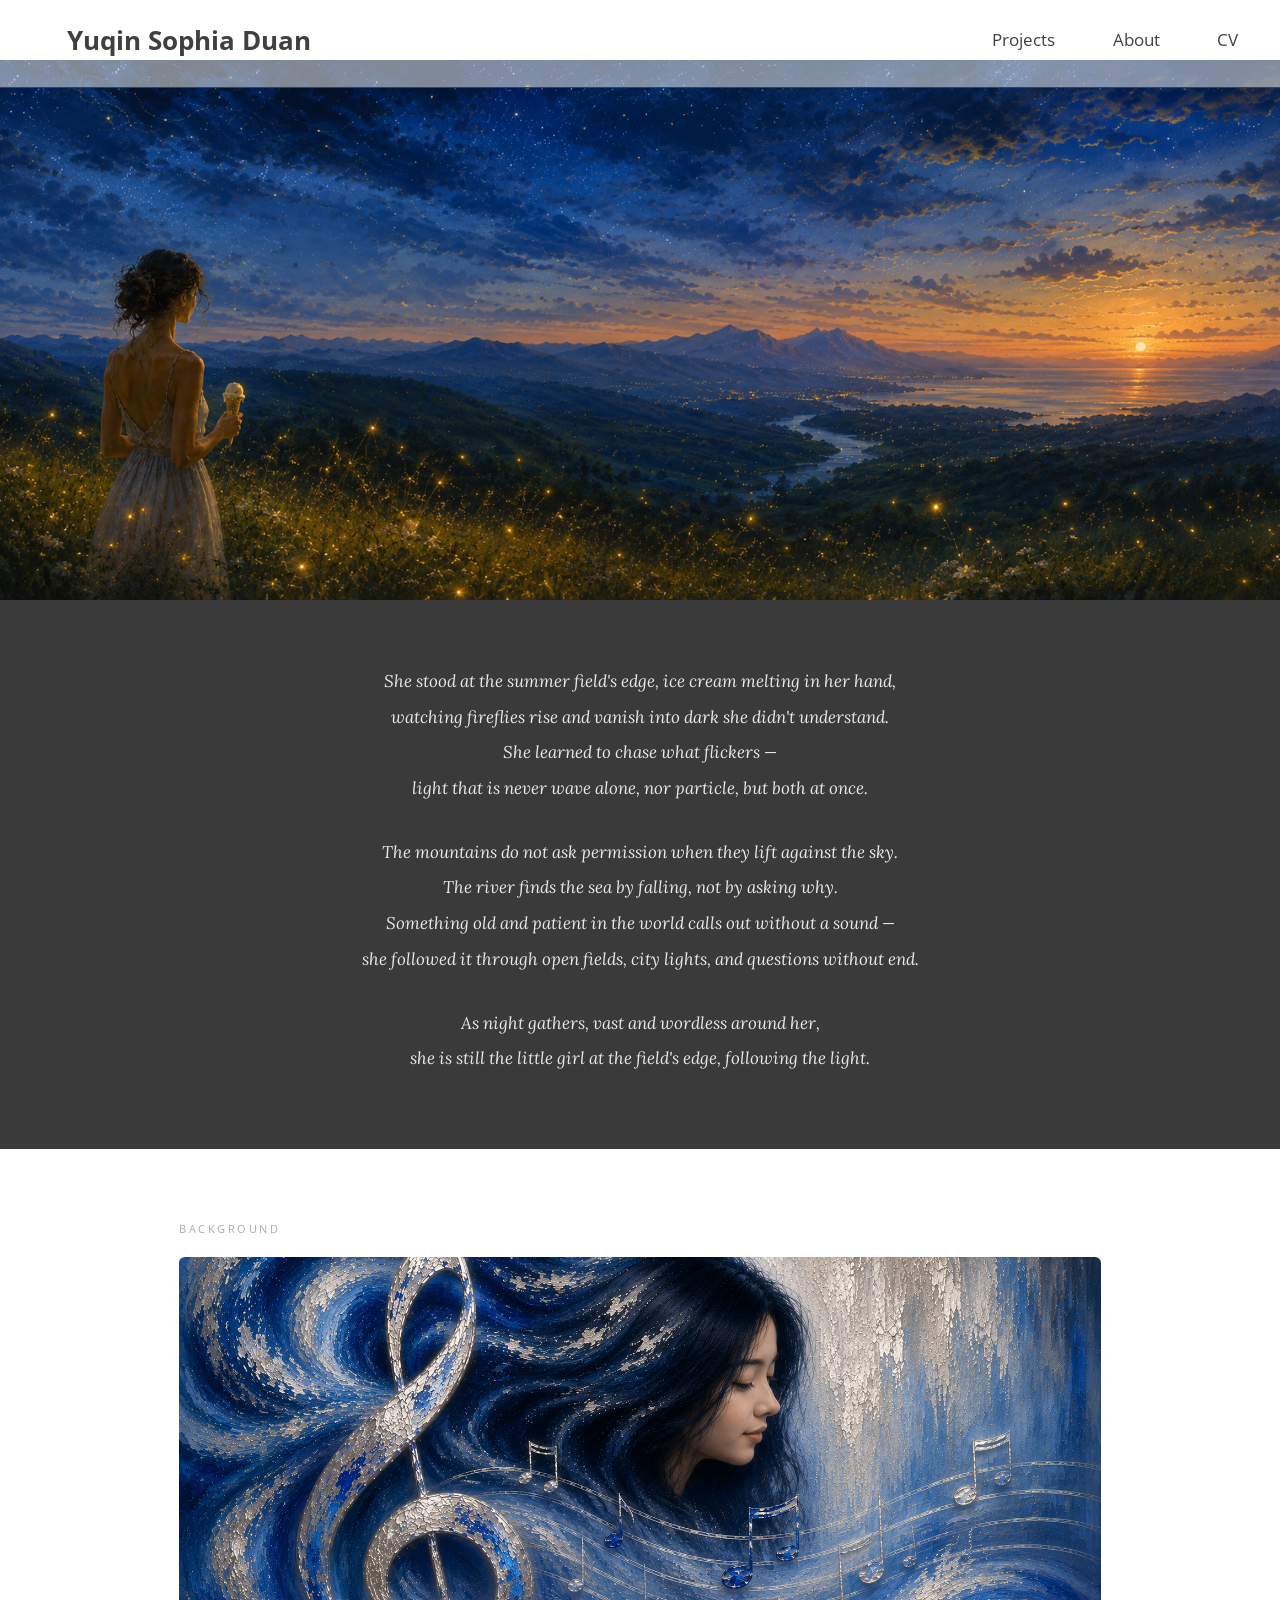
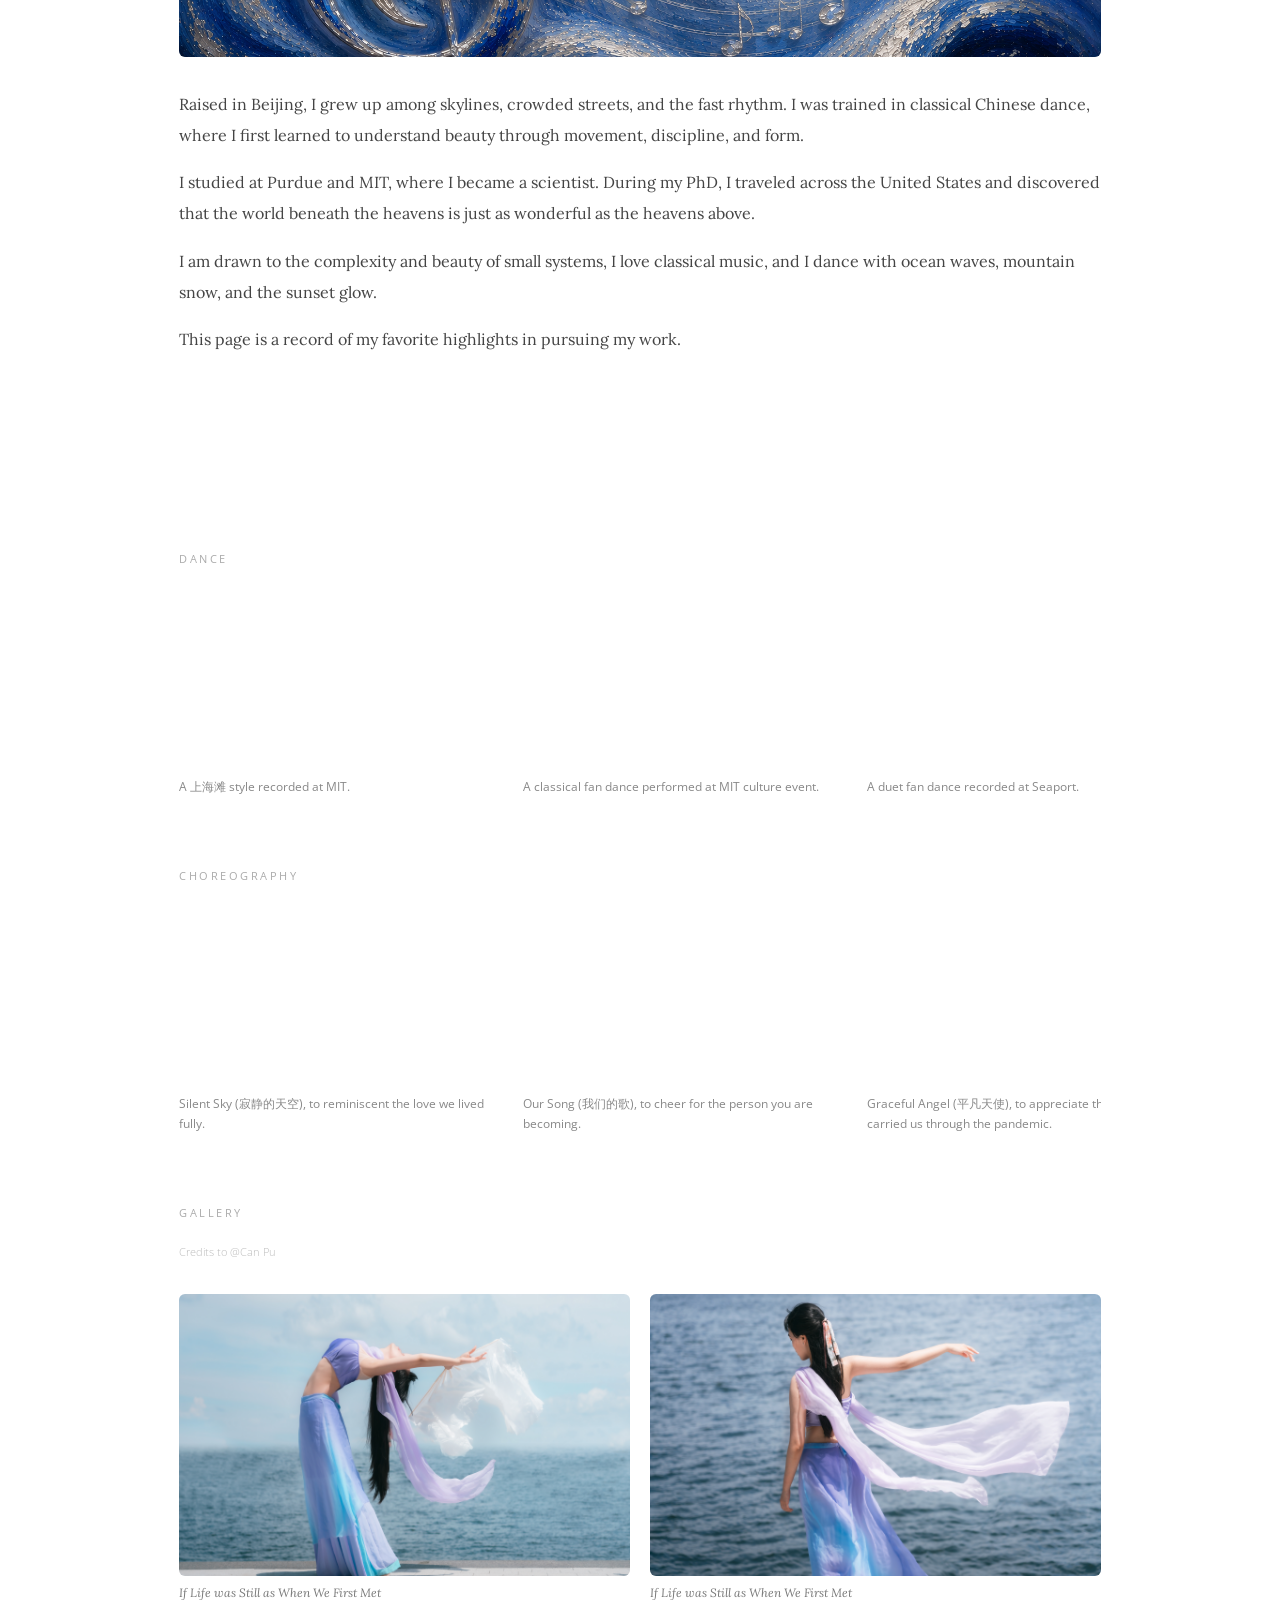
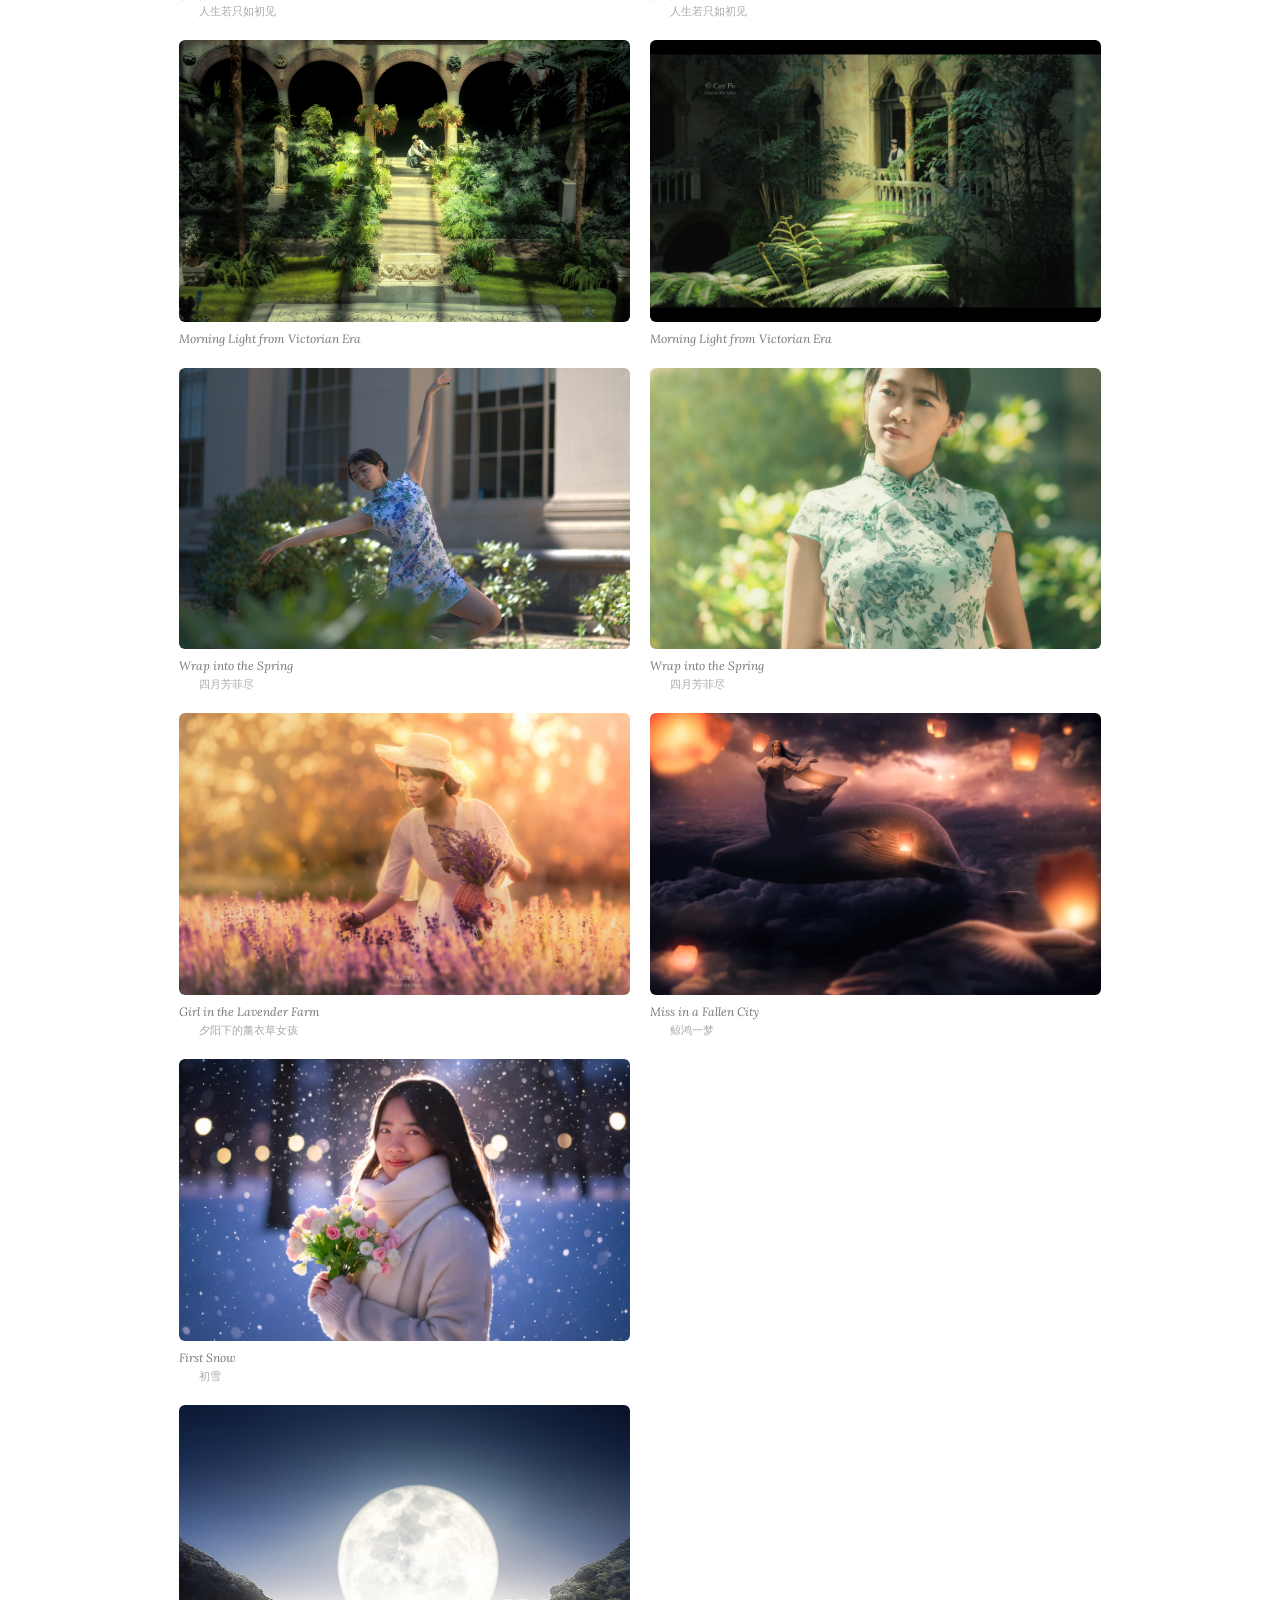
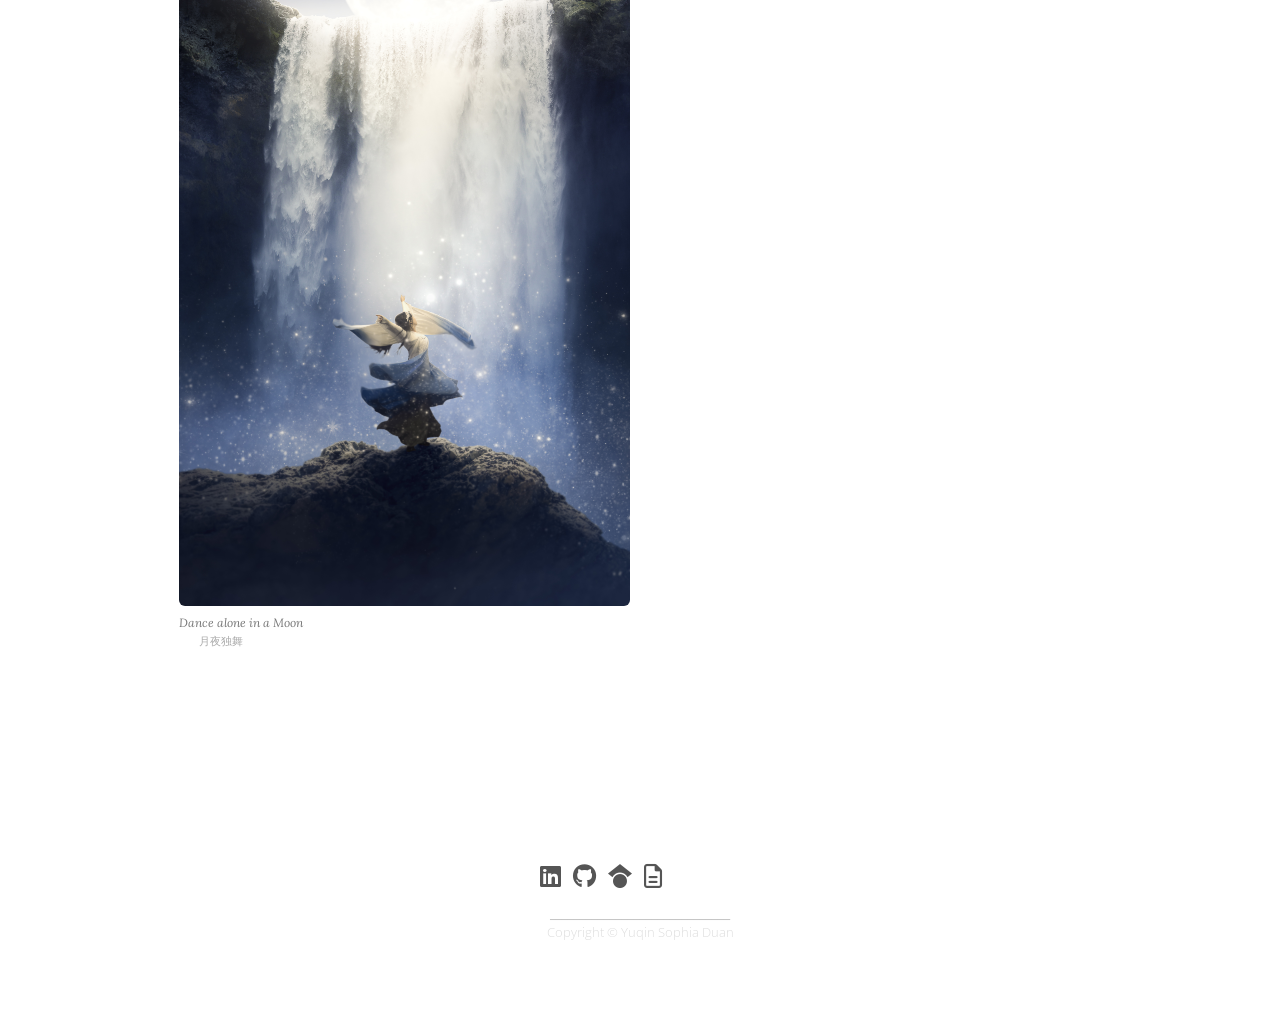
==== commit e2819a2f: "Update bio.html" ====
--- a/bio.html
+++ b/bio.html
@@ -220,7 +220,7 @@
       <p>The mountains do not ask permission when they lift against the sky.<br>
       The river finds the sea by falling, not by asking why.<br>
       Something old and patient in the world calls out without a sound —<br>
-      she followed it through every door, through every lab and town.</p>
+      she followed it through open fields, city lights, and questions without end.</p>
 
       <p>As night gathers, vast and wordless around her,<br>
       she is still the little girl at the field's edge, following the light.</p>
@@ -239,7 +239,7 @@
           <p>The mountains do not ask permission when they lift against the sky.<br>
           The river finds the sea by falling, not by asking why.<br>
           Something old and patient in the world calls out without a sound —<br>
-          she followed it through every door, through every lab and town.</p>
+          she followed it through open fields, city lights, and questions without end.</p>
 
           <p>As night gathers, vast and wordless around her,<br>
           she is still the little girl at the field's edge, following the light.</p>
